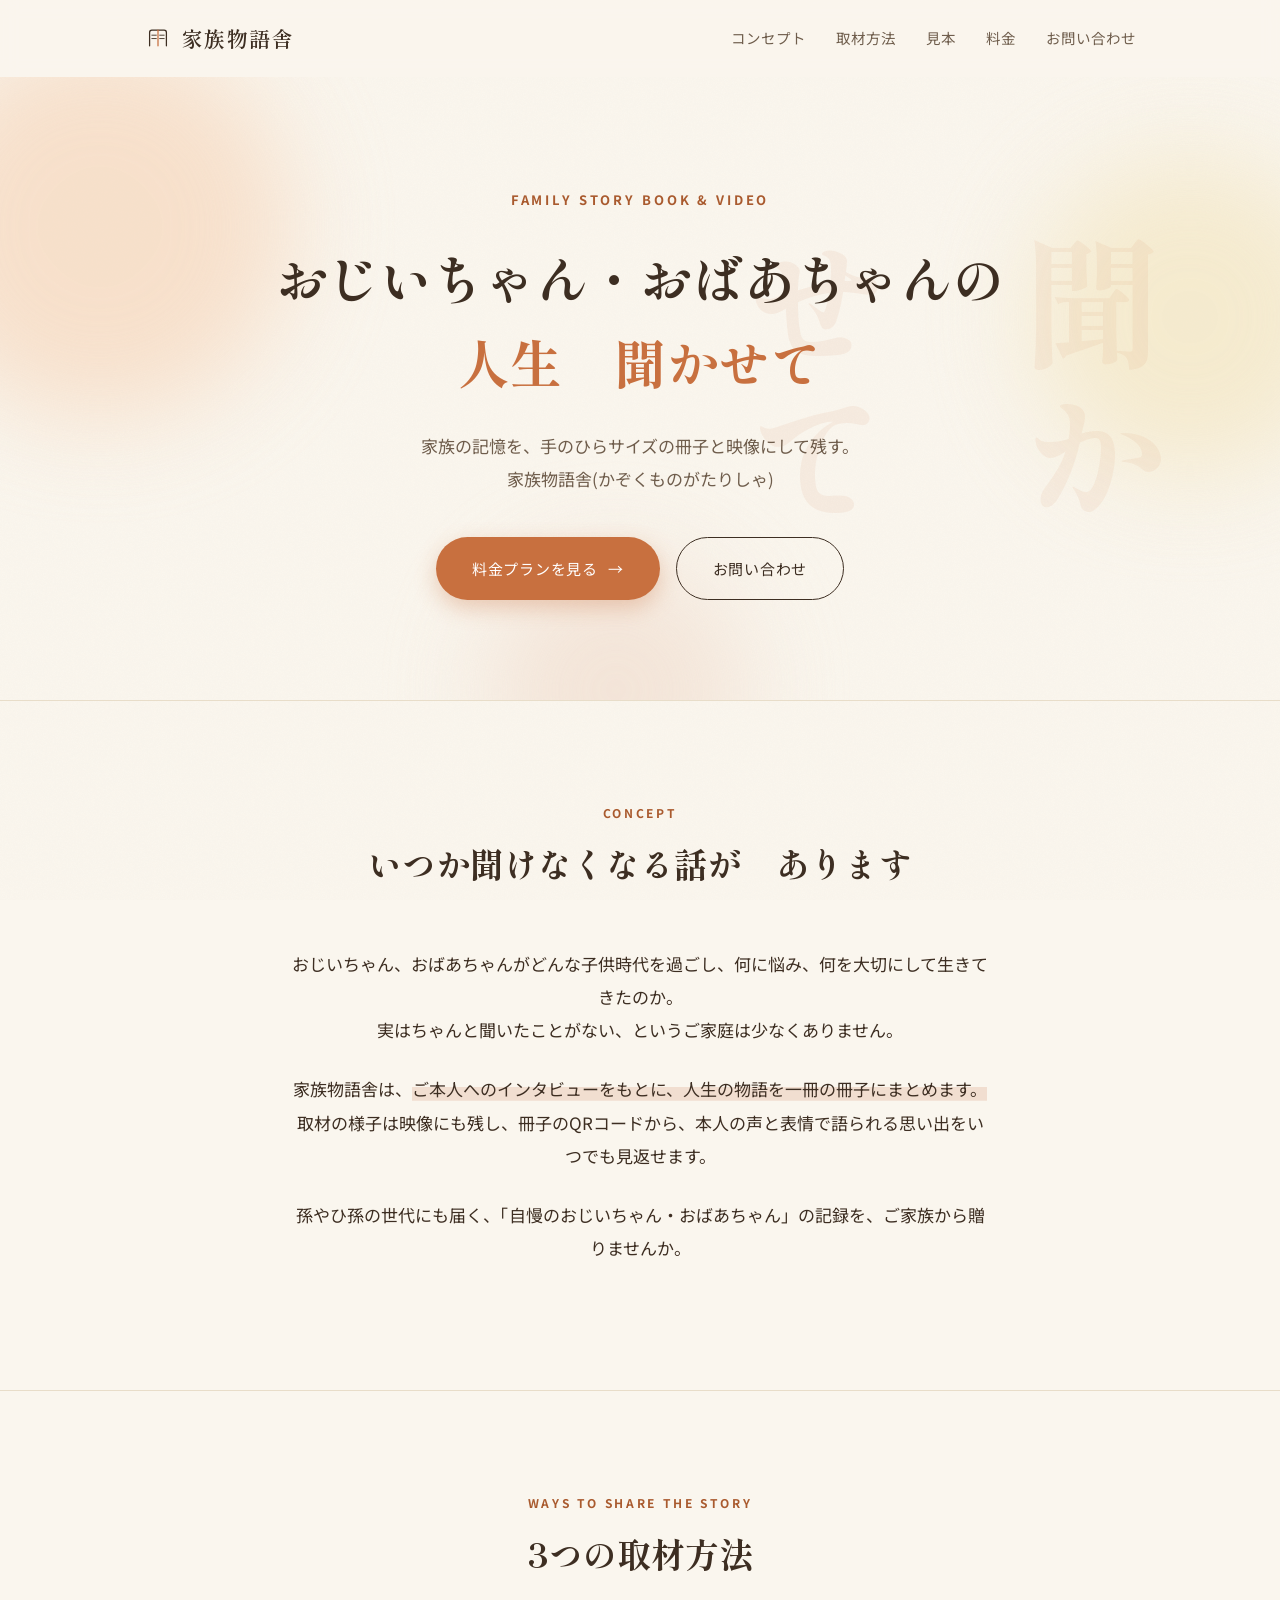
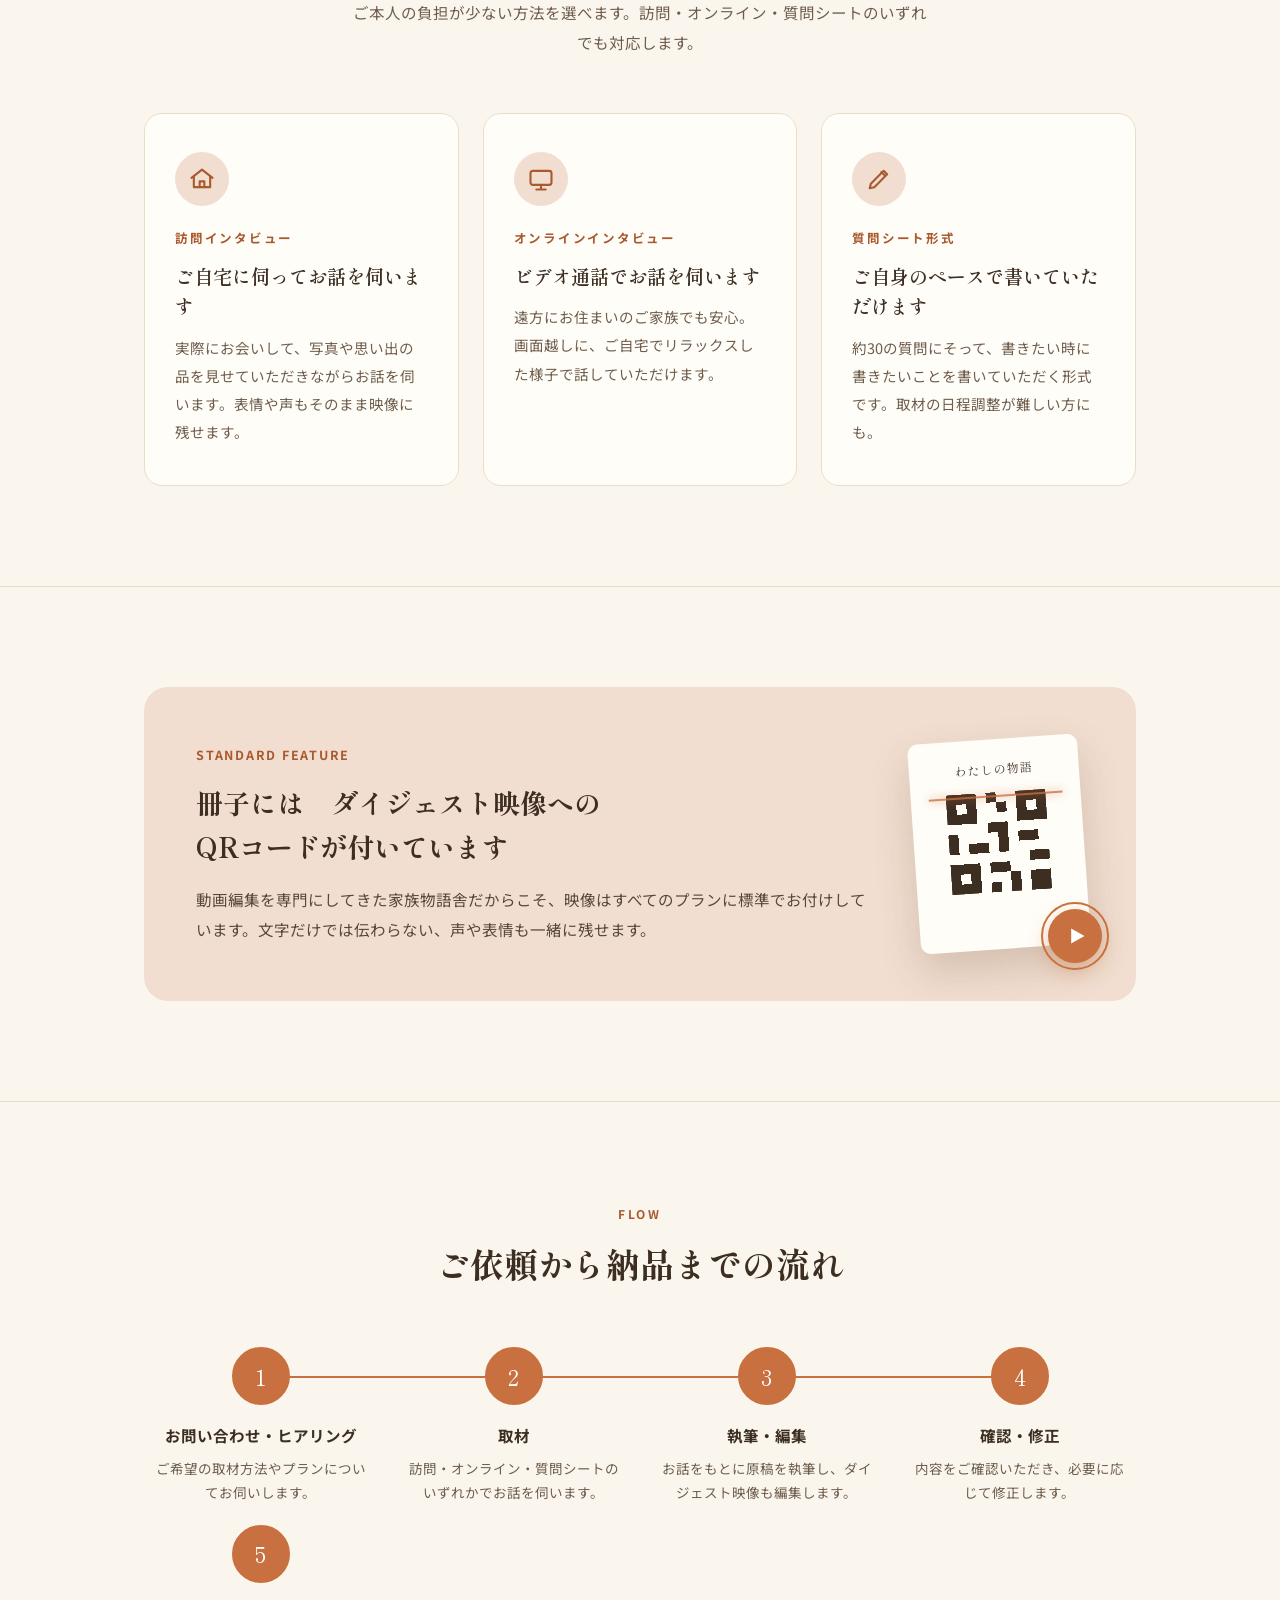
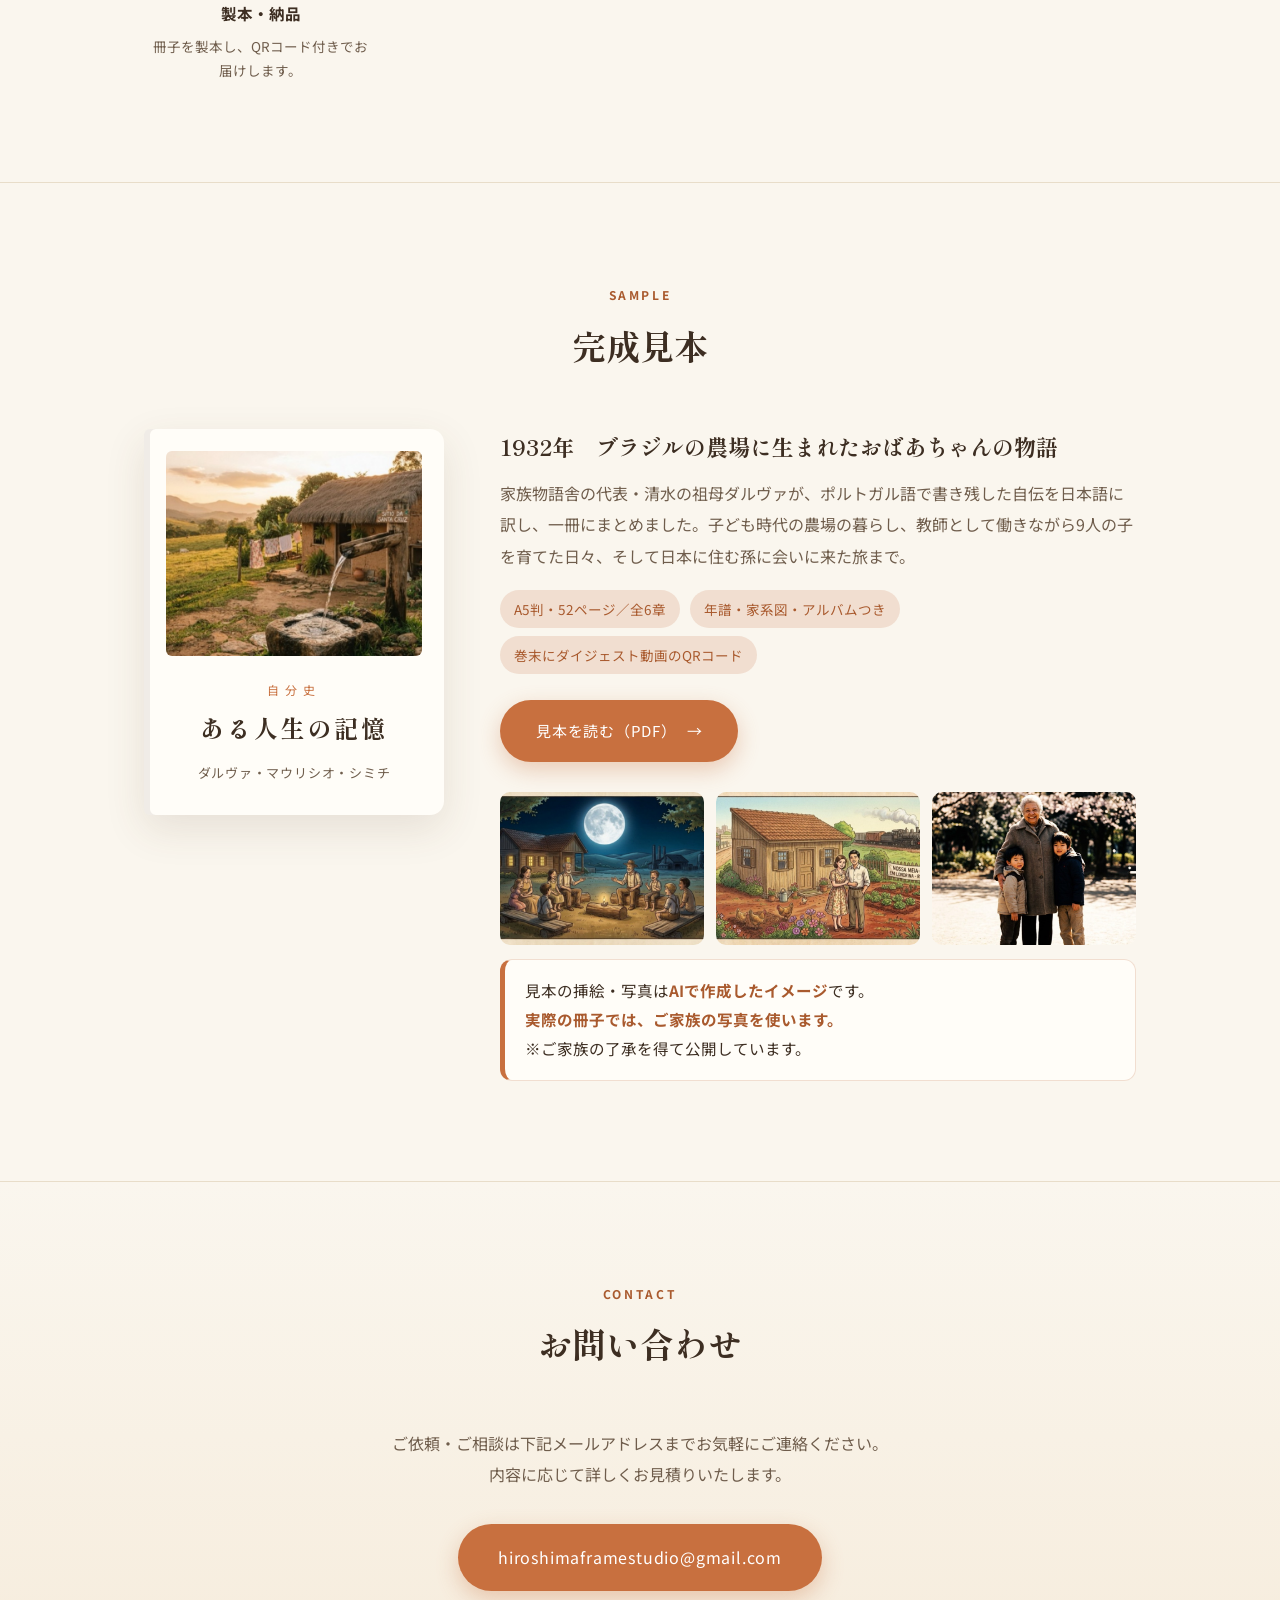
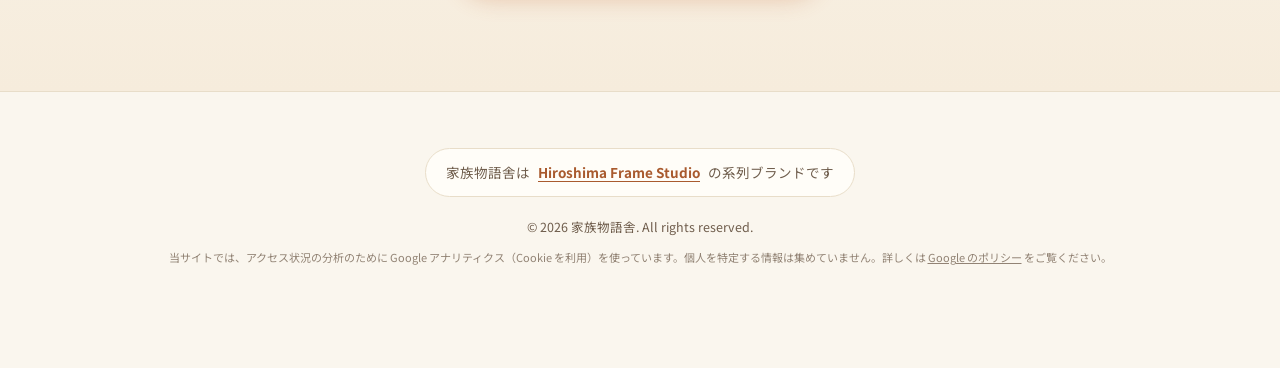
==== index.html @ a81a39fb "見本の注意書きを大きく見やすく" ====
<!DOCTYPE html>
<html lang="ja">
<head>
<!-- Google tag (gtag.js) -->
<script async src="https://www.googletagmanager.com/gtag/js?id=G-B0Q6NJRH9Q"></script>
<script>
  window.dataLayer = window.dataLayer || [];
  function gtag(){dataLayer.push(arguments);}
  gtag('js', new Date());

  gtag('config', 'G-B0Q6NJRH9Q');
</script>
<meta charset="UTF-8">
<meta name="viewport" content="width=device-width, initial-scale=1.0">
<title>家族物語舎 | おじいちゃん・おばあちゃんの人生、聞かせて</title>
<meta name="description" content="おじいちゃん・おばあちゃんへのインタビューをもとに、人生の物語を手のひらサイズの冊子と映像にして残します。冊子のQRコードから、本人の声と表情で語られる思い出をいつでも見返せます。">
<meta property="og:title" content="家族物語舎 | おじいちゃん・おばあちゃんの人生、聞かせて">
<meta property="og:description" content="家族の記憶を、手のひらサイズの冊子と映像にして残す。">
<meta property="og:type" content="website">
<link rel="preconnect" href="https://fonts.googleapis.com">
<link rel="preconnect" href="https://fonts.gstatic.com" crossorigin>
<link href="https://fonts.googleapis.com/css2?family=Shippori+Mincho:wght@500;600;800&family=Noto+Sans+JP:wght@400;500;700&display=swap" rel="stylesheet">
<link rel="stylesheet" href="kazoku.css">
</head>
<body>
<div class="progress" id="progress"></div>

<header>
  <div class="wrap">
    <a class="logo" href="index.html">
      <svg class="logo-mark" viewBox="0 0 100 100" fill="none" aria-hidden="true">
        <g class="pg">
          <path d="M20 78 L20 30 Q20 22 28 22 L72 22 Q80 22 80 30 L80 78" stroke="#3d2e22" stroke-width="4.5" stroke-linecap="round" stroke-linejoin="round" fill="none"/>
          <path d="M50 22 L50 78" stroke="#c8703f" stroke-width="4.5" stroke-linecap="round"/>
          <path d="M28 40 L44 40 M28 52 L44 52 M56 40 L72 40 M56 52 L72 52" stroke="#3d2e22" stroke-width="3.2" stroke-linecap="round"/>
        </g>
      </svg>
      家族物語舎
    </a>
    <nav>
      <a href="#concept">コンセプト</a>
      <a href="#ways">取材方法</a>
      <a href="#sample">見本</a>
      <a href="price.html">料金</a>
      <a href="#contact">お問い合わせ</a>
    </nav>
  </div>
</header>

<main>
<section class="hero" style="border-top:none;">
  <span class="blob b1"></span><span class="blob b2"></span><span class="blob b3"></span>
  <div class="ghost-text" aria-hidden="true">聞かせて</div>
  <div class="wrap">
    <div class="eyebrow rise">FAMILY STORY BOOK &amp; VIDEO</div>
    <h1 class="rise" style="--d:.15s">おじいちゃん・おばあちゃんの<br><span class="em">人生　聞かせて</span></h1>
    <p class="lead rise" style="--d:.35s">家族の記憶を、手のひらサイズの冊子と映像にして残す。<br>家族物語舎(かぞくものがたりしゃ)</p>
    <div class="hero-cta rise" style="--d:.55s">
      <a href="price.html" class="btn primary">料金プランを見る <span class="arr">→</span></a>
      <a href="#contact" class="btn ghost">お問い合わせ</a>
    </div>
  </div>
</section>

<section id="concept">
  <div class="wrap">
    <div class="section-head reveal">
      <div class="num">CONCEPT</div>
      <h2>いつか聞けなくなる話が　あります</h2>
    </div>
    <div class="concept-body reveal">
      <p>おじいちゃん、おばあちゃんがどんな子供時代を過ごし、何に悩み、何を大切にして生きてきたのか。<br>
      実はちゃんと聞いたことがない、というご家庭は少なくありません。</p>
      <p>家族物語舎は、<span class="highlight">ご本人へのインタビューをもとに、人生の物語を一冊の冊子にまとめます。</span><br>
      取材の様子は映像にも残し、冊子のQRコードから、本人の声と表情で語られる思い出をいつでも見返せます。</p>
      <p>孫やひ孫の世代にも届く、「自慢のおじいちゃん・おばあちゃん」の記録を、ご家族から贈りませんか。</p>
    </div>
  </div>
</section>

<section id="ways">
  <div class="wrap">
    <div class="section-head reveal">
      <div class="num">WAYS TO SHARE THE STORY</div>
      <h2>3つの取材方法</h2>
      <p>ご本人の負担が少ない方法を選べます。訪問・オンライン・質問シートのいずれでも対応します。</p>
    </div>
    <div class="ways">
      <div class="way-card reveal">
        <div class="way-icon"><svg viewBox="0 0 24 24"><path d="M3 11l9-7 9 7"/><path d="M5 10v9h14v-9"/><path d="M10 19v-5h4v5"/></svg></div>
        <div class="tag">訪問インタビュー</div>
        <h3>ご自宅に伺ってお話を伺います</h3>
        <p>実際にお会いして、写真や思い出の品を見せていただきながらお話を伺います。表情や声もそのまま映像に残せます。</p>
      </div>
      <div class="way-card reveal" style="--d:.12s">
        <div class="way-icon"><svg viewBox="0 0 24 24"><rect x="3" y="5" width="18" height="12" rx="2"/><path d="M8 21h8M12 17v4"/></svg></div>
        <div class="tag">オンラインインタビュー</div>
        <h3>ビデオ通話でお話を伺います</h3>
        <p>遠方にお住まいのご家族でも安心。画面越しに、ご自宅でリラックスした様子で話していただけます。</p>
      </div>
      <div class="way-card reveal" style="--d:.24s">
        <div class="way-icon"><svg viewBox="0 0 24 24"><path d="M4 20l4-1 11-11-3-3L5 16l-1 4z"/><path d="M14 6l3 3"/></svg></div>
        <div class="tag">質問シート形式</div>
        <h3>ご自身のペースで書いていただけます</h3>
        <p>約30の質問にそって、書きたい時に書きたいことを書いていただく形式です。取材の日程調整が難しい方にも。</p>
      </div>
    </div>
  </div>
</section>

<section>
  <div class="wrap">
    <div class="feature-strip reveal">
      <div>
        <div class="tag">STANDARD FEATURE</div>
        <h3>冊子には　ダイジェスト映像への<br>QRコードが付いています</h3>
        <p>動画編集を専門にしてきた家族物語舎だからこそ、映像はすべてのプランに標準でお付けしています。文字だけでは伝わらない、声や表情も一緒に残せます。</p>
      </div>
      <div class="qr-demo" aria-hidden="true">
        <div class="qr-book">
          <div class="ttl">わたしの物語</div>
          <svg viewBox="0 0 10 10" shape-rendering="crispEdges">
            <g fill="#3d2e22">
              <rect x="0" y="0" width="3" height="3"/><rect x="7" y="0" width="3" height="3"/><rect x="0" y="7" width="3" height="3"/>
              <rect x="4" y="0" width="1" height="1"/><rect x="5" y="1" width="1" height="1"/><rect x="4" y="3" width="2" height="1"/>
              <rect x="0" y="4" width="1" height="2"/><rect x="2" y="5" width="2" height="1"/><rect x="5" y="4" width="1" height="2"/>
              <rect x="7" y="4" width="2" height="1"/><rect x="8" y="6" width="2" height="1"/><rect x="4" y="7" width="2" height="1"/>
              <rect x="6" y="8" width="1" height="2"/><rect x="8" y="8" width="2" height="2"/><rect x="4" y="9" width="1" height="1"/>
            </g>
            <g fill="#fffdf8"><rect x="1" y="1" width="1" height="1"/><rect x="8" y="1" width="1" height="1"/><rect x="1" y="8" width="1" height="1"/></g>
          </svg>
          <span class="scan"></span>
        </div>
        <div class="qr-play"><svg viewBox="0 0 24 24"><polygon points="5,3 21,12 5,21"/></svg></div>
      </div>
    </div>
  </div>
</section>

<section>
  <div class="wrap">
    <div class="section-head reveal">
      <div class="num">FLOW</div>
      <h2>ご依頼から納品までの流れ</h2>
    </div>
    <div class="steps">
      <i class="line"></i>
      <div class="step"><div class="stepnum" style="--d:.2s">1</div>
        <h4>お問い合わせ・ヒアリング</h4><p>ご希望の取材方法やプランについてお伺いします。</p></div>
      <div class="step"><div class="stepnum" style="--d:.6s">2</div>
        <h4>取材</h4><p>訪問・オンライン・質問シートのいずれかでお話を伺います。</p></div>
      <div class="step"><div class="stepnum" style="--d:1s">3</div>
        <h4>執筆・編集</h4><p>お話をもとに原稿を執筆し、ダイジェスト映像も編集します。</p></div>
      <div class="step"><div class="stepnum" style="--d:1.4s">4</div>
        <h4>確認・修正</h4><p>内容をご確認いただき、必要に応じて修正します。</p></div>
      <div class="step"><div class="stepnum" style="--d:1.8s">5</div>
        <h4>製本・納品</h4><p>冊子を製本し、QRコード付きでお届けします。</p></div>
    </div>
  </div>
</section>

<section id="sample">
  <div class="wrap">
    <div class="section-head reveal">
      <div class="num">SAMPLE</div>
      <h2>完成見本</h2>
    </div>
    <div class="sample reveal">
      <a class="sample-book" href="sample-dalva-jibunshi.pdf" target="_blank" rel="noopener" aria-label="完成見本のPDFを開く">
        <img src="sample-cover.jpg" alt="ブラジル・ミナスの農場の家" width="900" height="720">
        <span class="sb-kicker">自分史</span>
        <span class="sb-title">ある人生の記憶</span>
        <span class="sb-name">ダルヴァ・マウリシオ・シミチ</span>
      </a>
      <div class="sample-body">
        <h3>1932年　ブラジルの農場に生まれたおばあちゃんの物語</h3>
        <p>家族物語舎の代表・清水の祖母ダルヴァが、ポルトガル語で書き残した自伝を日本語に訳し、一冊にまとめました。子ども時代の農場の暮らし、教師として働きながら9人の子を育てた日々、そして日本に住む孫に会いに来た旅まで。</p>
        <ul class="sample-points">
          <li>A5判・52ページ／全6章</li>
          <li>年譜・家系図・アルバムつき</li>
          <li>巻末にダイジェスト動画のQRコード</li>
        </ul>
        <a href="sample-dalva-jibunshi.pdf" class="btn primary" target="_blank" rel="noopener">見本を読む（PDF）<span class="arr">→</span></a>
        <div class="sample-thumbs">
          <img src="sample-p1.jpg" alt="月明かりの下で語らう家族のイラスト" loading="lazy">
          <img src="sample-p2.jpg" alt="新婚の家のイラスト" loading="lazy">
          <img src="sample-p3.jpg" alt="日本で孫と過ごすイメージ写真" loading="lazy">
        </div>
        <p class="sample-note">見本の挿絵・写真は<strong>AIで作成したイメージ</strong>です。<br><strong>実際の冊子では、ご家族の写真を使います。</strong><br>※ご家族の了承を得て公開しています。</p>
      </div>
    </div>
  </div>
</section>

<section id="contact" class="contact">
  <div class="wrap">
    <div class="section-head reveal">
      <div class="num">CONTACT</div>
      <h2>お問い合わせ</h2>
    </div>
    <p class="reveal">ご依頼・ご相談は下記メールアドレスまでお気軽にご連絡ください。内容に応じて詳しくお見積りいたします。</p>
    <a href="mailto:hiroshimaframestudio@gmail.com?subject=家族物語舎へのお問い合わせ" class="btn primary reveal">hiroshimaframestudio@gmail.com</a>
  </div>
</section>
</main>

<footer>
  <div class="wrap">
    <div class="sister">
      家族物語舎は <a href="https://hiroshimaframestudio.com" target="_blank" rel="noopener">Hiroshima Frame Studio</a> の系列ブランドです
    </div>
    <div class="copyright">&copy; 2026 家族物語舎. All rights reserved.</div>
    <div class="copyright" style="margin-top:8px;font-size:11px;opacity:.75;">当サイトでは、アクセス状況の分析のために Google アナリティクス（Cookie を利用）を使っています。個人を特定する情報は集めていません。詳しくは <a href="https://policies.google.com/technologies/partner-sites?hl=ja" target="_blank" rel="noopener" style="text-decoration:underline;">Google のポリシー</a> をご覧ください。</div>
  </div>
</footer>

<div class="sticky-cta" id="stickyCta"><a class="btn primary" href="#contact">お問い合わせ</a></div>
<script src="kazoku.js"></script>
</body>
</html>
---- kazoku.css ----
:root{
  --bg:#faf6ee;
  --bg-card:#fffdf8;
  --ink:#3d2e22;
  --sub:#6f5d4c;
  --accent:#c8703f;
  --accent-dark:#a95a2e;
  --accent-soft:#f1ded0;
  --line:#e8ddc9;
  --max:1040px;
  --ease:cubic-bezier(.22,1,.36,1);
  --shadow:0 14px 40px rgba(93,64,40,.12);
}
*{box-sizing:border-box;}
html{scroll-behavior:smooth;scroll-padding-top:84px;}
body{
  margin:0;font-family:"Noto Sans JP","Hiragino Kaku Gothic ProN",sans-serif;
  color:var(--ink);background:var(--bg);line-height:1.95;font-size:16px;
  -webkit-font-smoothing:antialiased;overflow-x:hidden;
}
a{color:inherit;text-decoration:none;}
::selection{background:var(--accent-soft);}
.wrap{max-width:var(--max);margin:0 auto;padding:0 24px;}
h1,h2,h3{font-family:"Shippori Mincho",serif;}
:focus-visible{outline:3px solid var(--accent);outline-offset:3px;border-radius:6px;}

/* paper grain */
body::before{
  content:"";position:fixed;inset:0;z-index:0;pointer-events:none;opacity:.5;
  background-image:url("data:image/svg+xml;utf8,<svg xmlns='http://www.w3.org/2000/svg' width='160' height='160'><filter id='n'><feTurbulence type='fractalNoise' baseFrequency='.8' numOctaves='2' stitchTiles='stitch'/><feColorMatrix values='0 0 0 0 .55  0 0 0 0 .42  0 0 0 0 .3  0 0 0 .06 0'/></filter><rect width='100%' height='100%' filter='url(%23n)'/></svg>");
}
main,header,footer,section{position:relative;z-index:1;}

.progress{position:fixed;top:0;left:0;height:3px;width:100%;background:var(--accent);transform-origin:0 50%;transform:scaleX(0);z-index:120;}

/* header */
header{position:sticky;top:0;z-index:50;background:rgba(250,246,238,.9);backdrop-filter:blur(8px);-webkit-backdrop-filter:blur(8px);border-bottom:1px solid transparent;transition:border-color .3s,box-shadow .3s;}
header.scrolled{border-color:var(--line);box-shadow:0 6px 24px rgba(93,64,40,.06);}
header .wrap{display:flex;align-items:center;justify-content:space-between;height:76px;}
.logo{font-family:"Shippori Mincho",serif;font-size:21px;font-weight:600;letter-spacing:.06em;display:flex;align-items:center;gap:10px;}
.logo-mark{width:28px;height:28px;flex-shrink:0;}
.logo-mark .pg{transition:transform .8s var(--ease);transform-origin:50% 50%;}
.logo:hover .logo-mark .pg{transform:scaleX(.9);}
nav{display:flex;gap:30px;font-size:14.5px;}
nav a{position:relative;color:var(--sub);padding:6px 0;transition:color .2s;}
nav a::after{content:"";position:absolute;left:0;right:0;bottom:0;height:2px;border-radius:2px;background:var(--accent);transform:scaleX(0);transition:transform .35s var(--ease);}
nav a:hover,nav a.active{color:var(--ink);}
nav a:hover::after,nav a.active::after{transform:scaleX(1);}
@media (max-width:640px){nav{gap:14px;}nav a{font-size:12.5px;}.logo{font-size:18px;}}

/* buttons */
.btn{display:inline-flex;align-items:center;gap:10px;padding:16px 36px;font-size:15px;letter-spacing:.05em;border-radius:100px;transition:transform .35s var(--ease),background .25s,box-shadow .35s,color .25s;}
.btn.primary{background:var(--accent);color:#fff;box-shadow:0 8px 22px rgba(200,112,63,.32);}
.btn.primary:hover{background:var(--accent-dark);transform:translateY(-3px);box-shadow:0 14px 30px rgba(200,112,63,.4);}
.btn.ghost{border:1.5px solid var(--ink);color:var(--ink);}
.btn.ghost:hover{background:var(--ink);color:#fff;transform:translateY(-3px);}
.btn .arr{transition:transform .35s var(--ease);}
.btn:hover .arr{transform:translateX(5px);}

/* hero */
.hero{position:relative;padding:110px 0 100px;text-align:center;overflow:hidden;}
.blob{position:absolute;border-radius:50%;filter:blur(50px);pointer-events:none;opacity:.7;animation:float 14s ease-in-out infinite;}
.blob.b1{width:380px;height:380px;background:#f6d7bd;left:-90px;top:-40px;}
.blob.b2{width:320px;height:320px;background:#f3e6c2;right:-70px;top:80px;animation-delay:-5s;}
.blob.b3{width:260px;height:260px;background:#f1ded0;left:38%;bottom:-120px;animation-delay:-9s;}
@keyframes float{50%{transform:translate(28px,-22px) scale(1.08);}}
.ghost-text{position:absolute;right:4%;top:50%;transform:translateY(-50%);writing-mode:vertical-rl;font-family:"Shippori Mincho",serif;font-size:clamp(70px,11vw,150px);font-weight:800;color:rgba(200,112,63,.08);letter-spacing:.1em;pointer-events:none;user-select:none;}
@media (max-width:760px){.ghost-text{display:none;}}
.hero .wrap{position:relative;}
.eyebrow{font-size:13px;letter-spacing:.22em;color:var(--accent-dark);font-weight:700;margin-bottom:24px;}
.hero h1{font-size:clamp(30px,5.4vw,52px);font-weight:700;margin:0 0 26px;line-height:1.6;}
.hero h1 .em{color:var(--accent);}
.hero p.lead{color:var(--sub);font-size:17px;max-width:540px;margin:0 auto;}
.hero-cta{margin-top:42px;display:inline-flex;gap:16px;flex-wrap:wrap;justify-content:center;}
.rise{opacity:0;transform:translateY(22px);filter:blur(6px);}
.loaded .rise{opacity:1;transform:none;filter:none;transition:opacity 1.2s var(--ease),transform 1.2s var(--ease),filter 1.2s var(--ease);transition-delay:var(--d,0s);}

/* sections */
section{padding:100px 0;border-top:1px solid var(--line);}
.section-head{text-align:center;margin-bottom:56px;}
.section-head .num{font-size:12px;color:var(--accent-dark);letter-spacing:.22em;font-weight:700;margin-bottom:12px;}
.section-head h2{font-size:clamp(25px,4vw,34px);margin:0;line-height:1.6;}
.section-head p{color:var(--sub);max-width:580px;margin:16px auto 0;font-size:15.5px;}
.reveal{opacity:0;transform:translateY(34px);transition:opacity 1s var(--ease),transform 1s var(--ease);transition-delay:var(--d,0s);}
.reveal.in{opacity:1;transform:none;}

/* concept */
.concept-body{max-width:700px;margin:0 auto;text-align:center;font-size:17px;}
.concept-body p{margin:0 0 26px;}
.highlight{background:linear-gradient(var(--accent-soft),var(--accent-soft)) no-repeat 0 90%/0% 55%;transition:background-size 1.4s var(--ease) .5s;}
.in .highlight,.highlight.in{background-size:100% 55%;}

/* ways */
.ways{display:grid;grid-template-columns:repeat(auto-fit,minmax(250px,1fr));gap:24px;}
.way-card{background:var(--bg-card);border:1px solid var(--line);border-radius:18px;padding:38px 30px;transition:transform .5s var(--ease),box-shadow .5s var(--ease),border-color .3s;}
.way-card:hover{transform:translateY(-8px);box-shadow:var(--shadow);border-color:#dcc8ac;}
.way-icon{width:54px;height:54px;border-radius:50%;background:var(--accent-soft);display:flex;align-items:center;justify-content:center;margin-bottom:20px;transition:transform .5s var(--ease),background .3s;}
.way-icon svg{width:28px;height:28px;stroke:var(--accent-dark);fill:none;stroke-width:1.8;stroke-linecap:round;stroke-linejoin:round;}
.way-card:hover .way-icon{transform:rotate(-8deg) scale(1.08);background:#ecd0ba;}
.way-card .tag{font-size:12.5px;letter-spacing:.14em;color:var(--accent-dark);font-weight:700;margin-bottom:10px;}
.way-card h3{font-size:19px;margin:0 0 12px;font-weight:600;line-height:1.6;}
.way-card p{color:var(--sub);font-size:14.5px;margin:0;}

/* feature strip */
.feature-strip{display:grid;grid-template-columns:1fr auto;gap:48px;align-items:center;background:var(--accent-soft);border-radius:24px;padding:52px 52px;overflow:hidden;position:relative;}
.feature-strip .tag{font-size:12.5px;letter-spacing:.14em;color:var(--accent-dark);font-weight:700;margin-bottom:14px;}
.feature-strip h3{font-size:clamp(20px,3vw,27px);margin:0 0 16px;line-height:1.6;}
.feature-strip p{margin:0;font-size:15.5px;opacity:.85;}
.qr-demo{position:relative;width:170px;height:210px;flex-shrink:0;}
.qr-book{position:absolute;inset:0;background:#fffdf8;border-radius:10px;box-shadow:0 18px 40px rgba(93,64,40,.2);transform:rotate(-4deg);transition:transform .6s var(--ease);padding:18px;display:flex;flex-direction:column;align-items:center;gap:12px;}
.feature-strip:hover .qr-book{transform:rotate(0) translateY(-6px);}
.qr-book .ttl{font-family:"Shippori Mincho",serif;font-size:12px;color:var(--ink);letter-spacing:.1em;}
.qr-book svg{width:100px;height:100px;}
.qr-book .scan{position:absolute;left:18px;right:18px;height:2px;background:var(--accent);box-shadow:0 0 10px var(--accent);top:56px;animation:scan 2.8s ease-in-out infinite;opacity:.8;}
@keyframes scan{0%,100%{transform:translateY(0)}50%{transform:translateY(100px)}}
.qr-play{position:absolute;right:-18px;bottom:-14px;width:54px;height:54px;border-radius:50%;background:var(--accent);display:flex;align-items:center;justify-content:center;box-shadow:0 8px 20px rgba(200,112,63,.4);}
.qr-play::after{content:"";position:absolute;inset:-7px;border-radius:50%;border:2px solid var(--accent);animation:ping 2s ease-out infinite;}
@keyframes ping{from{transform:scale(.85);opacity:.8}to{transform:scale(1.4);opacity:0}}
.qr-play svg{width:20px;height:20px;fill:#fff;margin-left:3px;}
@media (max-width:760px){.feature-strip{grid-template-columns:1fr;text-align:center;padding:40px 26px;}.qr-demo{margin:8px auto 0;}}

/* flow */
.steps{position:relative;display:grid;grid-template-columns:repeat(auto-fit,minmax(190px,1fr));gap:20px;}
.steps::before{content:"";position:absolute;left:10%;right:10%;top:29px;height:2px;background:var(--line);}
.steps .line{position:absolute;left:10%;top:29px;height:2px;width:0;background:var(--accent);transition:width 2.2s var(--ease);}
.steps.in .line{width:80%;}
.step{position:relative;text-align:center;padding:0 8px;}
.stepnum{width:58px;height:58px;margin:0 auto 18px;border-radius:50%;background:var(--bg);border:2px solid var(--line);display:flex;align-items:center;justify-content:center;font-family:"Shippori Mincho",serif;font-size:22px;color:var(--accent-dark);transition:all .6s var(--ease);transition-delay:var(--d,0s);position:relative;}
.steps.in .stepnum{border-color:var(--accent);background:var(--accent);color:#fff;}
.step h4{font-size:15.5px;margin:0 0 8px;font-weight:700;line-height:1.6;}
.step p{font-size:13.5px;color:var(--sub);margin:0;line-height:1.8;}
@media (max-width:760px){
  .steps{grid-template-columns:1fr;gap:26px;}
  .steps::before,.steps .line{display:none;}
  .step{display:grid;grid-template-columns:58px 1fr;gap:0 18px;text-align:left;align-items:start;}
  .stepnum{margin:0;grid-row:span 2;}
}

.sample-notice{background:var(--bg-card);border:1.5px dashed #d6c3a6;border-radius:18px;padding:38px;text-align:center;color:var(--sub);font-size:15px;}

/* contact */
.contact{text-align:center;background:linear-gradient(var(--bg),#f6ecdc);}
.contact p{color:var(--sub);max-width:500px;margin:0 auto 34px;}
.contact .btn{font-size:16px;padding:18px 40px;word-break:break-all;}

footer{padding:56px 0 100px;border-top:1px solid var(--line);text-align:center;}
footer .sister{font-size:13.5px;color:var(--sub);margin-bottom:18px;display:inline-flex;align-items:center;gap:8px;background:var(--bg-card);border:1px solid var(--line);padding:10px 20px;border-radius:100px;flex-wrap:wrap;justify-content:center;}
footer .sister a{color:var(--accent-dark);font-weight:700;text-decoration:underline;text-underline-offset:3px;}
footer .copyright{font-size:12.5px;color:var(--sub);}

/* mobile sticky CTA */
.sticky-cta{position:fixed;left:16px;right:16px;bottom:14px;z-index:80;display:none;justify-content:center;transform:translateY(140%);transition:transform .6s var(--ease);}
.sticky-cta.show{transform:none;}
.sticky-cta a{width:100%;justify-content:center;box-shadow:0 12px 30px rgba(93,64,40,.3);}
@media (max-width:760px){.sticky-cta{display:flex;}}

/* price page */
.page-hero{position:relative;padding:90px 0 60px;text-align:center;overflow:hidden;}
.page-hero .wrap{position:relative;}
.page-hero h1{font-size:clamp(30px,5vw,46px);margin:0 0 20px;font-weight:700;}
.page-hero p{color:var(--sub);max-width:560px;margin:0 auto;font-size:16px;}
.plans{display:grid;grid-template-columns:repeat(auto-fit,minmax(270px,1fr));gap:26px;align-items:stretch;}
.plan-card{position:relative;background:var(--bg-card);border:1px solid var(--line);border-radius:22px;padding:40px 32px;display:flex;flex-direction:column;transition:transform .5s var(--ease),box-shadow .5s var(--ease);}
.plan-card:hover{transform:translateY(-8px);box-shadow:var(--shadow);}
.plan-card.recommend{border:2px solid var(--accent);box-shadow:0 18px 44px rgba(200,112,63,.16);}
.badge{position:absolute;top:-14px;left:50%;transform:translateX(-50%);background:var(--accent);color:#fff;font-size:12.5px;font-weight:700;letter-spacing:.14em;padding:5px 18px;border-radius:100px;overflow:hidden;}
.badge::after{content:"";position:absolute;inset:0;background:linear-gradient(100deg,transparent 30%,rgba(255,255,255,.45) 50%,transparent 70%);transform:translateX(-120%);animation:shine 3.6s ease-in-out infinite;}
@keyframes shine{50%,100%{transform:translateX(120%);}}
.plan-name{font-family:"Shippori Mincho",serif;font-size:21px;font-weight:700;margin-bottom:6px;}
.plan-sub{font-size:13.5px;color:var(--sub);margin-bottom:22px;}
.plan-price{font-family:"Shippori Mincho",serif;font-size:40px;font-weight:800;color:var(--accent-dark);line-height:1.2;}
.plan-price span{font-size:16px;font-weight:600;margin-left:4px;}
.plan-note{font-size:13px;color:var(--sub);margin:6px 0 24px;padding-bottom:22px;border-bottom:1px dashed var(--line);}
.plan-card ul{list-style:none;margin:0;padding:0;font-size:14.5px;}
.plan-card li{position:relative;padding:5px 0 5px 28px;}
.plan-card li::before{content:"";position:absolute;left:2px;top:13px;width:14px;height:8px;border-left:2.5px solid var(--accent);border-bottom:2.5px solid var(--accent);transform:rotate(-45deg) scale(.9);}
.addons{display:grid;grid-template-columns:repeat(auto-fit,minmax(260px,1fr));gap:24px;}
.addon{background:var(--bg-card);border:1px solid var(--line);border-radius:18px;padding:30px 30px;transition:transform .4s var(--ease),box-shadow .4s var(--ease);}
.addon:hover{transform:translateY(-5px);box-shadow:var(--shadow);}
.addon-label{font-size:13px;letter-spacing:.14em;color:var(--accent-dark);font-weight:700;margin-bottom:6px;}
.addon-price{font-family:"Shippori Mincho",serif;font-size:26px;font-weight:700;margin-bottom:8px;}
.addon-desc{font-size:14px;color:var(--sub);}
.standard-note{margin-top:24px;background:var(--accent-soft);border-radius:14px;padding:20px 26px;text-align:center;font-size:15px;}
.note-block{color:var(--sub);font-size:13.5px;margin:20px 0 0;text-align:center;}

@media (prefers-reduced-motion:reduce){
  *,*::before,*::after{animation:none!important;transition:none!important;}
  .rise,.reveal{opacity:1!important;transform:none!important;filter:none!important;}
  .highlight{background-size:100% 55%!important;}
  .steps .line{width:80%!important;}
  .stepnum{border-color:var(--accent)!important;background:var(--accent)!important;color:#fff!important;}
  html{scroll-behavior:auto;}
}

/* sample */
.sample{display:grid;grid-template-columns:300px 1fr;gap:56px;align-items:start;}
.sample-book{display:flex;flex-direction:column;align-items:center;text-align:center;background:var(--bg-card);border-radius:6px 14px 14px 6px;padding:22px 22px 30px;box-shadow:var(--shadow),inset 6px 0 0 rgba(61,46,34,.08);transition:transform .45s var(--ease),box-shadow .45s;}
.sample-book:hover{transform:translateY(-6px) rotate(-1deg);box-shadow:0 22px 50px rgba(93,64,40,.2),inset 6px 0 0 rgba(61,46,34,.08);}
.sample-book img{width:100%;height:auto;aspect-ratio:5/4;object-fit:cover;border-radius:6px;margin-bottom:22px;}
.sb-kicker{color:var(--accent);font-size:12px;letter-spacing:.5em;}
.sb-title{font-family:"Shippori Mincho",serif;font-weight:800;font-size:24px;letter-spacing:.12em;margin:4px 0 8px;}
.sb-name{font-size:13px;color:var(--sub);letter-spacing:.06em;}
.sample-body h3{font-size:22px;line-height:1.6;margin:0 0 14px;}
.sample-body p{color:var(--sub);margin:0 0 18px;}
.sample-points{list-style:none;padding:0;margin:0 0 26px;display:flex;flex-wrap:wrap;gap:8px 10px;}
.sample-points li{background:var(--accent-soft);color:var(--accent-dark);font-size:13.5px;padding:6px 14px;border-radius:100px;}
.sample-thumbs{display:grid;grid-template-columns:repeat(3,1fr);gap:12px;margin:30px 0 14px;}
.sample-thumbs img{width:100%;aspect-ratio:4/3;object-fit:cover;border-radius:10px;}
.sample-note{font-size:15.5px !important;line-height:1.9;color:var(--ink) !important;margin:6px 0 0 !important;background:var(--bg-card);border:1.5px solid var(--accent-soft);border-left:5px solid var(--accent);border-radius:12px;padding:16px 20px;}
.sample-note strong{color:var(--accent-dark);}
@media (max-width:760px){.sample{grid-template-columns:1fr;gap:36px;}.sample-book{max-width:300px;margin:0 auto;}.sample-body h3{font-size:19px;}}
nav a,.logo{white-space:nowrap;}
@media (max-width:640px){nav a[href="#concept"],nav a[href="#ways"]{display:none;}}
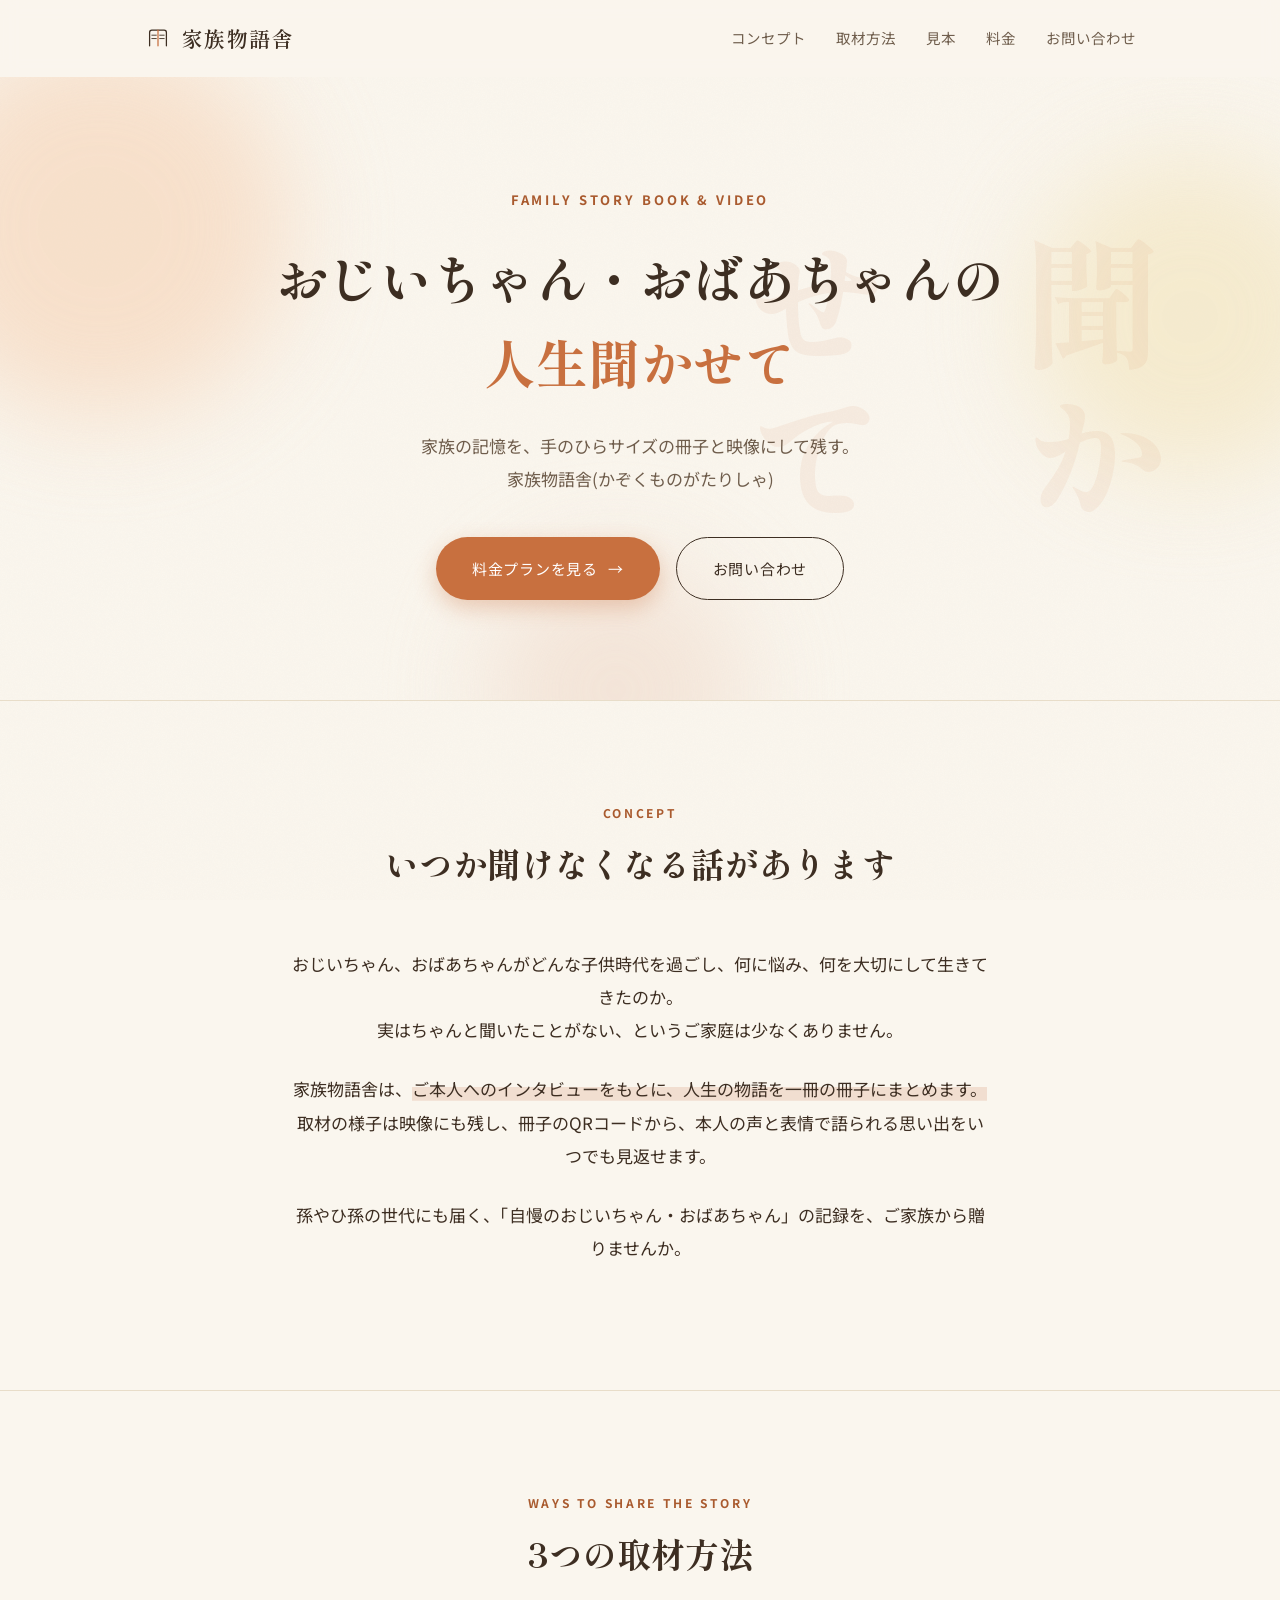
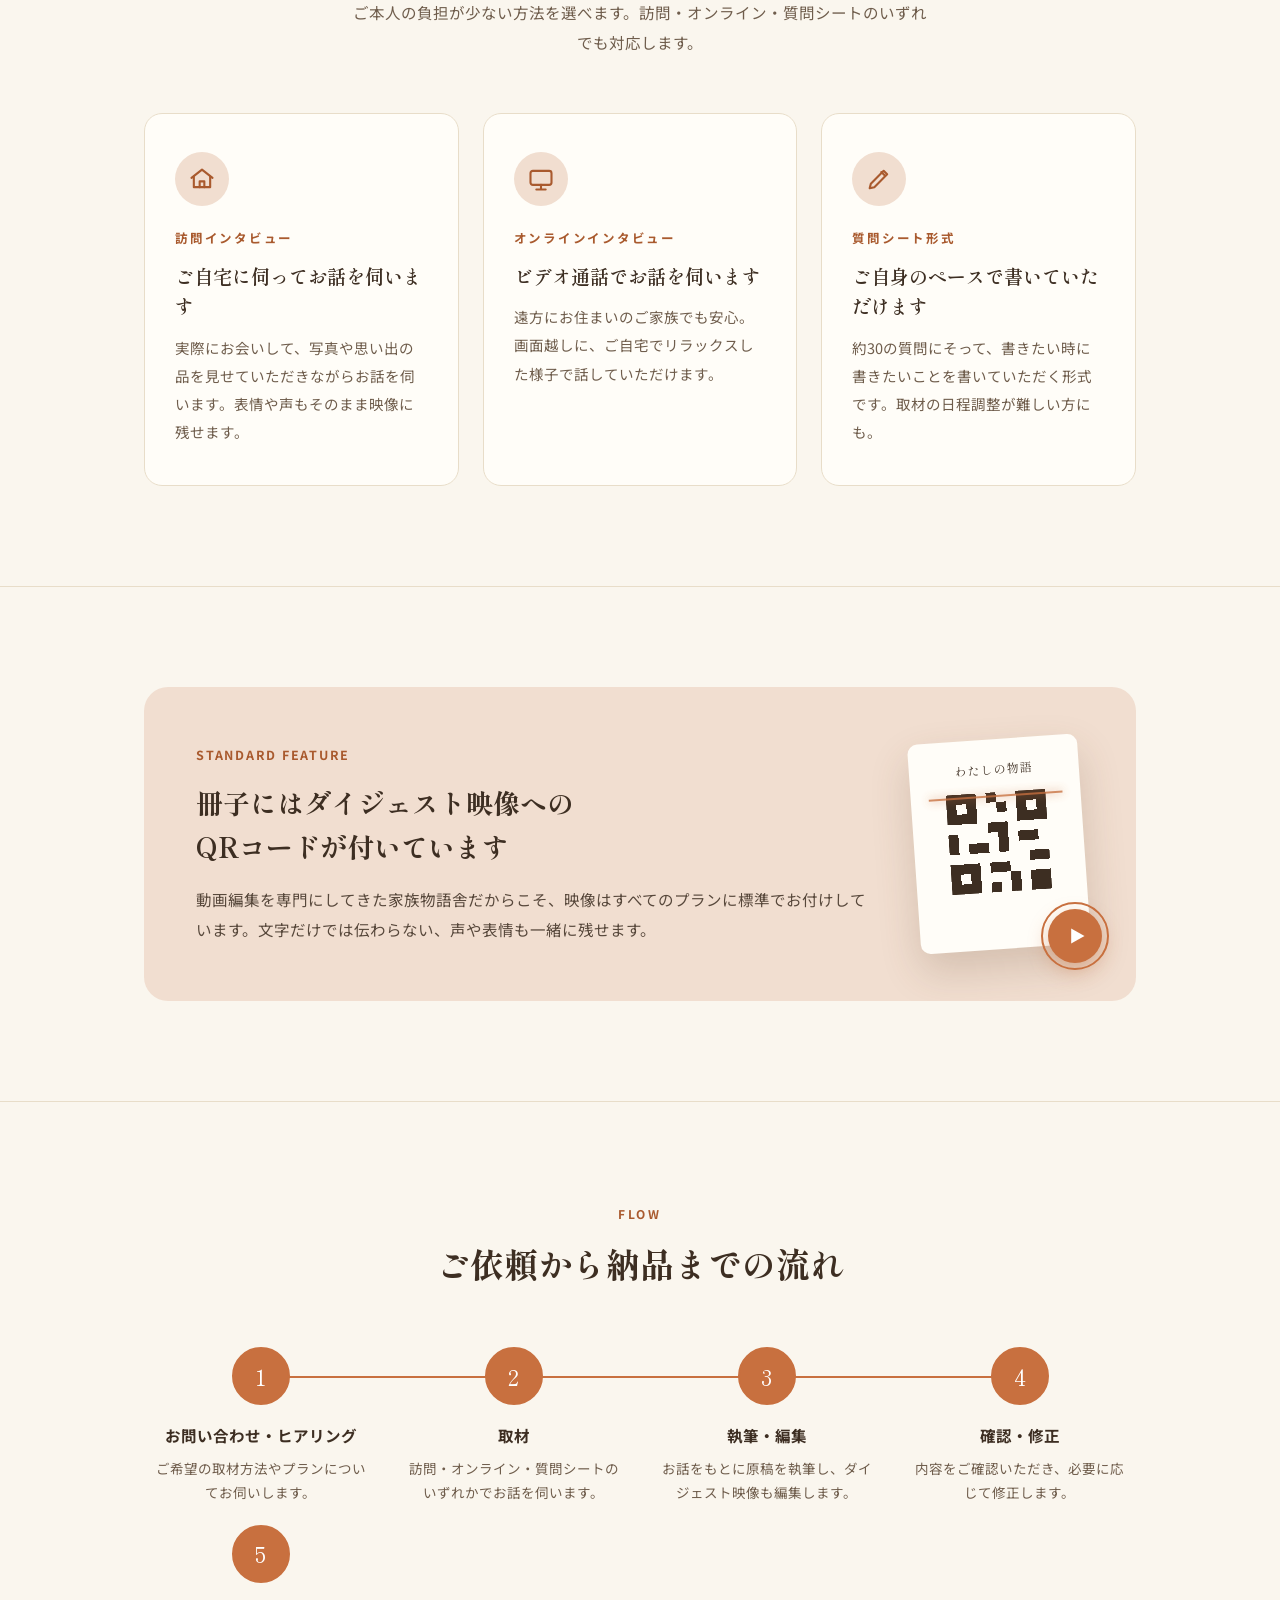
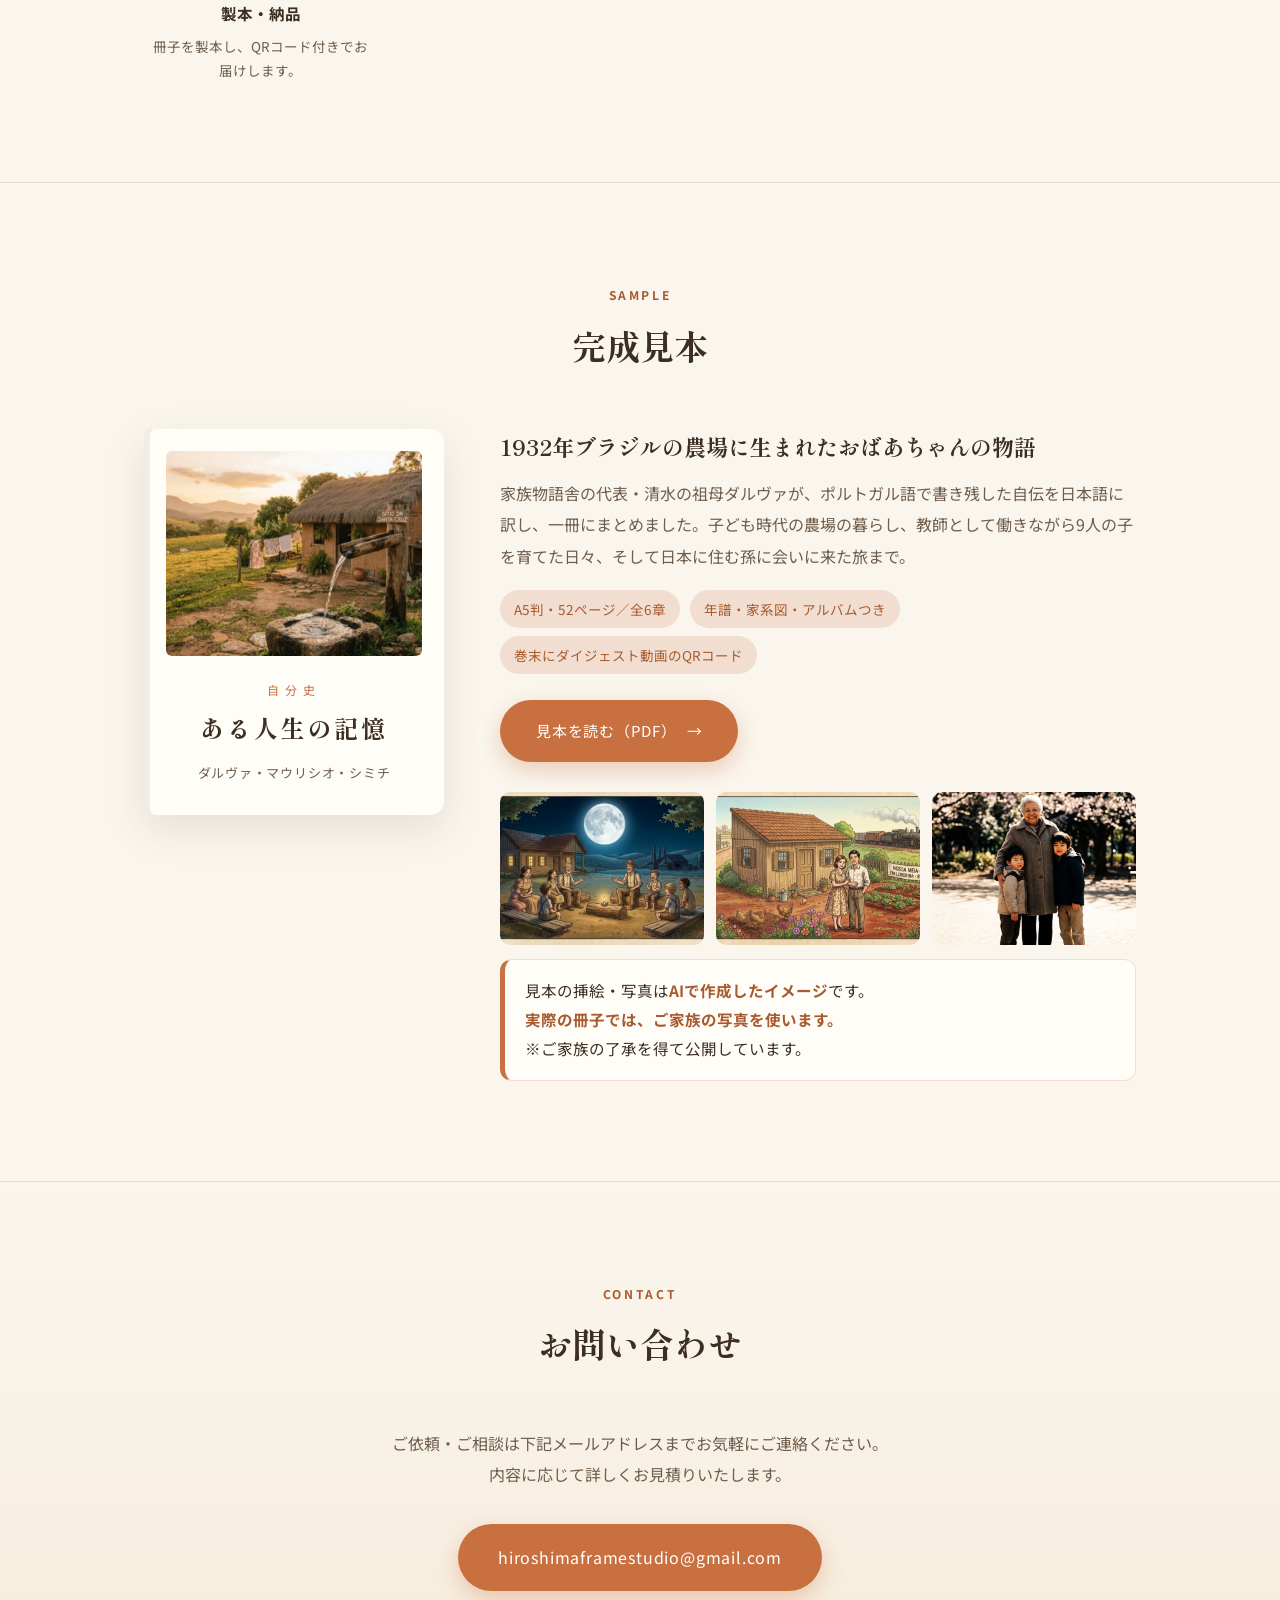
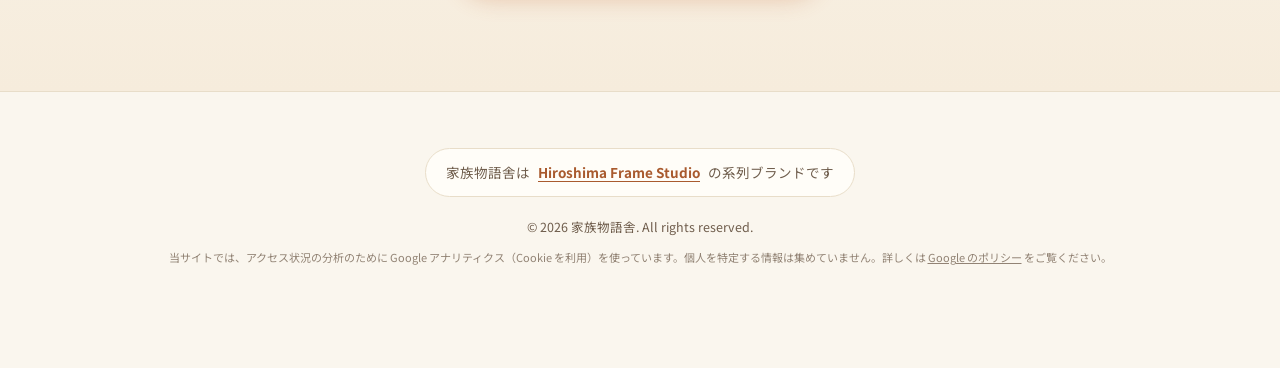
==== commit 567414a6: "見出しの空白を詰める（サイト・見本PDF）" ====
--- a/index.html
+++ b/index.html
@@ -53,7 +53,7 @@
   <div class="ghost-text" aria-hidden="true">聞かせて</div>
   <div class="wrap">
     <div class="eyebrow rise">FAMILY STORY BOOK &amp; VIDEO</div>
-    <h1 class="rise" style="--d:.15s">おじいちゃん・おばあちゃんの<br><span class="em">人生　聞かせて</span></h1>
+    <h1 class="rise" style="--d:.15s">おじいちゃん・おばあちゃんの<br><span class="em">人生聞かせて</span></h1>
     <p class="lead rise" style="--d:.35s">家族の記憶を、手のひらサイズの冊子と映像にして残す。<br>家族物語舎(かぞくものがたりしゃ)</p>
     <div class="hero-cta rise" style="--d:.55s">
       <a href="price.html" class="btn primary">料金プランを見る <span class="arr">→</span></a>
@@ -66,7 +66,7 @@
   <div class="wrap">
     <div class="section-head reveal">
       <div class="num">CONCEPT</div>
-      <h2>いつか聞けなくなる話が　あります</h2>
+      <h2>いつか聞けなくなる話があります</h2>
     </div>
     <div class="concept-body reveal">
       <p>おじいちゃん、おばあちゃんがどんな子供時代を過ごし、何に悩み、何を大切にして生きてきたのか。<br>
@@ -113,7 +113,7 @@
     <div class="feature-strip reveal">
       <div>
         <div class="tag">STANDARD FEATURE</div>
-        <h3>冊子には　ダイジェスト映像への<br>QRコードが付いています</h3>
+        <h3>冊子にはダイジェスト映像への<br>QRコードが付いています</h3>
         <p>動画編集を専門にしてきた家族物語舎だからこそ、映像はすべてのプランに標準でお付けしています。文字だけでは伝わらない、声や表情も一緒に残せます。</p>
       </div>
       <div class="qr-demo" aria-hidden="true">
@@ -173,7 +173,7 @@
         <span class="sb-name">ダルヴァ・マウリシオ・シミチ</span>
       </a>
       <div class="sample-body">
-        <h3>1932年　ブラジルの農場に生まれたおばあちゃんの物語</h3>
+        <h3>1932年ブラジルの農場に生まれたおばあちゃんの物語</h3>
         <p>家族物語舎の代表・清水の祖母ダルヴァが、ポルトガル語で書き残した自伝を日本語に訳し、一冊にまとめました。子ども時代の農場の暮らし、教師として働きながら9人の子を育てた日々、そして日本に住む孫に会いに来た旅まで。</p>
         <ul class="sample-points">
           <li>A5判・52ページ／全6章</li>
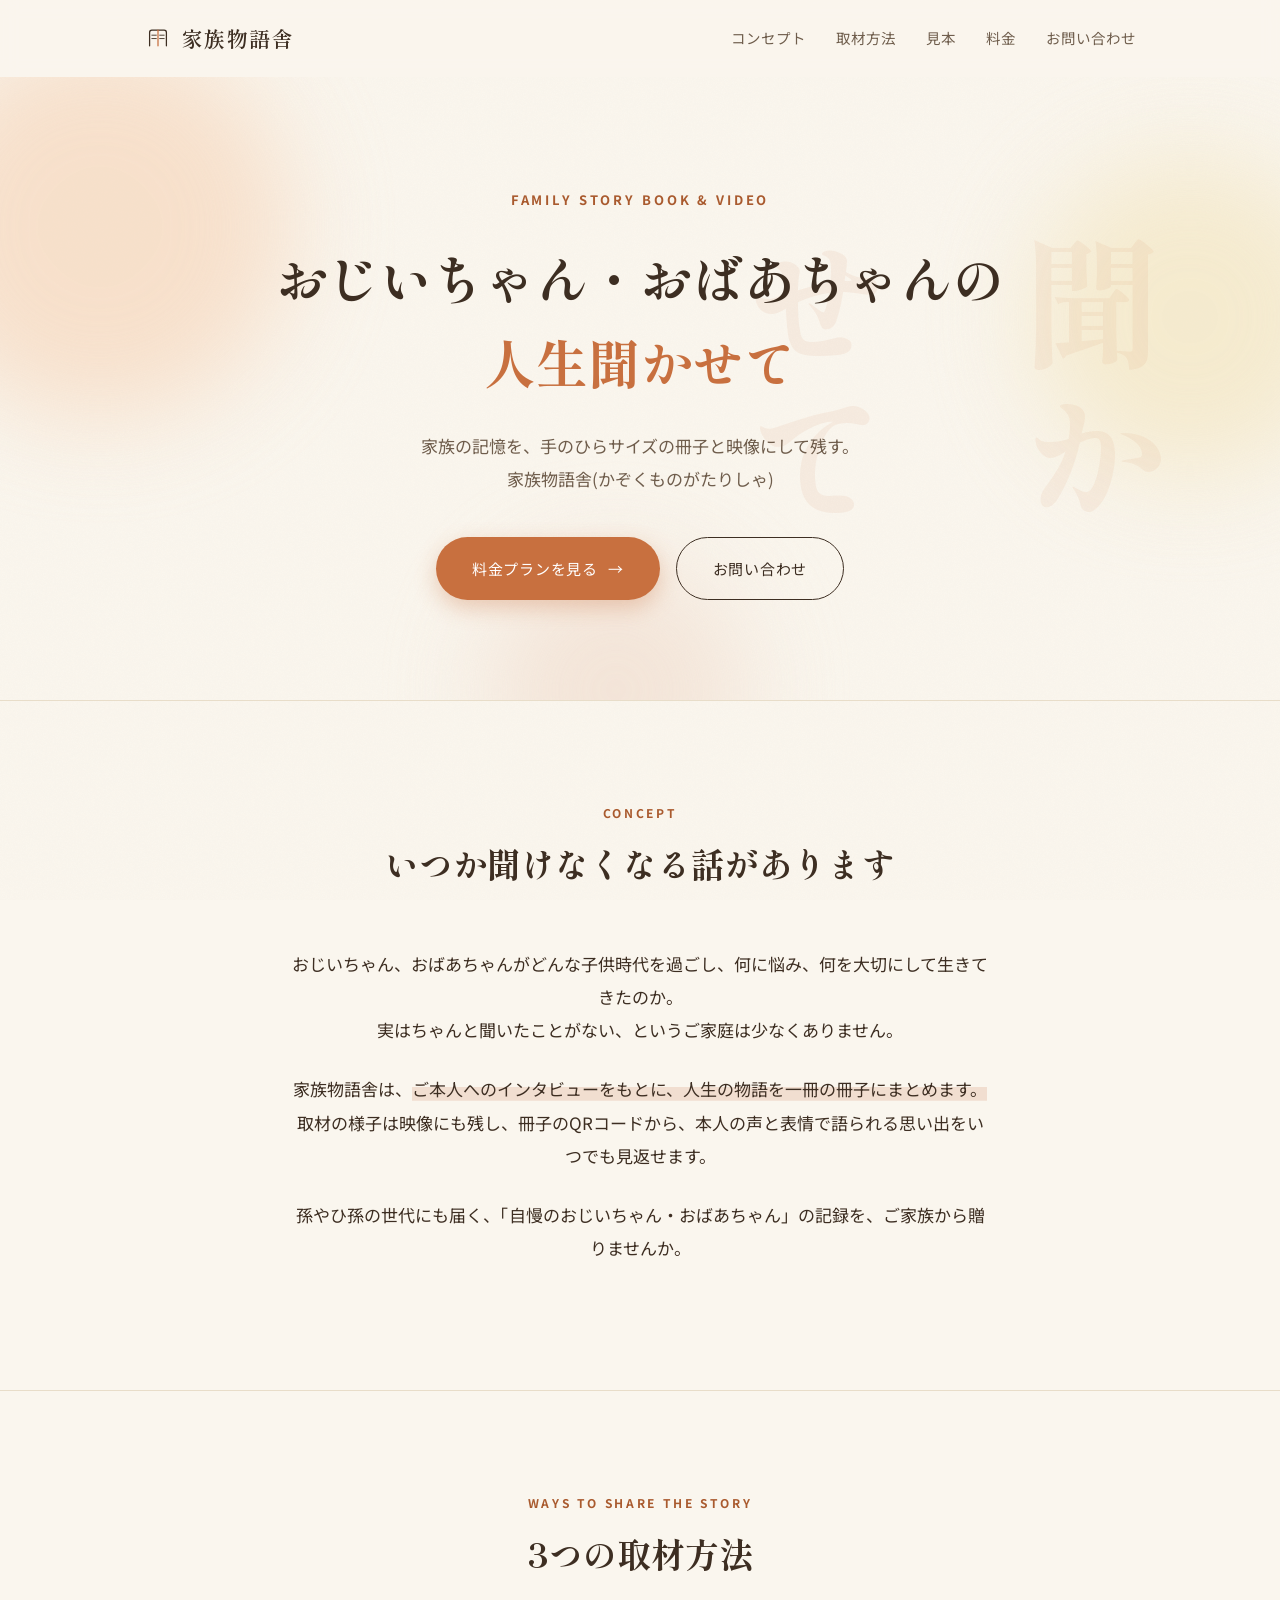
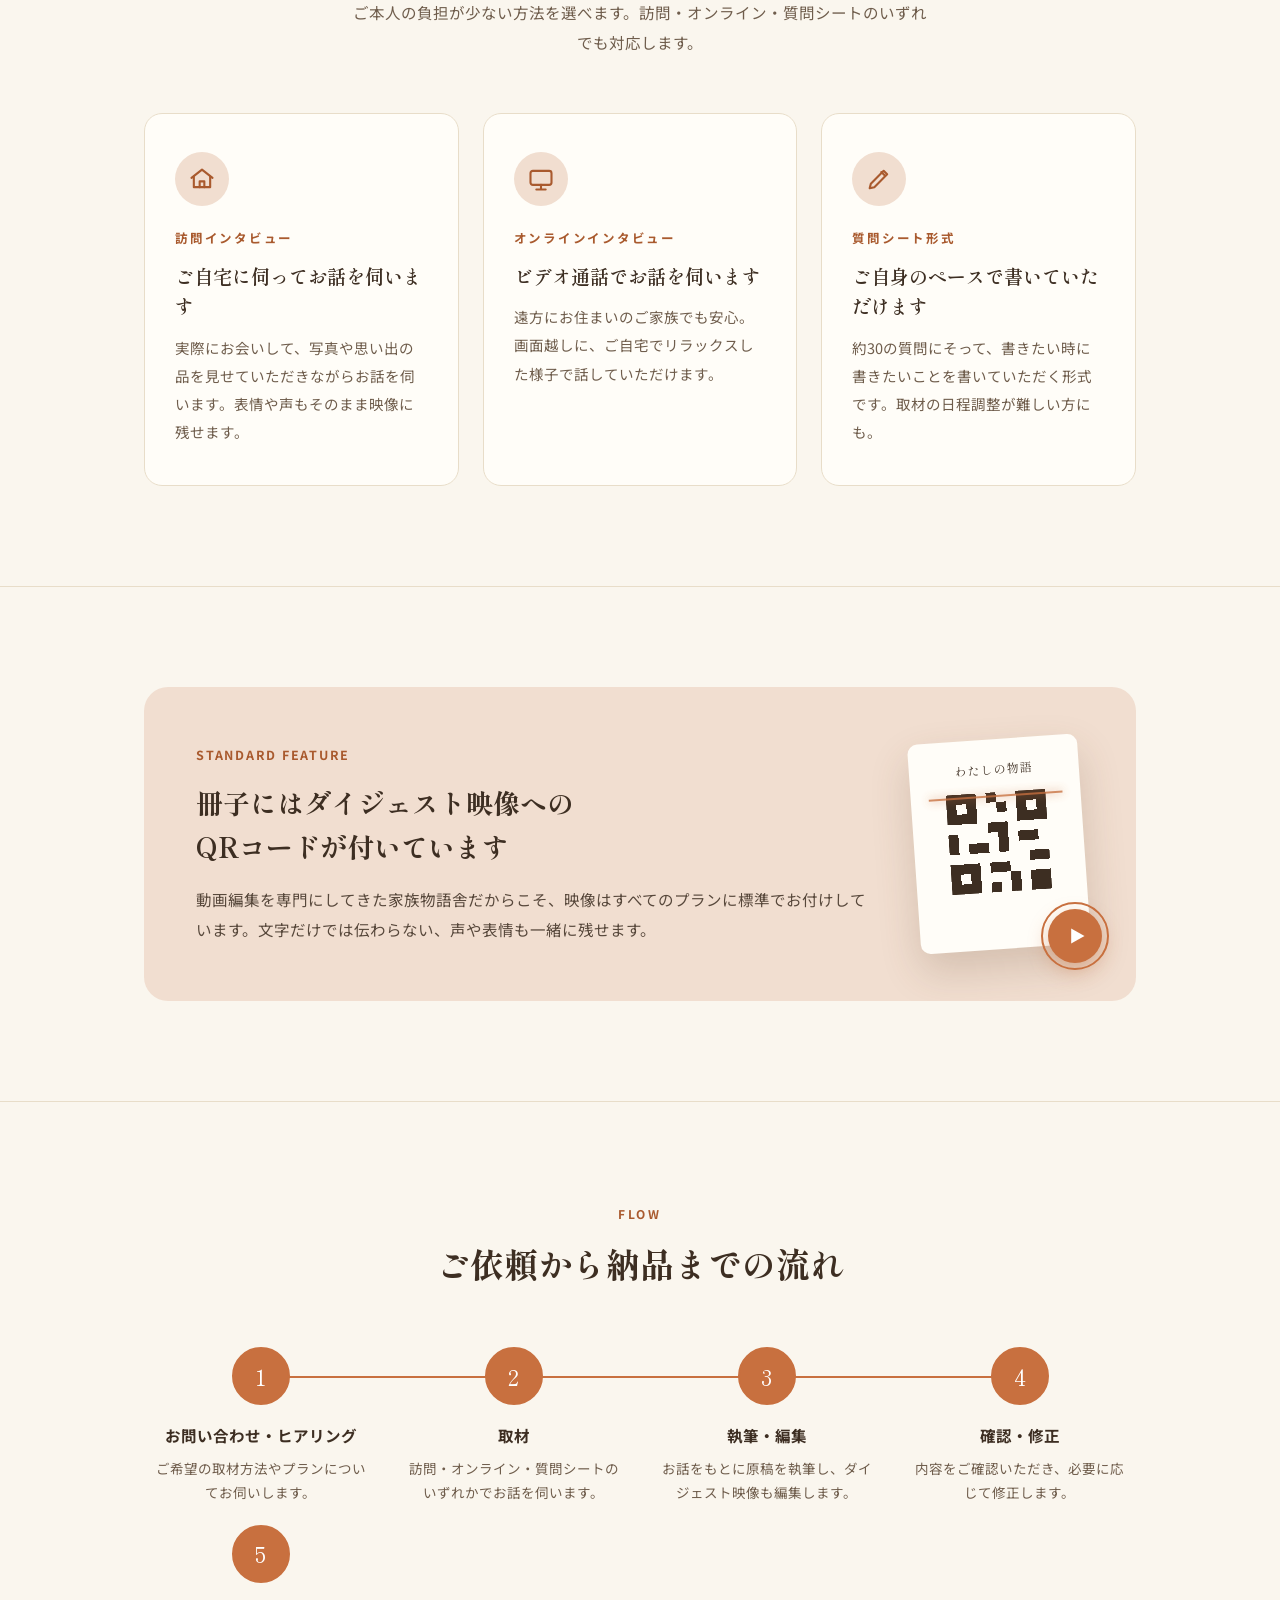
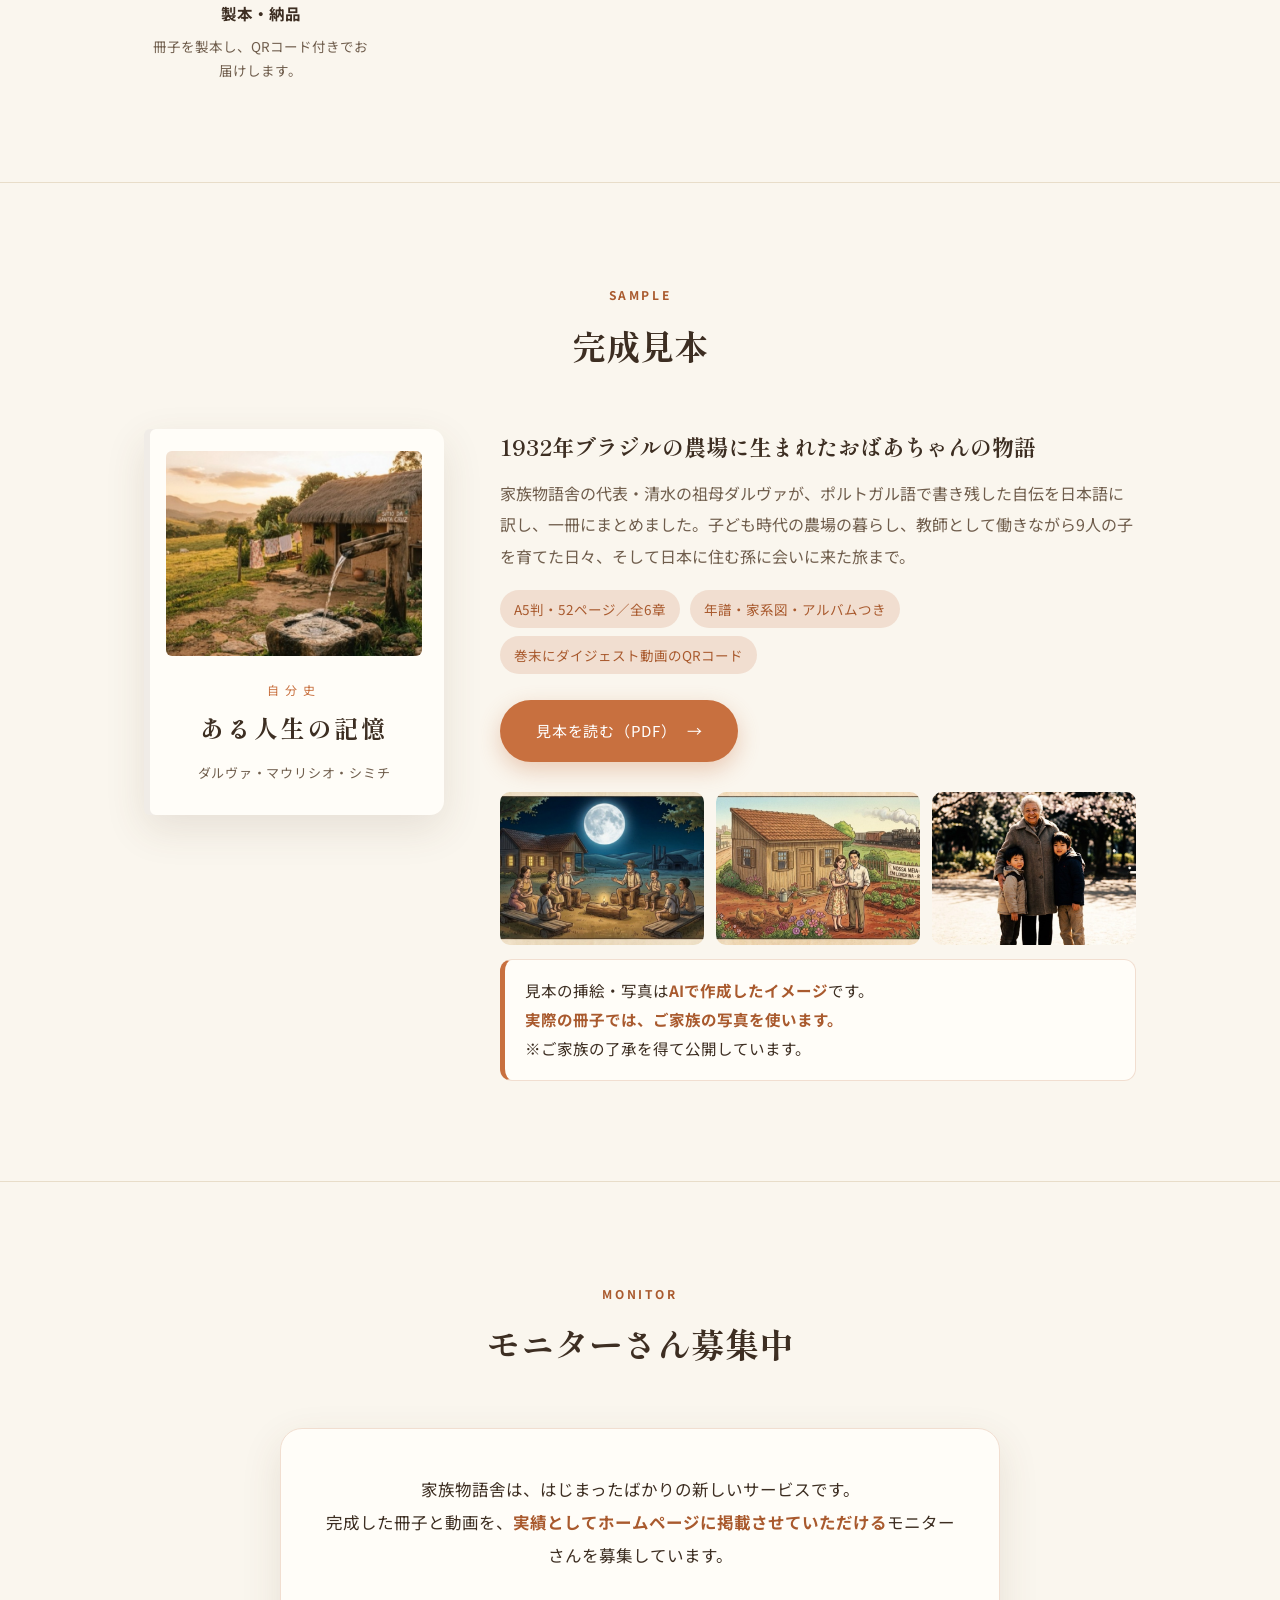
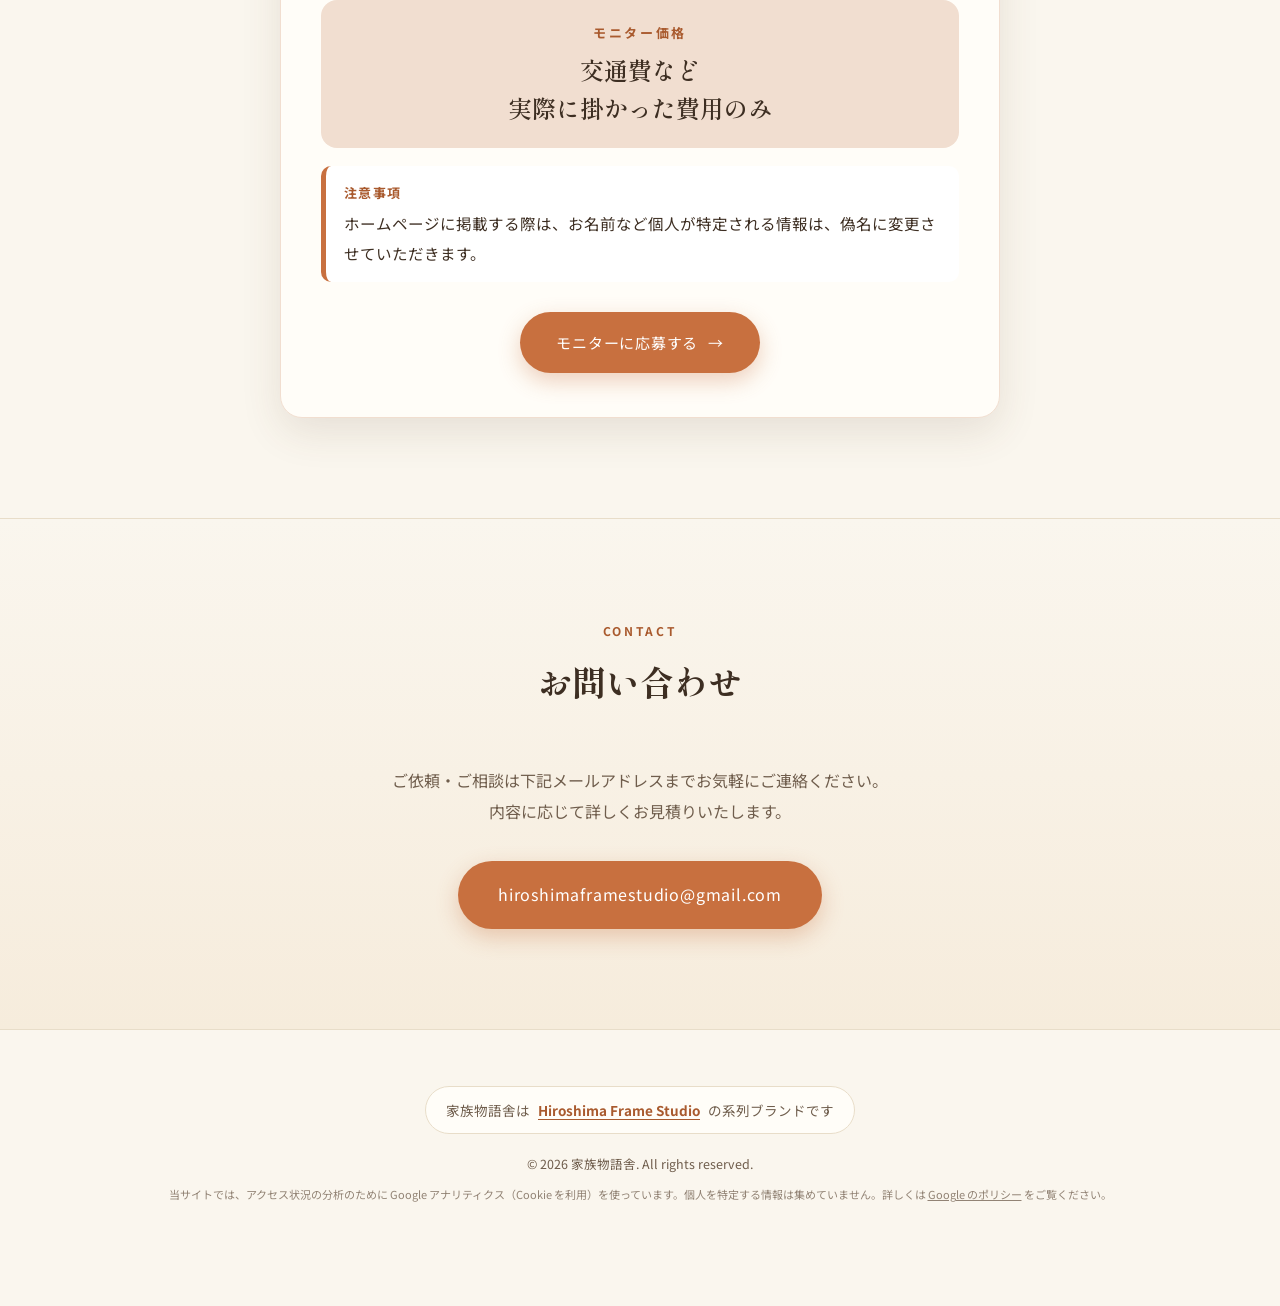
==== commit 3cb57453: "モニターさん募集の欄を追加" ====
--- a/index.html
+++ b/index.html
@@ -192,6 +192,27 @@
   </div>
 </section>
 
+<section id="monitor">
+  <div class="wrap">
+    <div class="section-head reveal">
+      <div class="num">MONITOR</div>
+      <h2>モニターさん募集中</h2>
+    </div>
+    <div class="monitor reveal">
+      <p class="monitor-lead">家族物語舎は、はじまったばかりの新しいサービスです。<br>完成した冊子と動画を、<strong>実績としてホームページに掲載させていただける</strong>モニターさんを募集しています。</p>
+      <div class="monitor-price">
+        <span class="mp-label">モニター価格</span>
+        <span class="mp-main">交通費など<br>実際に掛かった費用のみ</span>
+      </div>
+      <div class="monitor-note">
+        <span class="mn-label">注意事項</span>
+        <p>ホームページに掲載する際は、お名前など個人が特定される情報は、偽名に変更させていただきます。</p>
+      </div>
+      <a href="mailto:hiroshimaframestudio@gmail.com?subject=家族物語舎モニター応募" class="btn primary">モニターに応募する<span class="arr">→</span></a>
+    </div>
+  </div>
+</section>
+
 <section id="contact" class="contact">
   <div class="wrap">
     <div class="section-head reveal">
--- a/kazoku.css
+++ b/kazoku.css
@@ -211,3 +211,15 @@
 @media (max-width:760px){.sample{grid-template-columns:1fr;gap:36px;}.sample-book{max-width:300px;margin:0 auto;}.sample-body h3{font-size:19px;}}
 nav a,.logo{white-space:nowrap;}
 @media (max-width:640px){nav a[href="#concept"],nav a[href="#ways"]{display:none;}}
+
+/* monitor */
+.monitor{max-width:720px;margin:0 auto;text-align:center;background:var(--bg-card);border:1.5px solid var(--accent-soft);border-radius:22px;padding:44px 40px;box-shadow:var(--shadow);}
+.monitor-lead{font-size:16.5px;line-height:2;margin:0 0 28px;}
+.monitor-lead strong{color:var(--accent-dark);}
+.monitor-price{display:flex;flex-direction:column;align-items:center;gap:6px;background:var(--accent-soft);border-radius:16px;padding:20px 18px;margin-bottom:18px;}
+.mp-label{font-size:13px;letter-spacing:.2em;color:var(--accent-dark);font-weight:700;}
+.mp-main{font-family:"Shippori Mincho",serif;font-size:clamp(19px,3.2vw,24px);font-weight:600;color:var(--ink);line-height:1.6;}
+.monitor-note{text-align:left;border-left:5px solid var(--accent);background:#fff;border-radius:10px;padding:14px 18px;margin-bottom:30px;}
+.mn-label{display:block;font-size:13px;font-weight:700;color:var(--accent-dark);letter-spacing:.1em;margin-bottom:4px;}
+.monitor-note p{margin:0;font-size:15.5px;line-height:1.9;color:var(--ink);}
+@media (max-width:760px){.monitor{padding:32px 20px;}.monitor-lead{font-size:15.5px;}.monitor-lead br{display:none;}.monitor-lead{text-align:left;}}
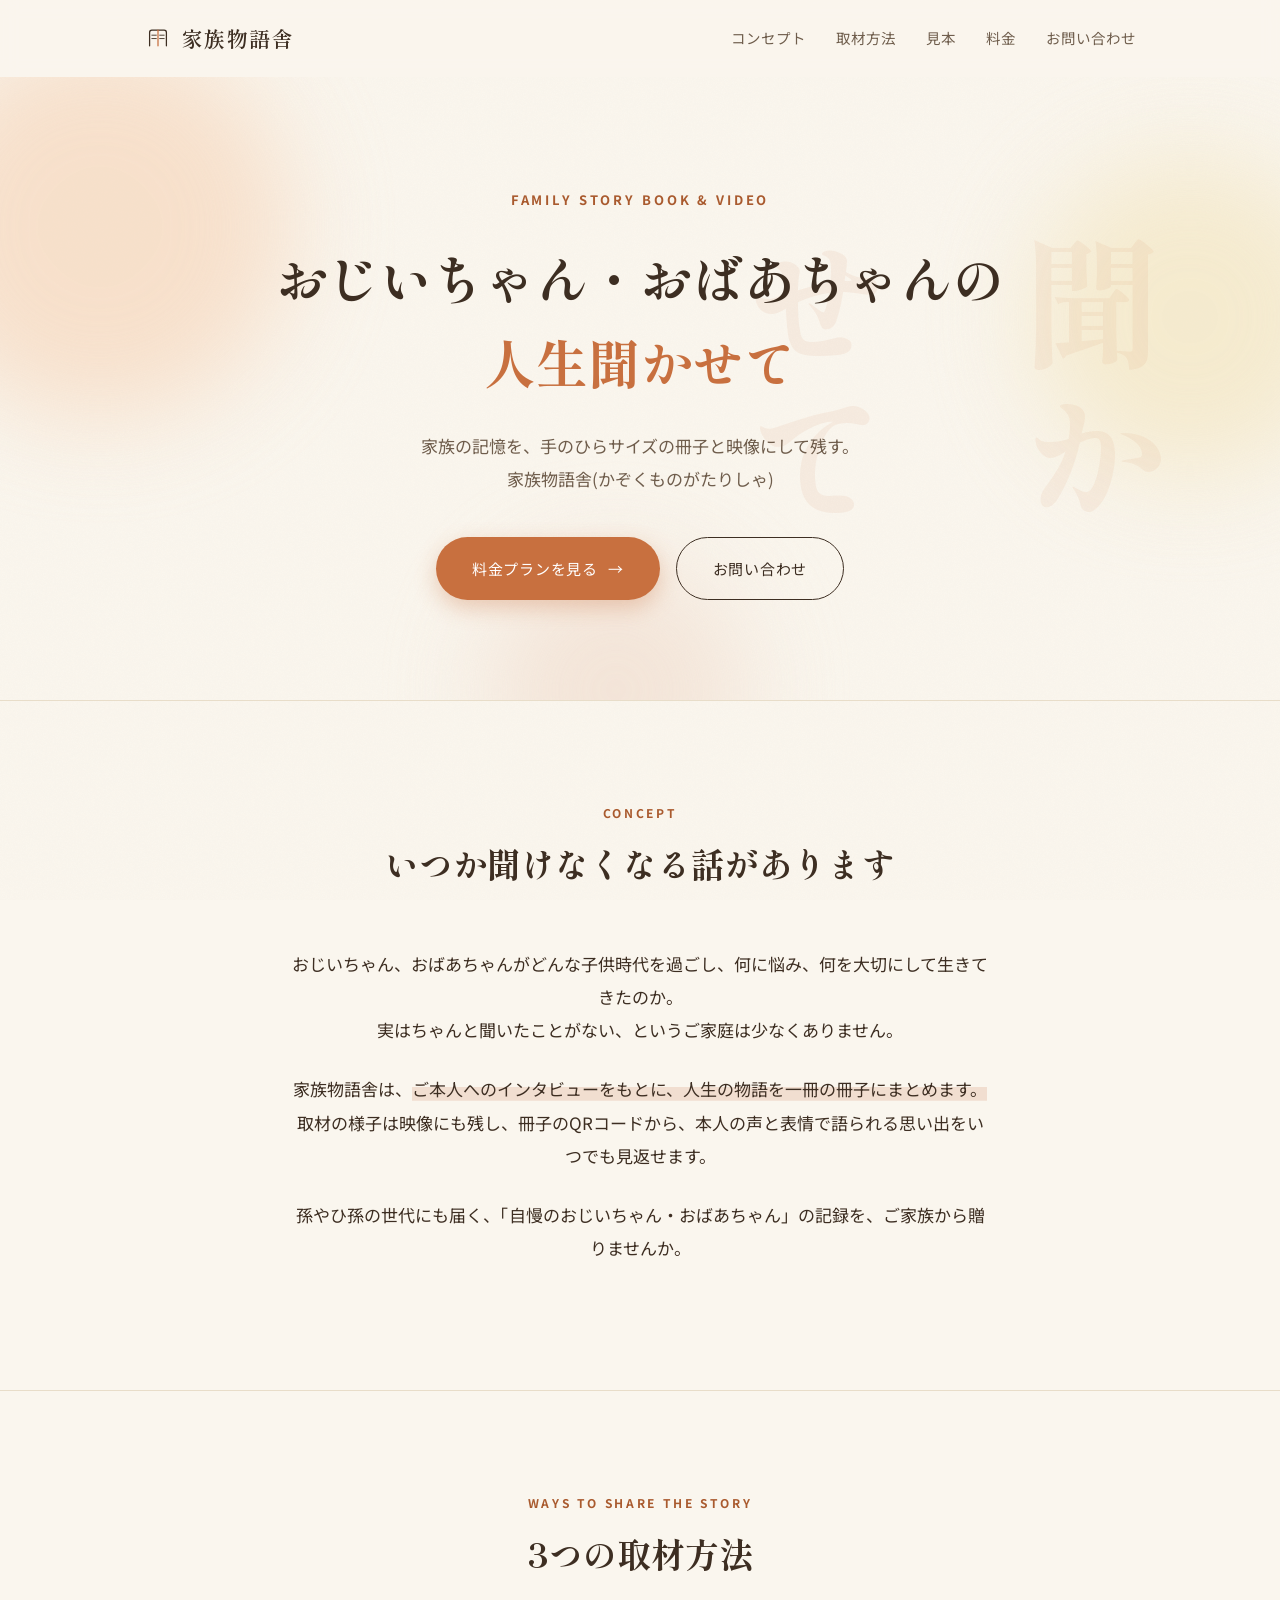
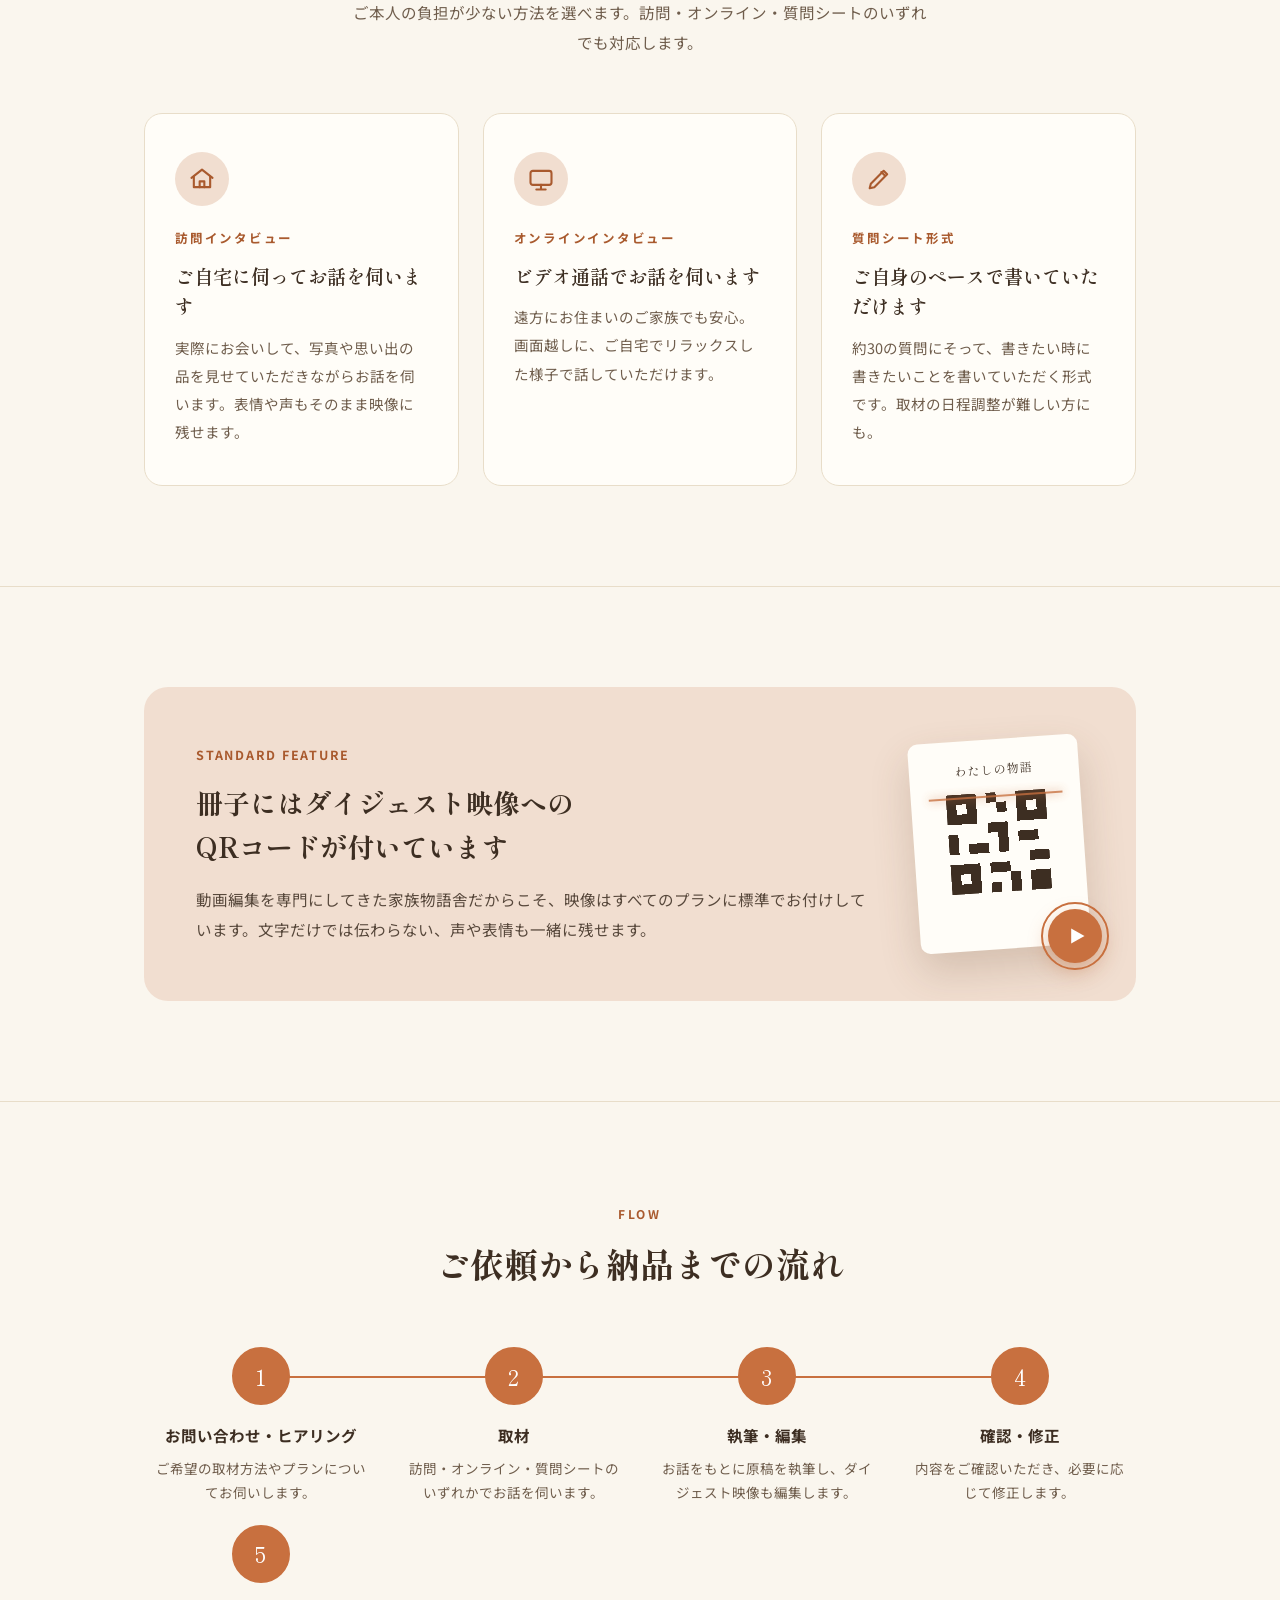
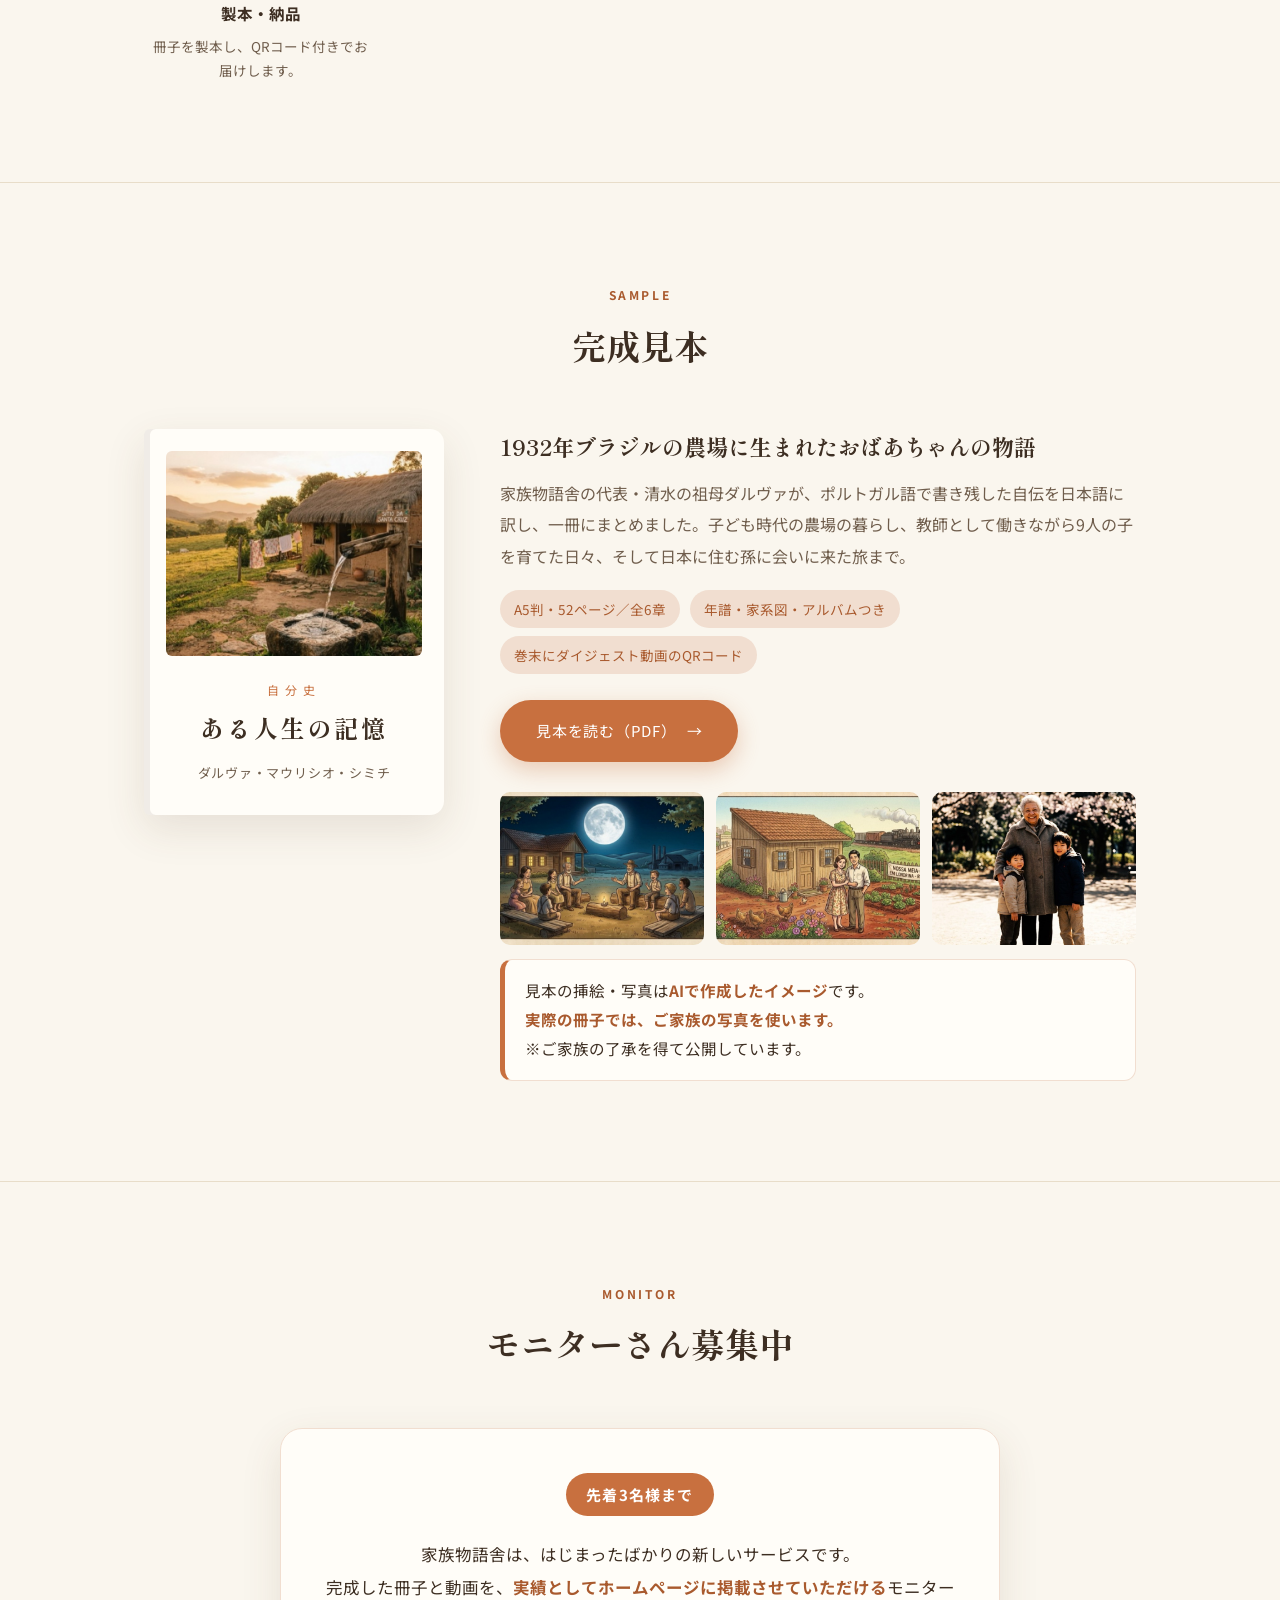
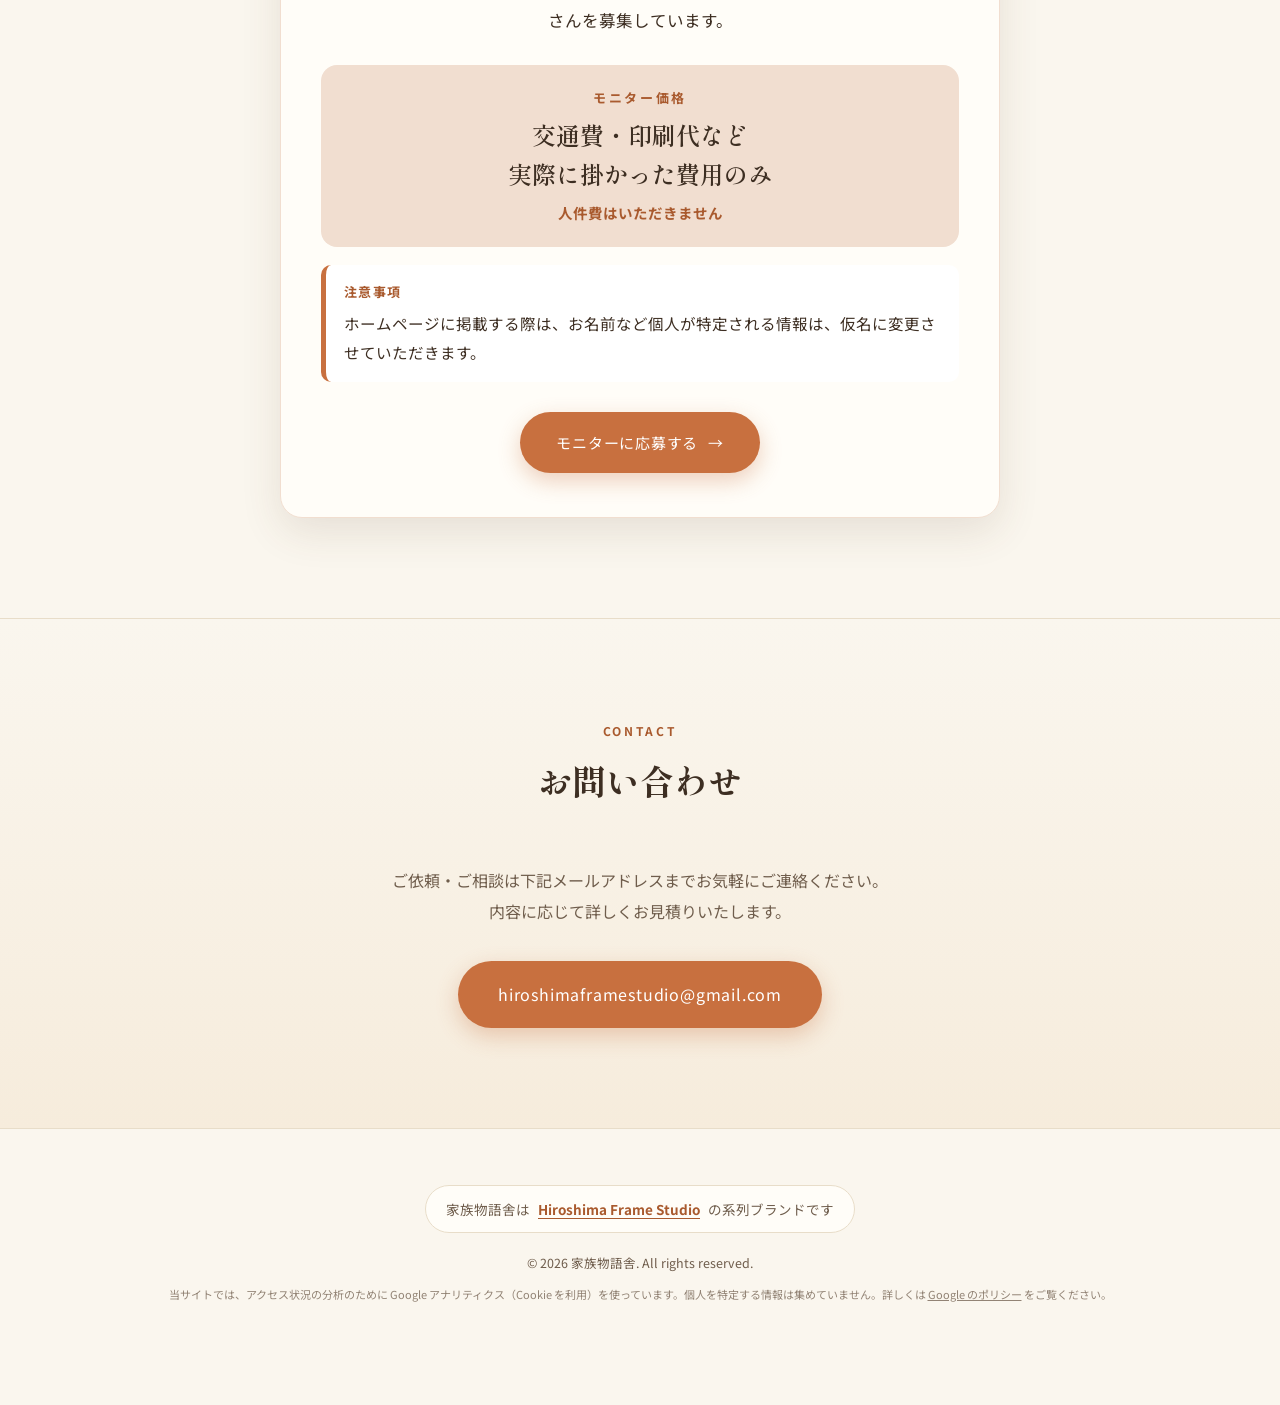
==== commit 82d64d41: "モニター募集：仮名・先着3名・印刷代込み・人件費なし" ====
--- a/index.html
+++ b/index.html
@@ -199,14 +199,16 @@
       <h2>モニターさん募集中</h2>
     </div>
     <div class="monitor reveal">
+      <span class="monitor-limit">先着3名様まで</span>
       <p class="monitor-lead">家族物語舎は、はじまったばかりの新しいサービスです。<br>完成した冊子と動画を、<strong>実績としてホームページに掲載させていただける</strong>モニターさんを募集しています。</p>
       <div class="monitor-price">
         <span class="mp-label">モニター価格</span>
-        <span class="mp-main">交通費など<br>実際に掛かった費用のみ</span>
+        <span class="mp-main">交通費・印刷代など<br>実際に掛かった費用のみ</span>
+        <span class="mp-sub">人件費はいただきません</span>
       </div>
       <div class="monitor-note">
         <span class="mn-label">注意事項</span>
-        <p>ホームページに掲載する際は、お名前など個人が特定される情報は、偽名に変更させていただきます。</p>
+        <p>ホームページに掲載する際は、お名前など個人が特定される情報は、仮名に変更させていただきます。</p>
       </div>
       <a href="mailto:hiroshimaframestudio@gmail.com?subject=家族物語舎モニター応募" class="btn primary">モニターに応募する<span class="arr">→</span></a>
     </div>
--- a/kazoku.css
+++ b/kazoku.css
@@ -223,3 +223,5 @@
 .mn-label{display:block;font-size:13px;font-weight:700;color:var(--accent-dark);letter-spacing:.1em;margin-bottom:4px;}
 .monitor-note p{margin:0;font-size:15.5px;line-height:1.9;color:var(--ink);}
 @media (max-width:760px){.monitor{padding:32px 20px;}.monitor-lead{font-size:15.5px;}.monitor-lead br{display:none;}.monitor-lead{text-align:left;}}
+.monitor-limit{display:inline-block;background:var(--accent);color:#fff;font-weight:700;font-size:15px;letter-spacing:.08em;padding:7px 20px;border-radius:100px;margin-bottom:22px;}
+.mp-sub{font-size:14.5px;color:var(--accent-dark);font-weight:700;}
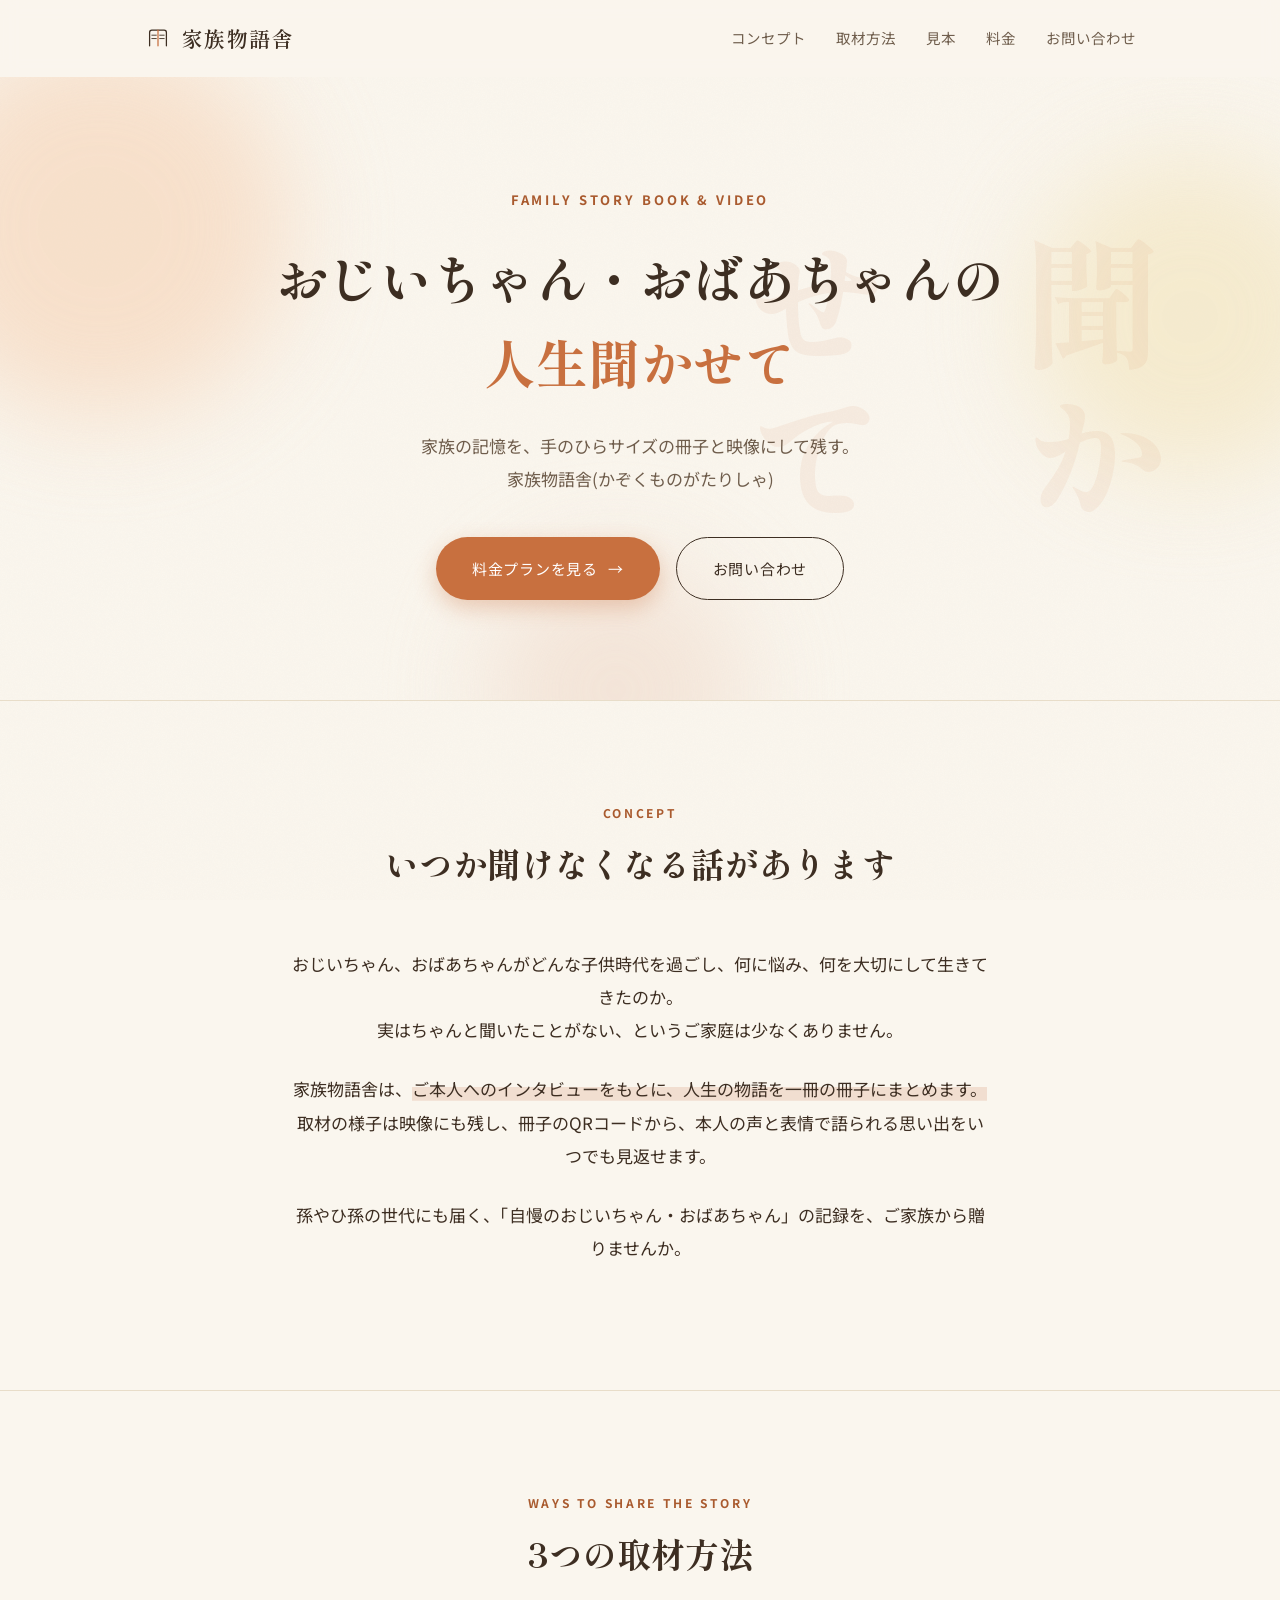
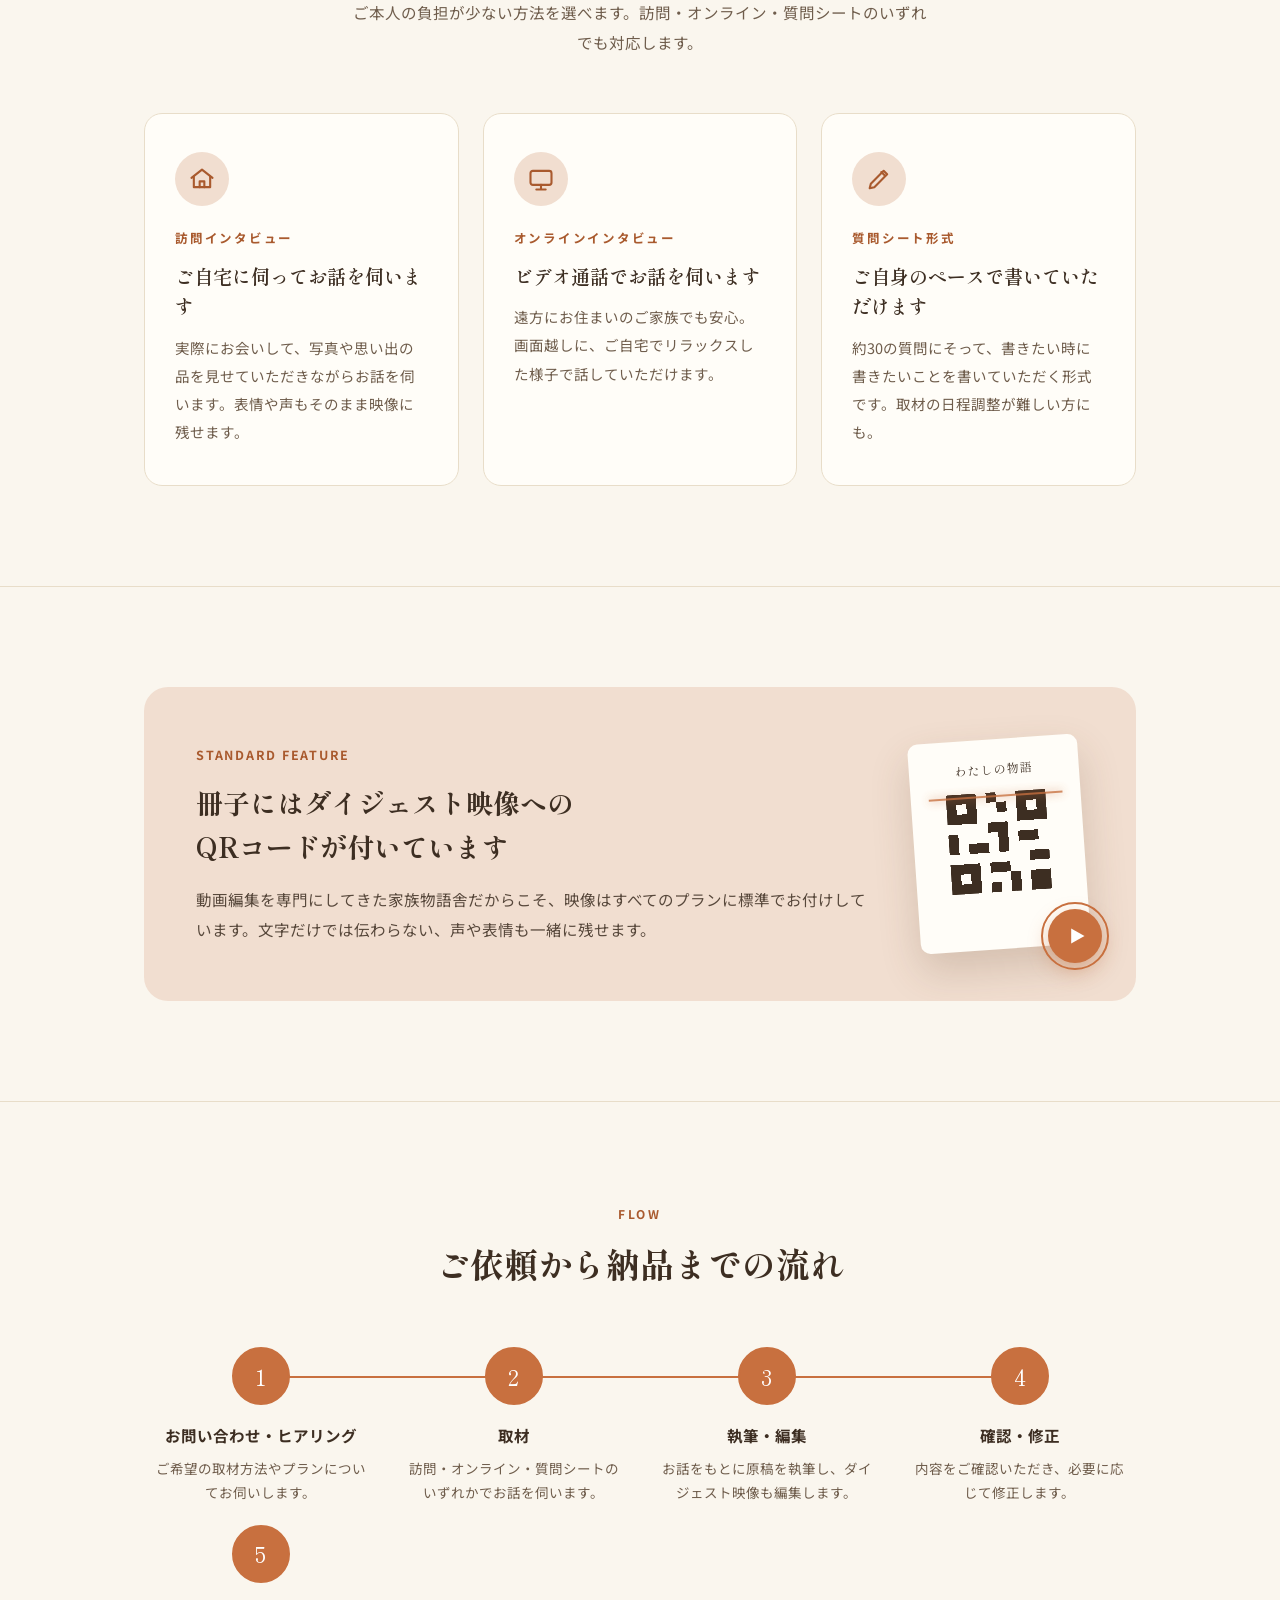
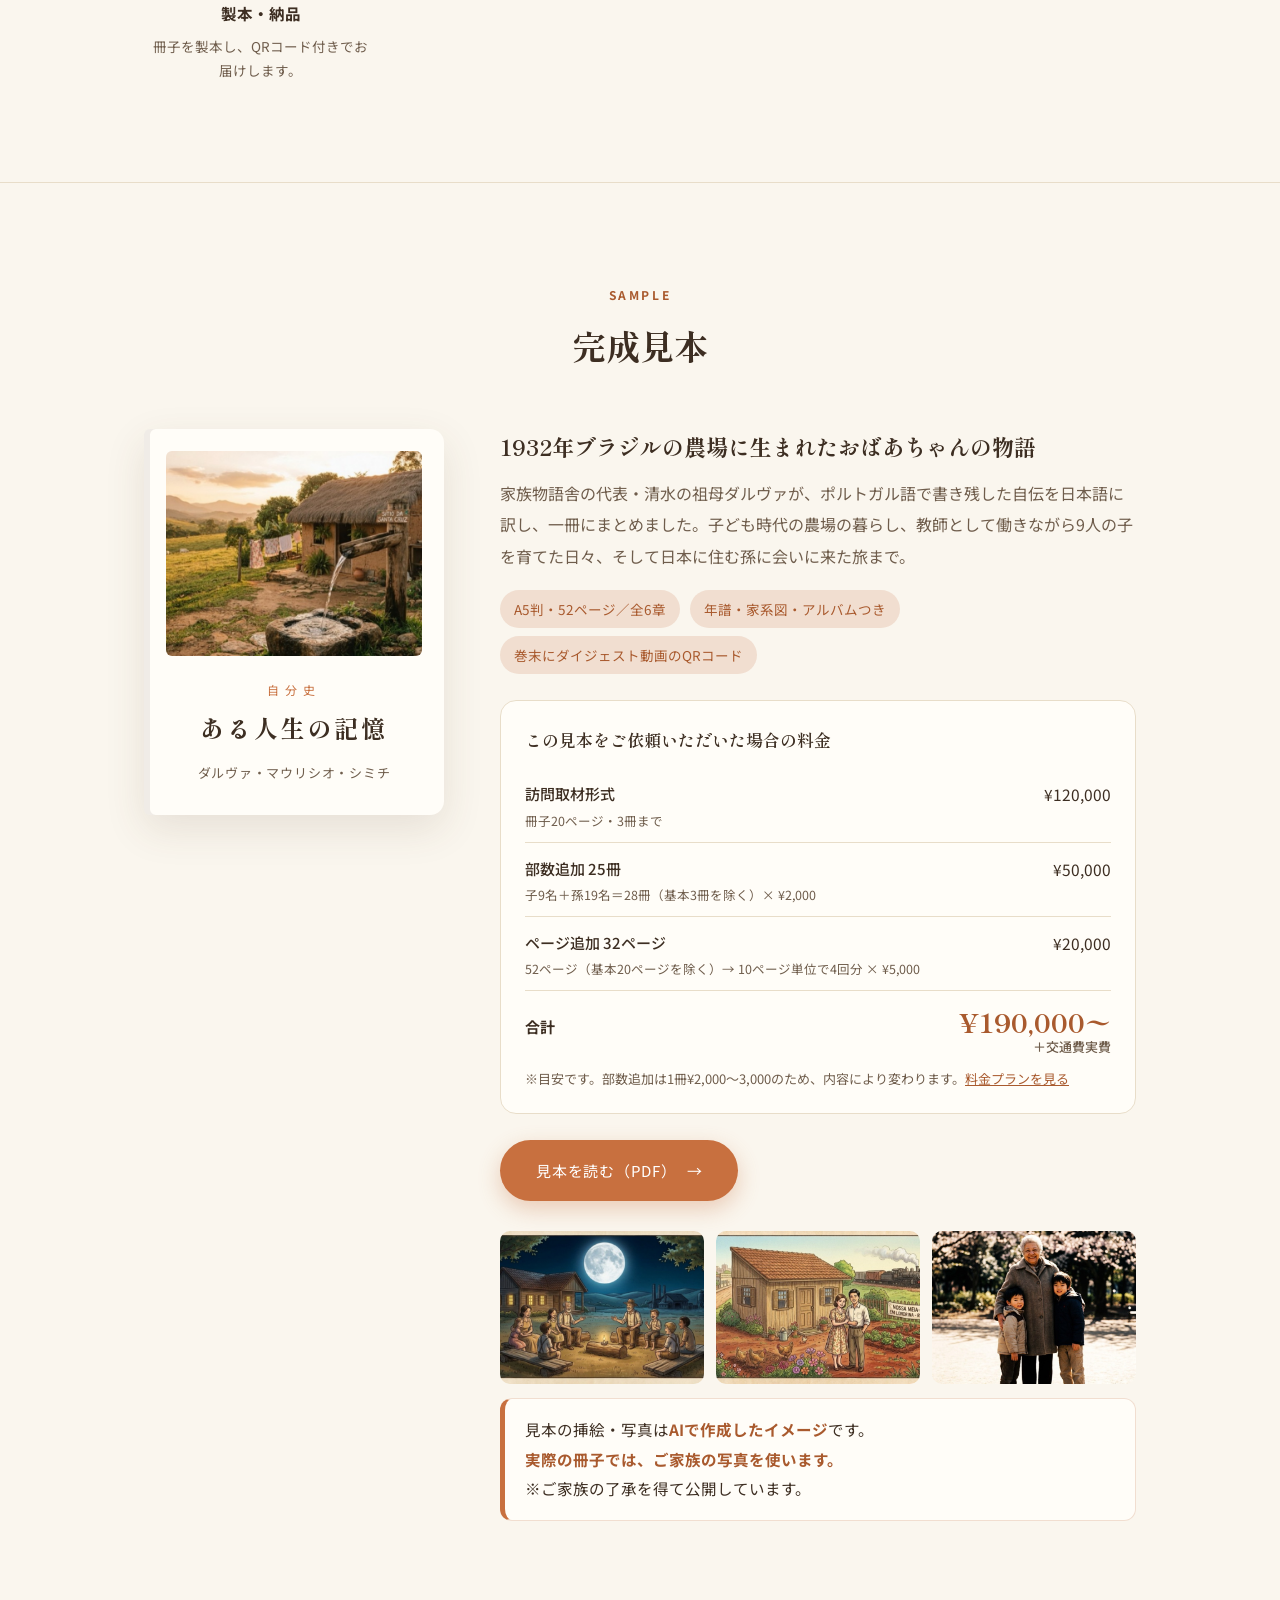
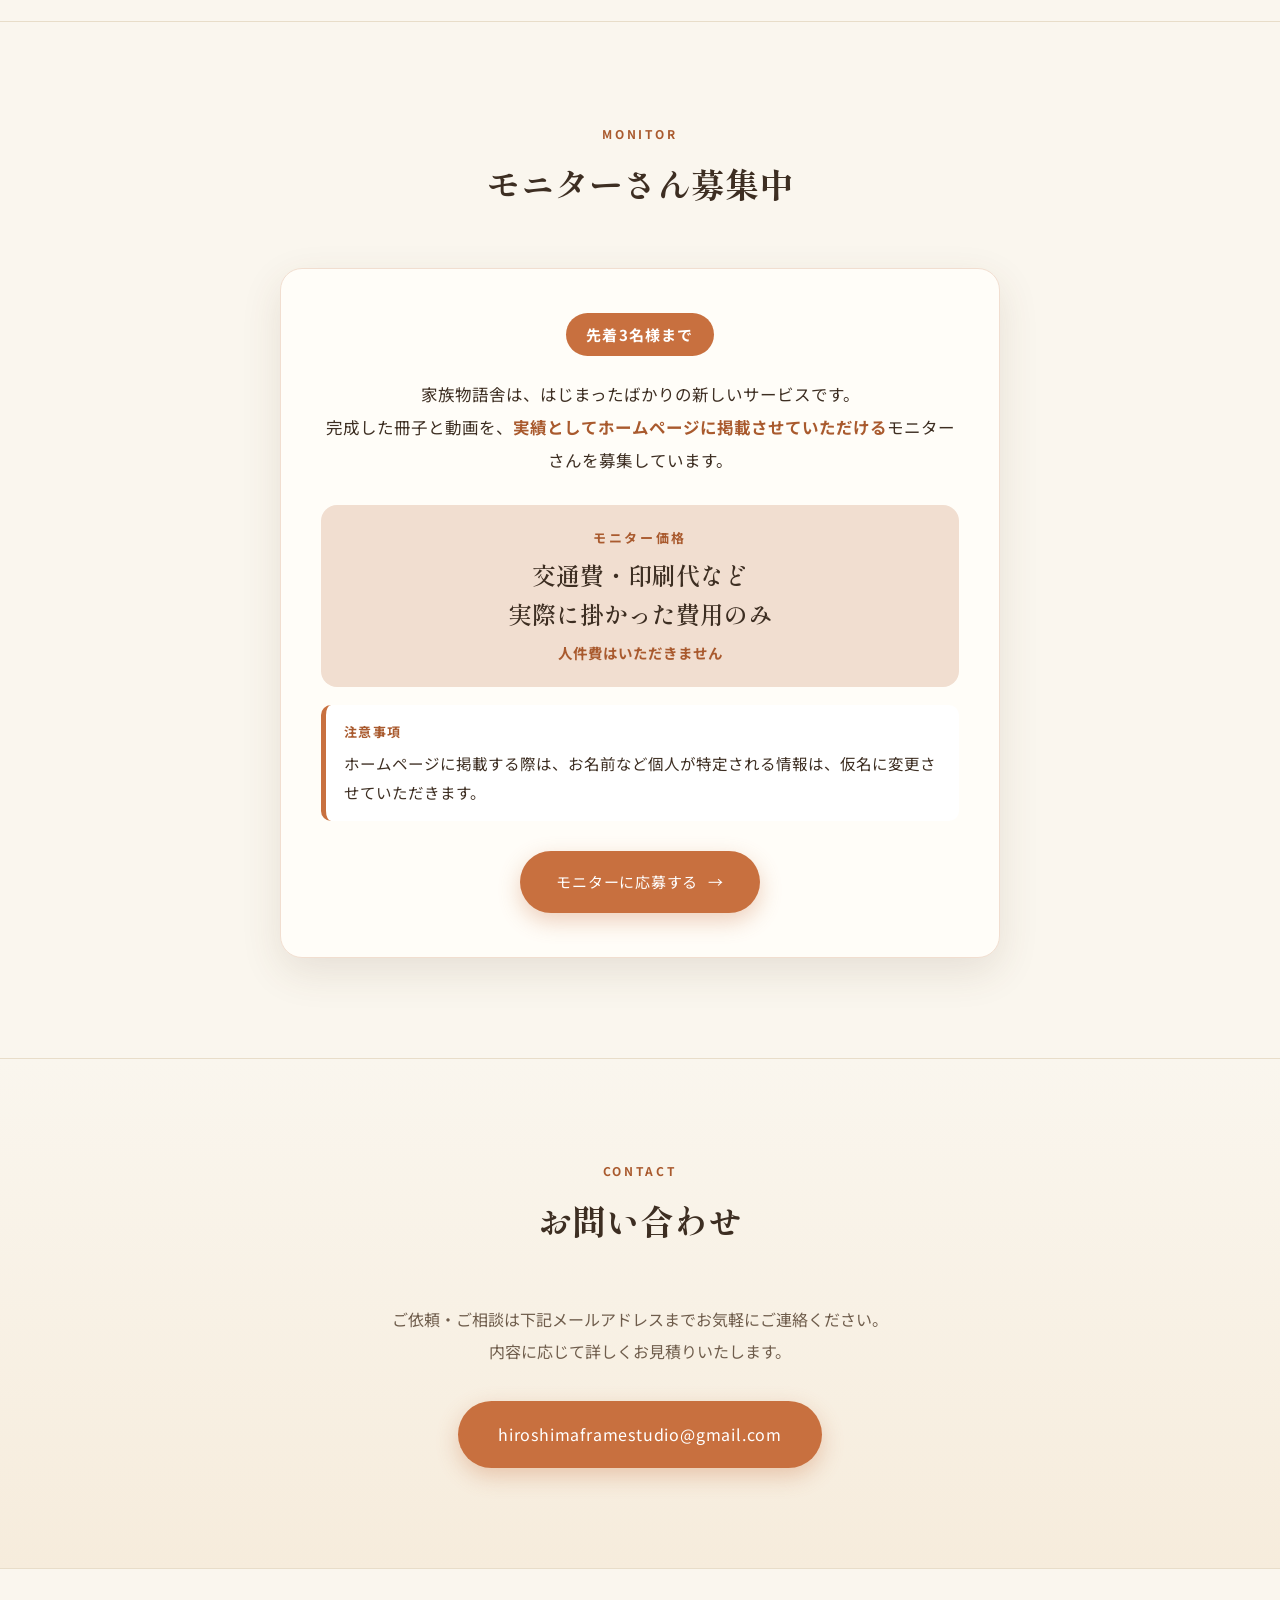
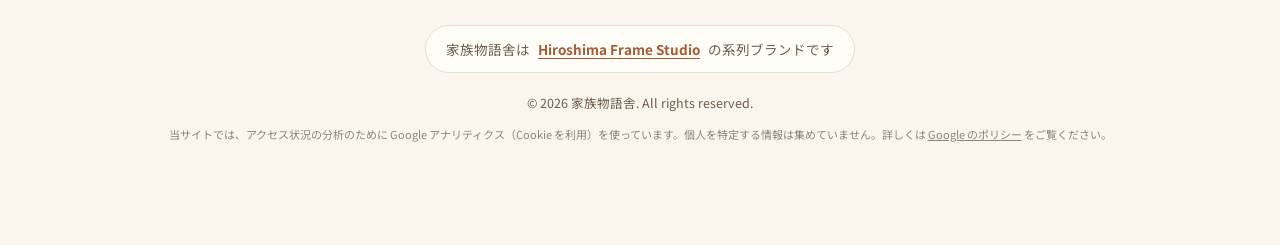
==== commit bced5474: "完成見本の料金内訳を掲載＋基本料金に20ページ・3冊まで含むと明記" ====
--- a/index.html
+++ b/index.html
@@ -180,6 +180,16 @@
           <li>年譜・家系図・アルバムつき</li>
           <li>巻末にダイジェスト動画のQRコード</li>
         </ul>
+        <div class="sample-price">
+          <p class="spr-title">この見本をご依頼いただいた場合の料金</p>
+          <table>
+            <tr><th>訪問取材形式<small>冊子20ページ・3冊まで</small></th><td>¥120,000</td></tr>
+            <tr><th>部数追加 25冊<small>子9名＋孫19名＝28冊（基本3冊を除く）× ¥2,000</small></th><td>¥50,000</td></tr>
+            <tr><th>ページ追加 32ページ<small>52ページ（基本20ページを除く）→ 10ページ単位で4回分 × ¥5,000</small></th><td>¥20,000</td></tr>
+          </table>
+          <div class="spr-total"><span>合計</span><strong>¥190,000〜<small>＋交通費実費</small></strong></div>
+          <p class="spr-note">※目安です。部数追加は1冊¥2,000〜3,000のため、内容により変わります。<a href="price.html">料金プランを見る</a></p>
+        </div>
         <a href="sample-dalva-jibunshi.pdf" class="btn primary" target="_blank" rel="noopener">見本を読む（PDF）<span class="arr">→</span></a>
         <div class="sample-thumbs">
           <img src="sample-p1.jpg" alt="月明かりの下で語らう家族のイラスト" loading="lazy">
--- a/kazoku.css
+++ b/kazoku.css
@@ -225,3 +225,18 @@
 @media (max-width:760px){.monitor{padding:32px 20px;}.monitor-lead{font-size:15.5px;}.monitor-lead br{display:none;}.monitor-lead{text-align:left;}}
 .monitor-limit{display:inline-block;background:var(--accent);color:#fff;font-weight:700;font-size:15px;letter-spacing:.08em;padding:7px 20px;border-radius:100px;margin-bottom:22px;}
 .mp-sub{font-size:14.5px;color:var(--accent-dark);font-weight:700;}
+.sample-price{background:var(--bg-card);border:1.5px solid var(--line);border-radius:16px;padding:22px 24px;margin:0 0 26px;}
+.spr-title{font-family:"Shippori Mincho",serif;font-weight:600;font-size:17px;color:var(--ink) !important;margin:0 0 12px !important;}
+.sample-price table{width:100%;border-collapse:collapse;}
+.sample-price th,.sample-price td{padding:11px 0;border-bottom:1px solid var(--line);vertical-align:top;}
+.sample-price th{text-align:left;font-weight:500;font-size:15px;}
+.sample-price th small{display:block;font-size:12.5px;color:var(--sub);font-weight:400;margin-top:2px;line-height:1.6;}
+.sample-price td{text-align:right;white-space:nowrap;font-size:15.5px;padding-left:12px;}
+.spr-note{font-size:13px !important;margin:10px 0 0 !important;}
+.spr-note a{color:var(--accent-dark);text-decoration:underline;}
+.sample-price td{width:1%;}
+.spr-total{display:flex;justify-content:space-between;align-items:baseline;gap:12px;padding-top:14px;}
+.spr-total span{font-weight:700;font-size:15px;}
+.spr-total strong{text-align:right;font-family:"Shippori Mincho",serif;font-weight:800;font-size:26px;color:var(--accent-dark);line-height:1.3;}
+.spr-total small{display:block;font-family:"Noto Sans JP",sans-serif;font-size:13px;font-weight:500;color:var(--sub);}
+@media (max-width:760px){.sample-price{padding:20px 18px;}}
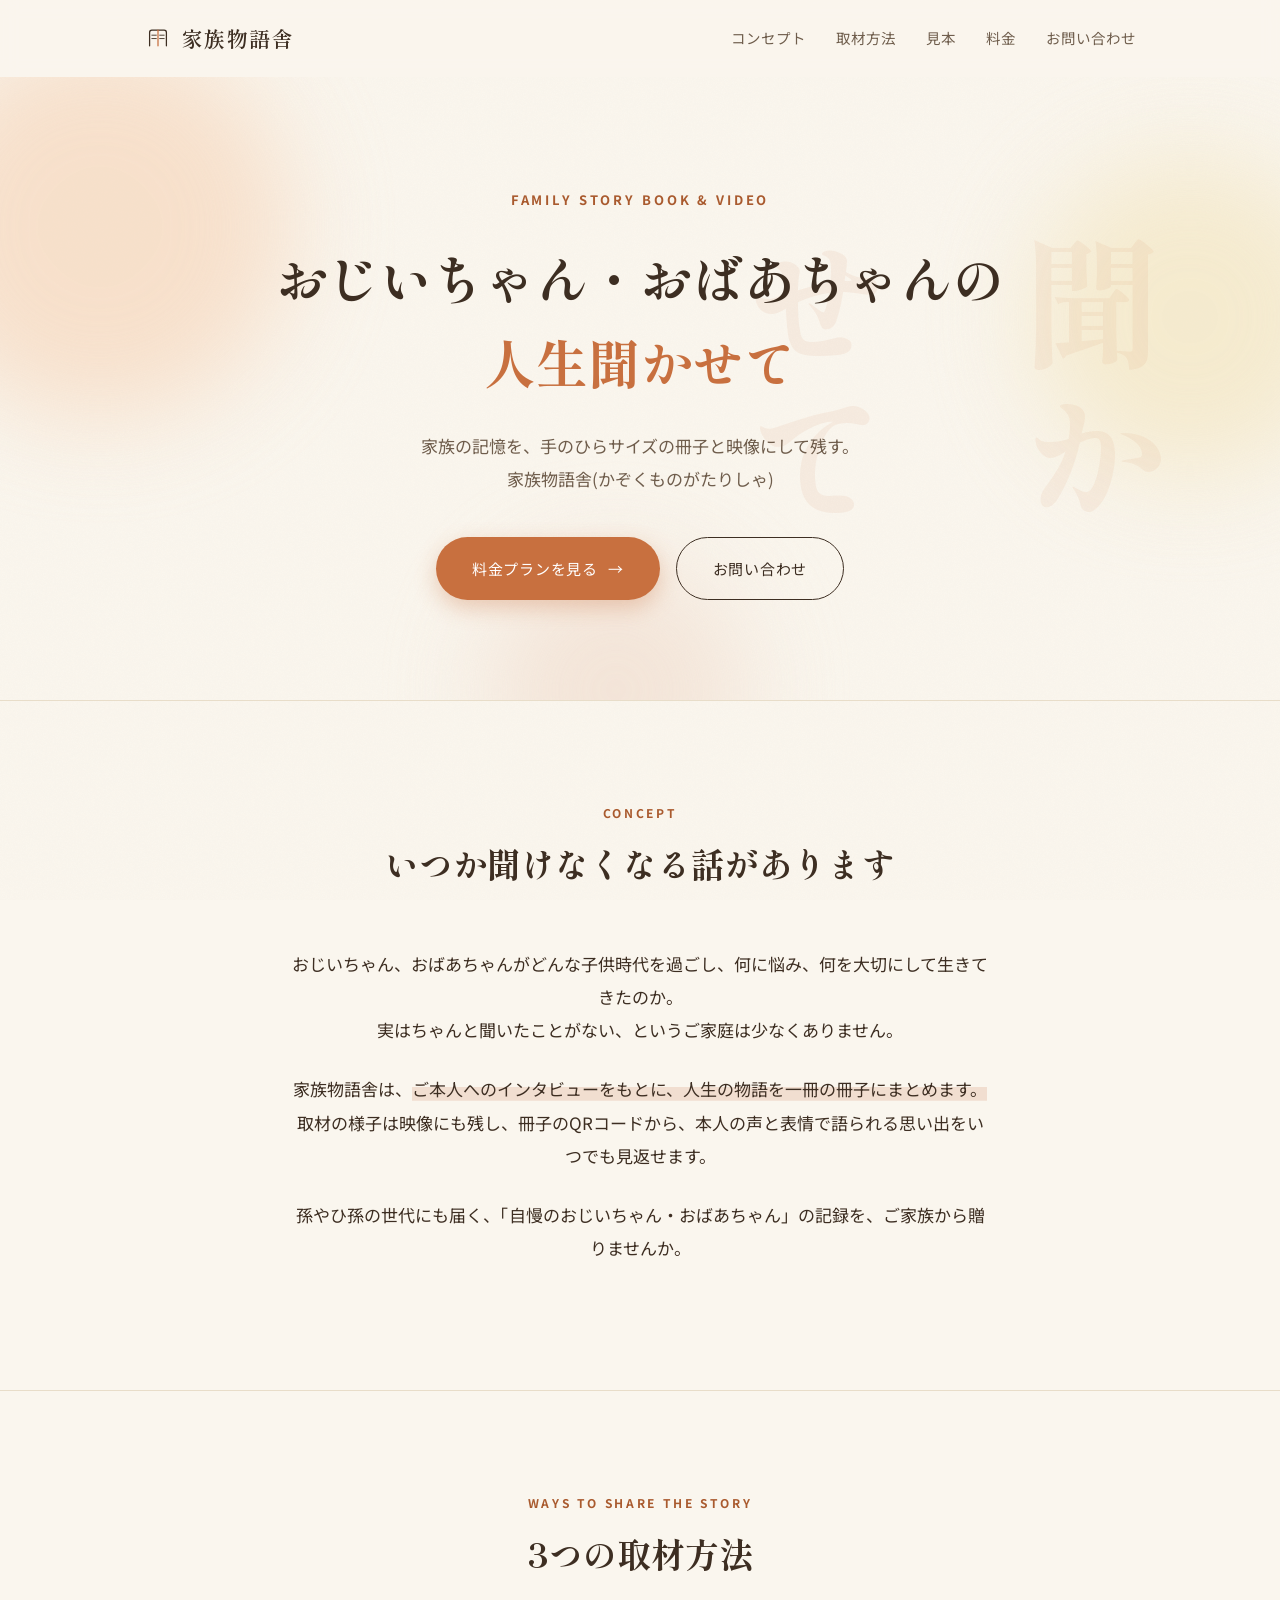
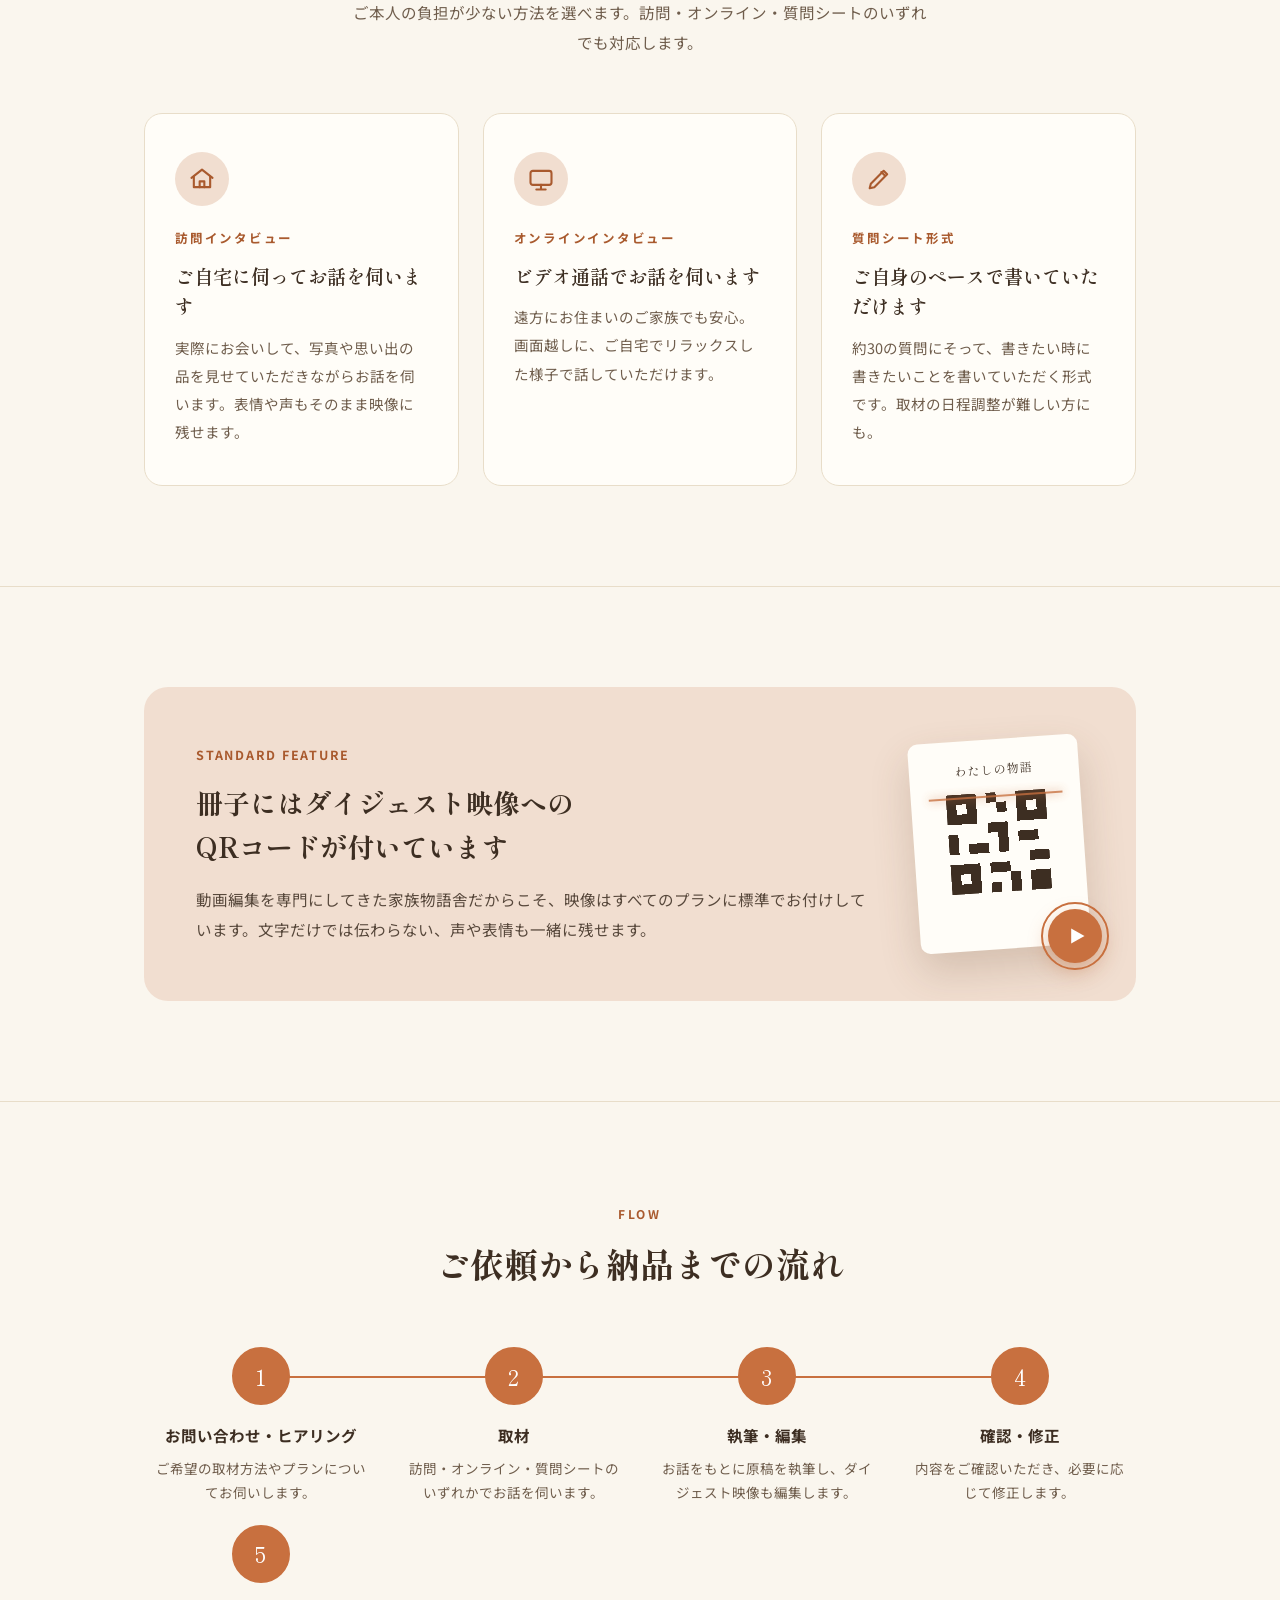
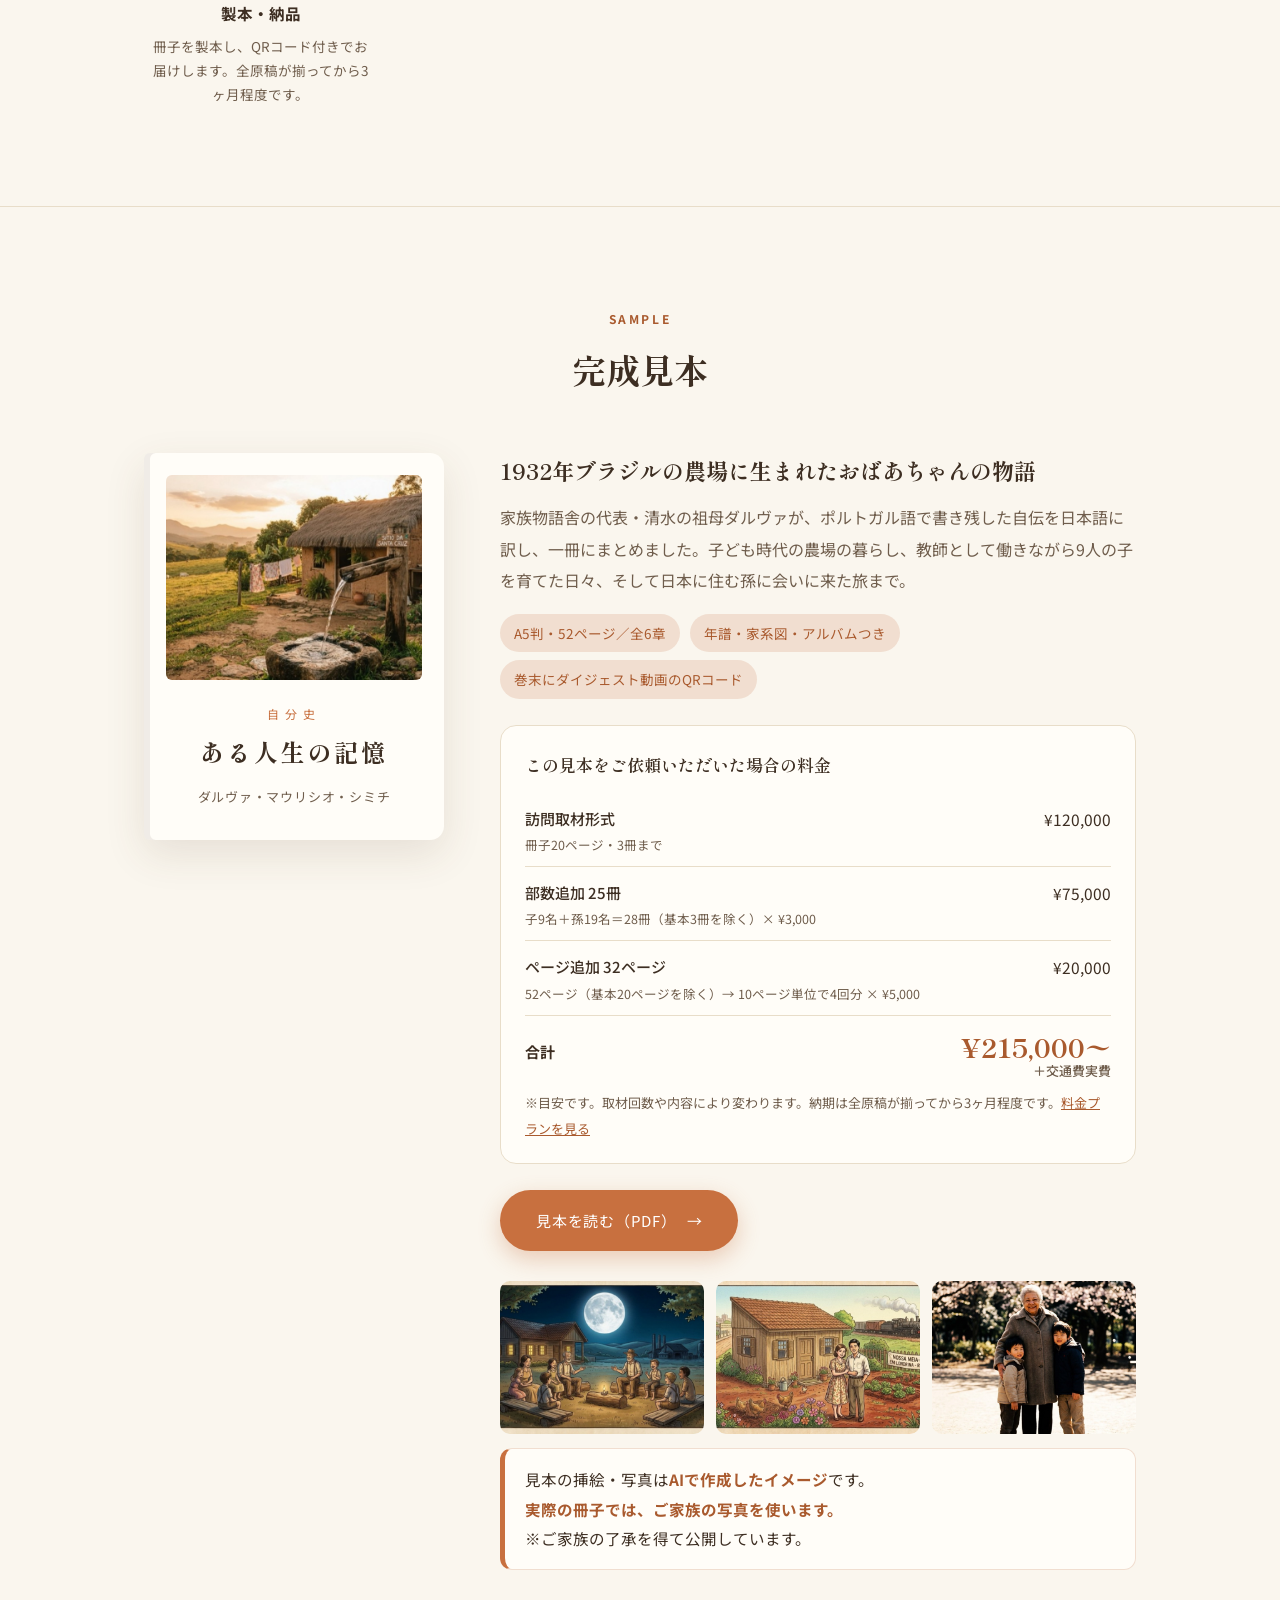
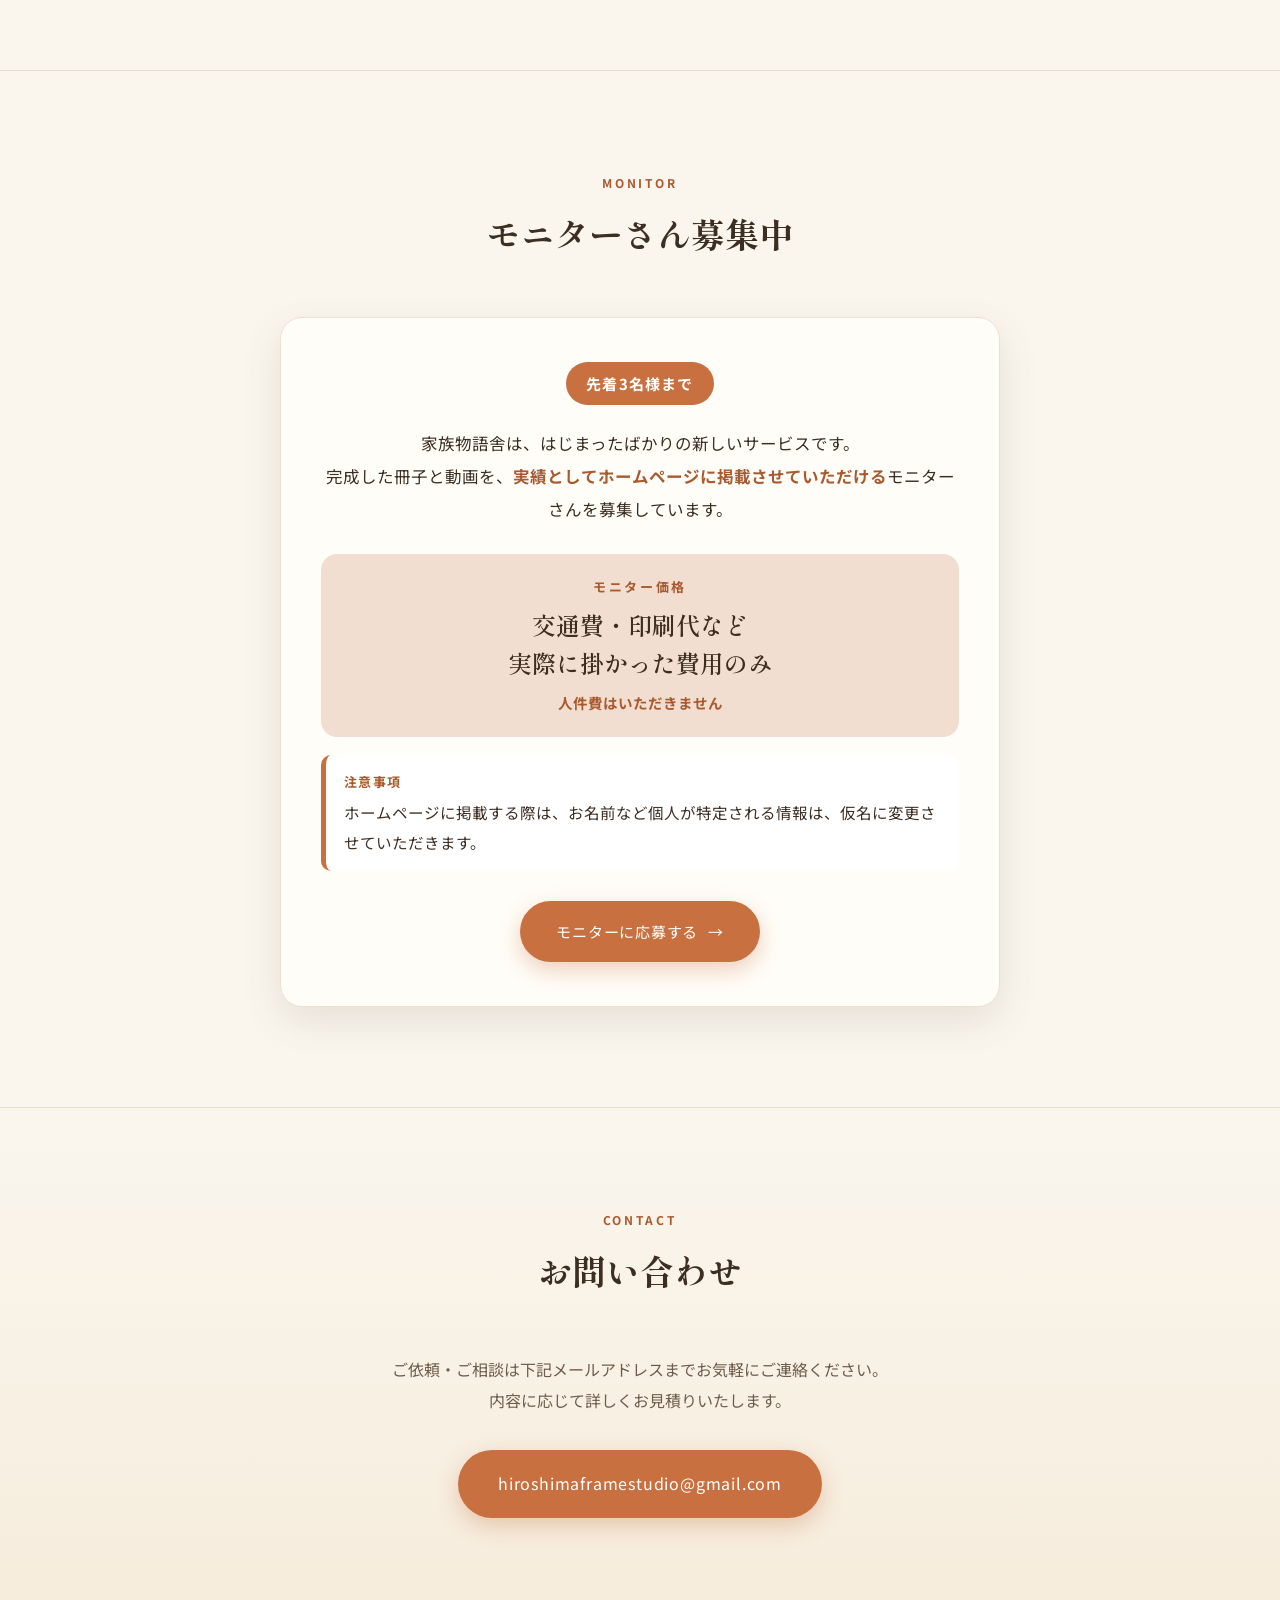
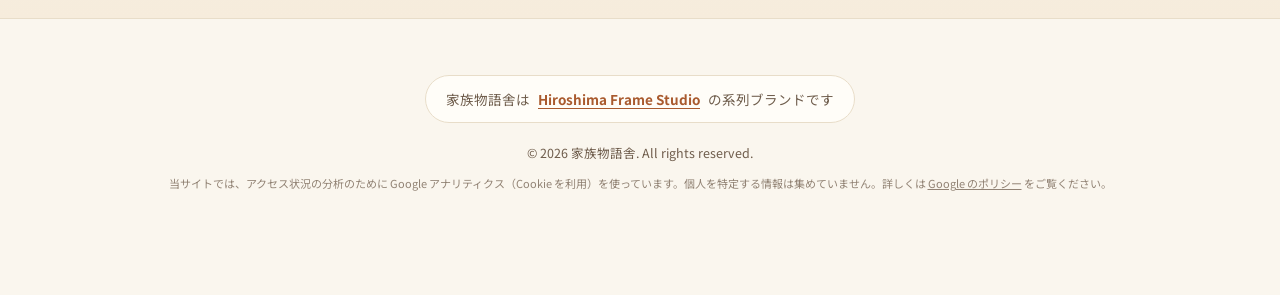
==== commit 6109d3d8: "部数追加を¥3,000に・見本料金を再計算・納期と値上げの注記を追加・料金ページのスマホメニュー修正" ====
--- a/index.html
+++ b/index.html
@@ -154,7 +154,7 @@
       <div class="step"><div class="stepnum" style="--d:1.4s">4</div>
         <h4>確認・修正</h4><p>内容をご確認いただき、必要に応じて修正します。</p></div>
       <div class="step"><div class="stepnum" style="--d:1.8s">5</div>
-        <h4>製本・納品</h4><p>冊子を製本し、QRコード付きでお届けします。</p></div>
+        <h4>製本・納品</h4><p>冊子を製本し、QRコード付きでお届けします。全原稿が揃ってから3ヶ月程度です。</p></div>
     </div>
   </div>
 </section>
@@ -184,11 +184,11 @@
           <p class="spr-title">この見本をご依頼いただいた場合の料金</p>
           <table>
             <tr><th>訪問取材形式<small>冊子20ページ・3冊まで</small></th><td>¥120,000</td></tr>
-            <tr><th>部数追加 25冊<small>子9名＋孫19名＝28冊（基本3冊を除く）× ¥2,000</small></th><td>¥50,000</td></tr>
+            <tr><th>部数追加 25冊<small>子9名＋孫19名＝28冊（基本3冊を除く）× ¥3,000</small></th><td>¥75,000</td></tr>
             <tr><th>ページ追加 32ページ<small>52ページ（基本20ページを除く）→ 10ページ単位で4回分 × ¥5,000</small></th><td>¥20,000</td></tr>
           </table>
-          <div class="spr-total"><span>合計</span><strong>¥190,000〜<small>＋交通費実費</small></strong></div>
-          <p class="spr-note">※目安です。部数追加は1冊¥2,000〜3,000のため、内容により変わります。<a href="price.html">料金プランを見る</a></p>
+          <div class="spr-total"><span>合計</span><strong>¥215,000〜<small>＋交通費実費</small></strong></div>
+          <p class="spr-note">※目安です。取材回数や内容により変わります。納期は全原稿が揃ってから3ヶ月程度です。<a href="price.html">料金プランを見る</a></p>
         </div>
         <a href="sample-dalva-jibunshi.pdf" class="btn primary" target="_blank" rel="noopener">見本を読む（PDF）<span class="arr">→</span></a>
         <div class="sample-thumbs">
--- a/kazoku.css
+++ b/kazoku.css
@@ -210,7 +210,7 @@
 .sample-note strong{color:var(--accent-dark);}
 @media (max-width:760px){.sample{grid-template-columns:1fr;gap:36px;}.sample-book{max-width:300px;margin:0 auto;}.sample-body h3{font-size:19px;}}
 nav a,.logo{white-space:nowrap;}
-@media (max-width:640px){nav a[href="#concept"],nav a[href="#ways"]{display:none;}}
+@media (max-width:640px){nav a[href$="#concept"],nav a[href$="#ways"]{display:none;}}
 
 /* monitor */
 .monitor{max-width:720px;margin:0 auto;text-align:center;background:var(--bg-card);border:1.5px solid var(--accent-soft);border-radius:22px;padding:44px 40px;box-shadow:var(--shadow);}
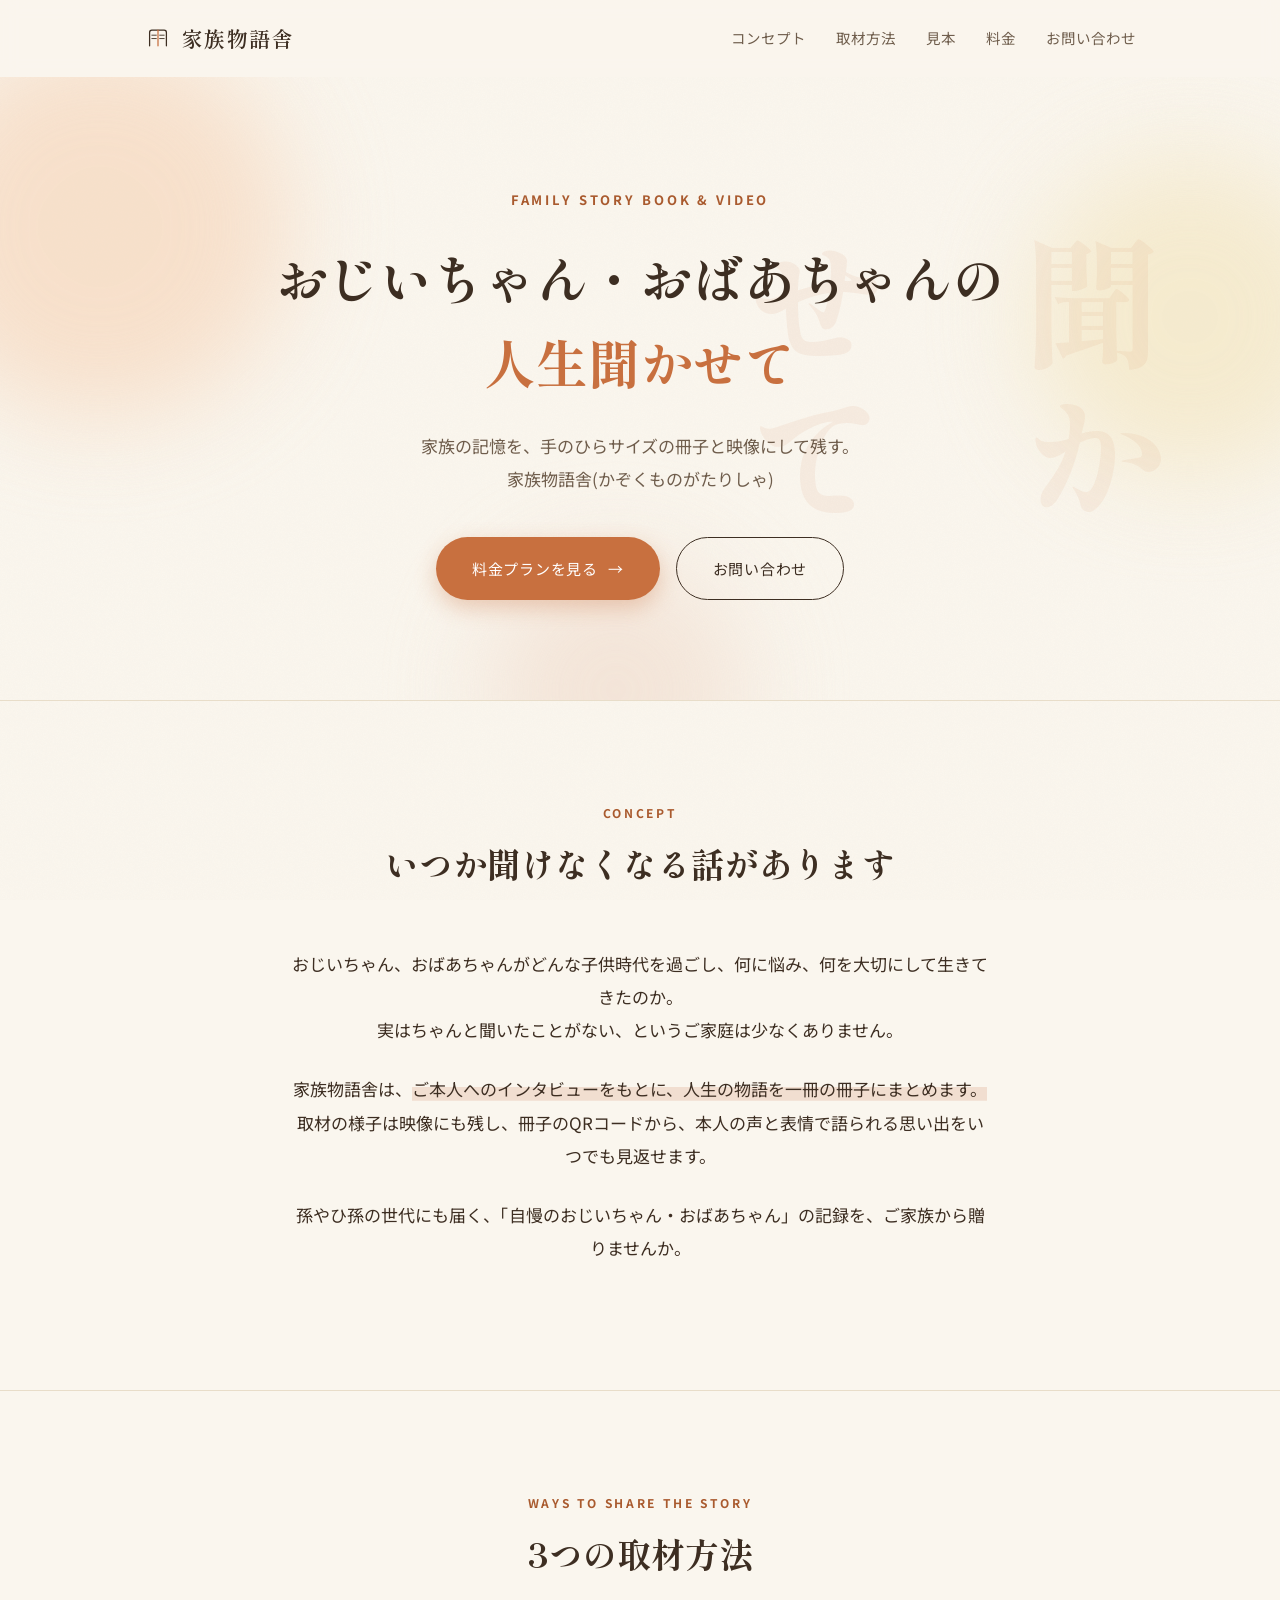
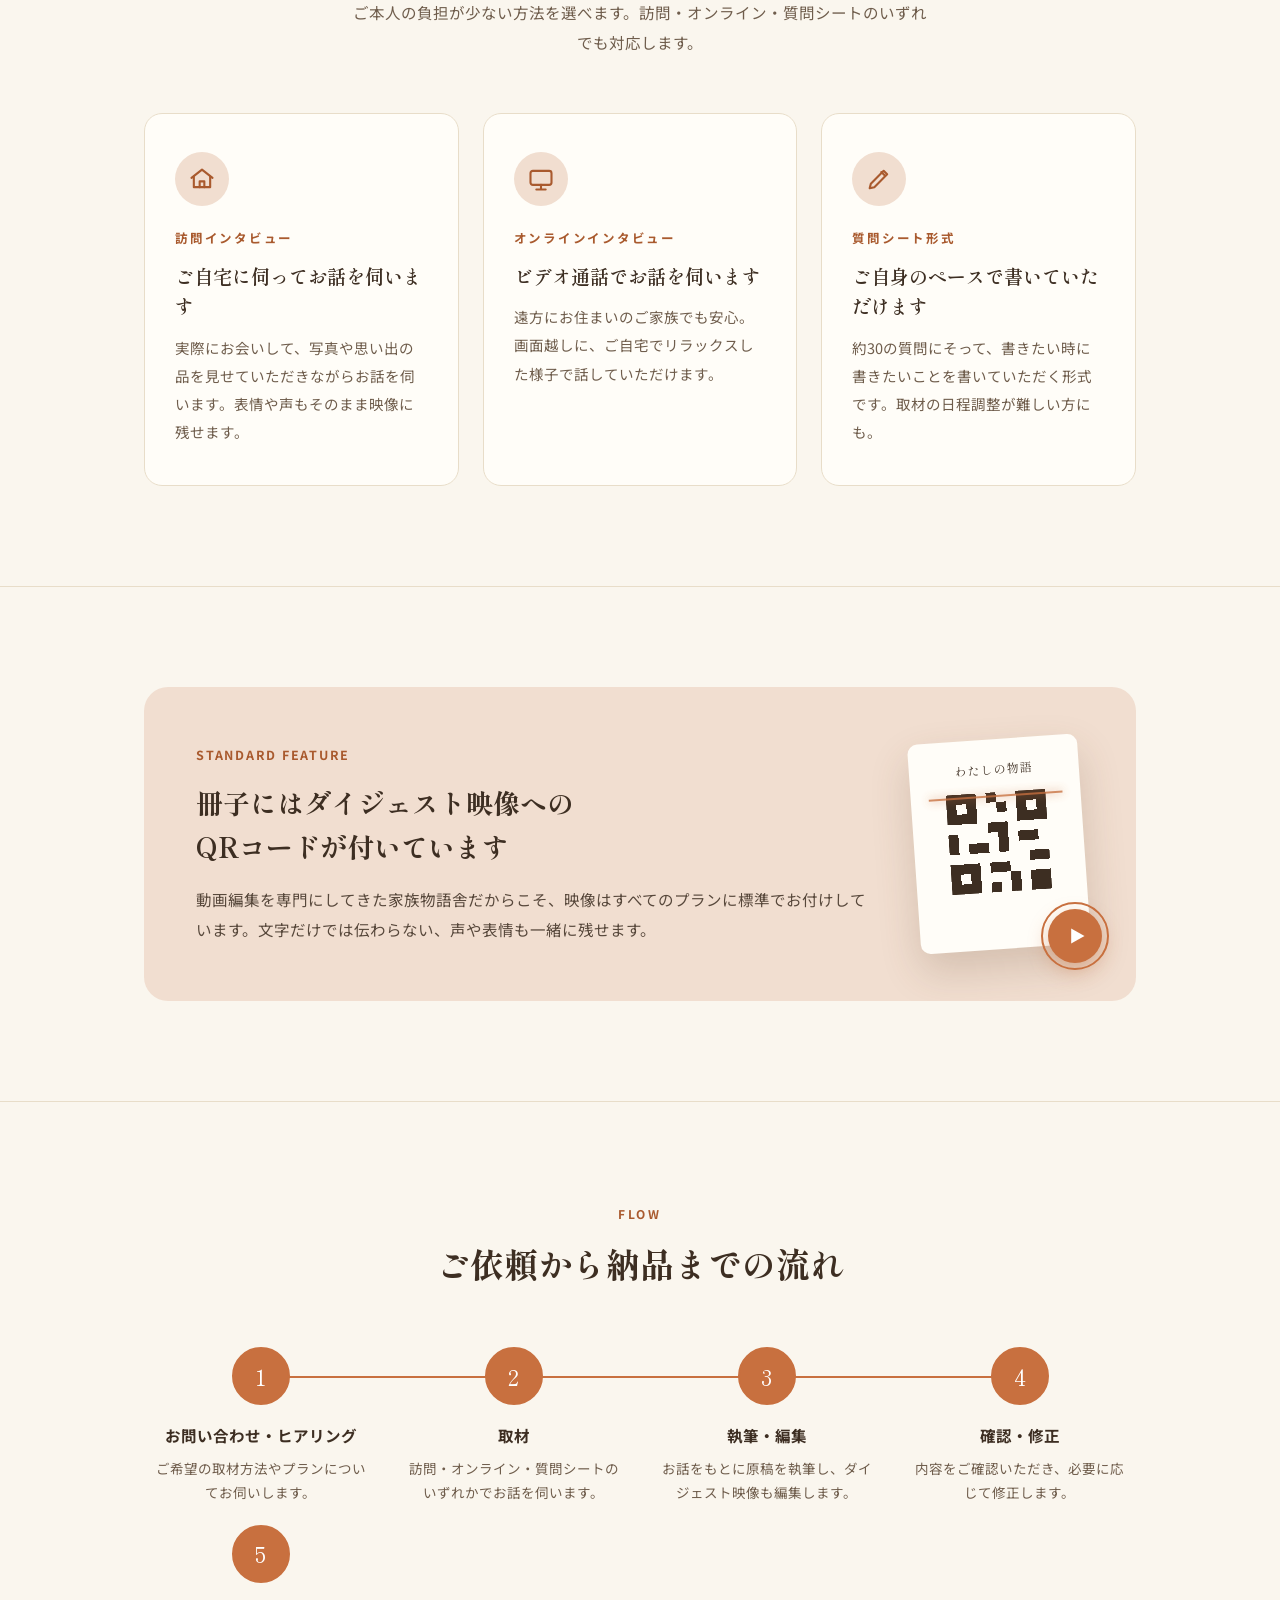
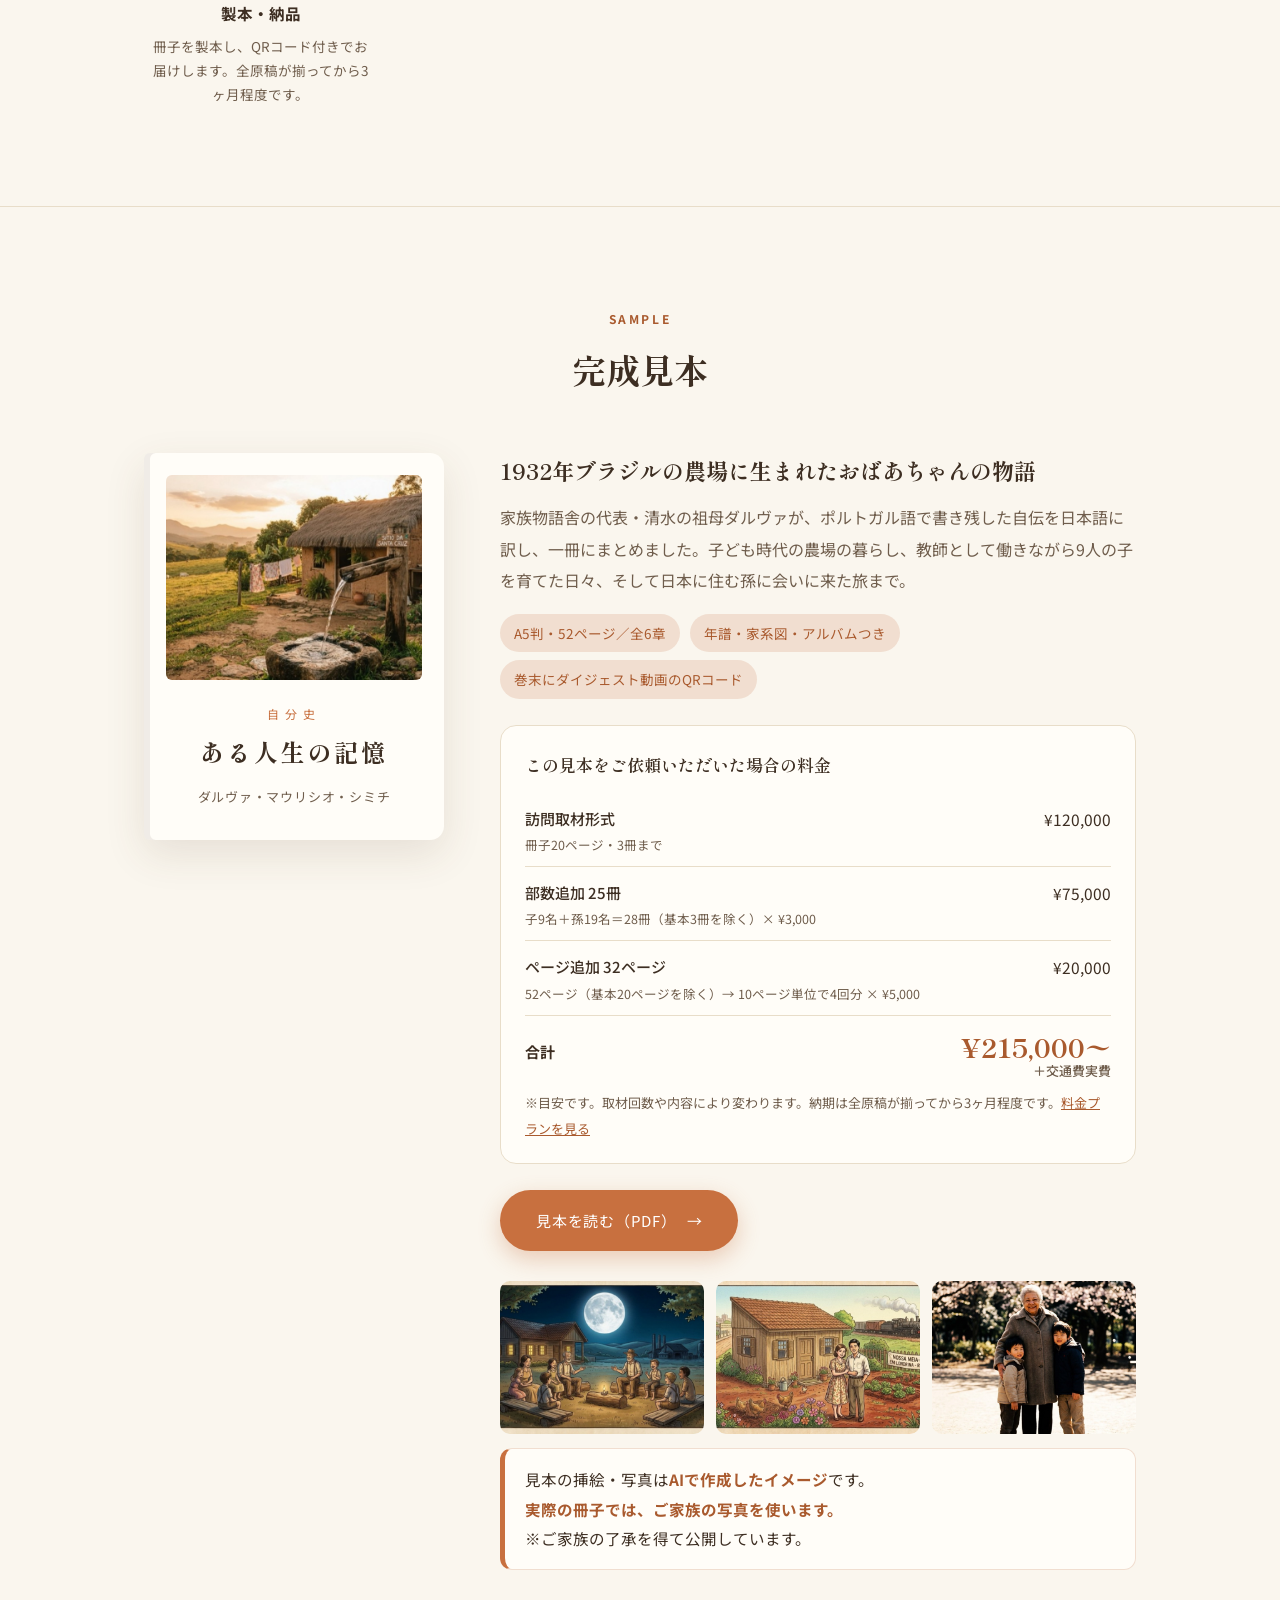
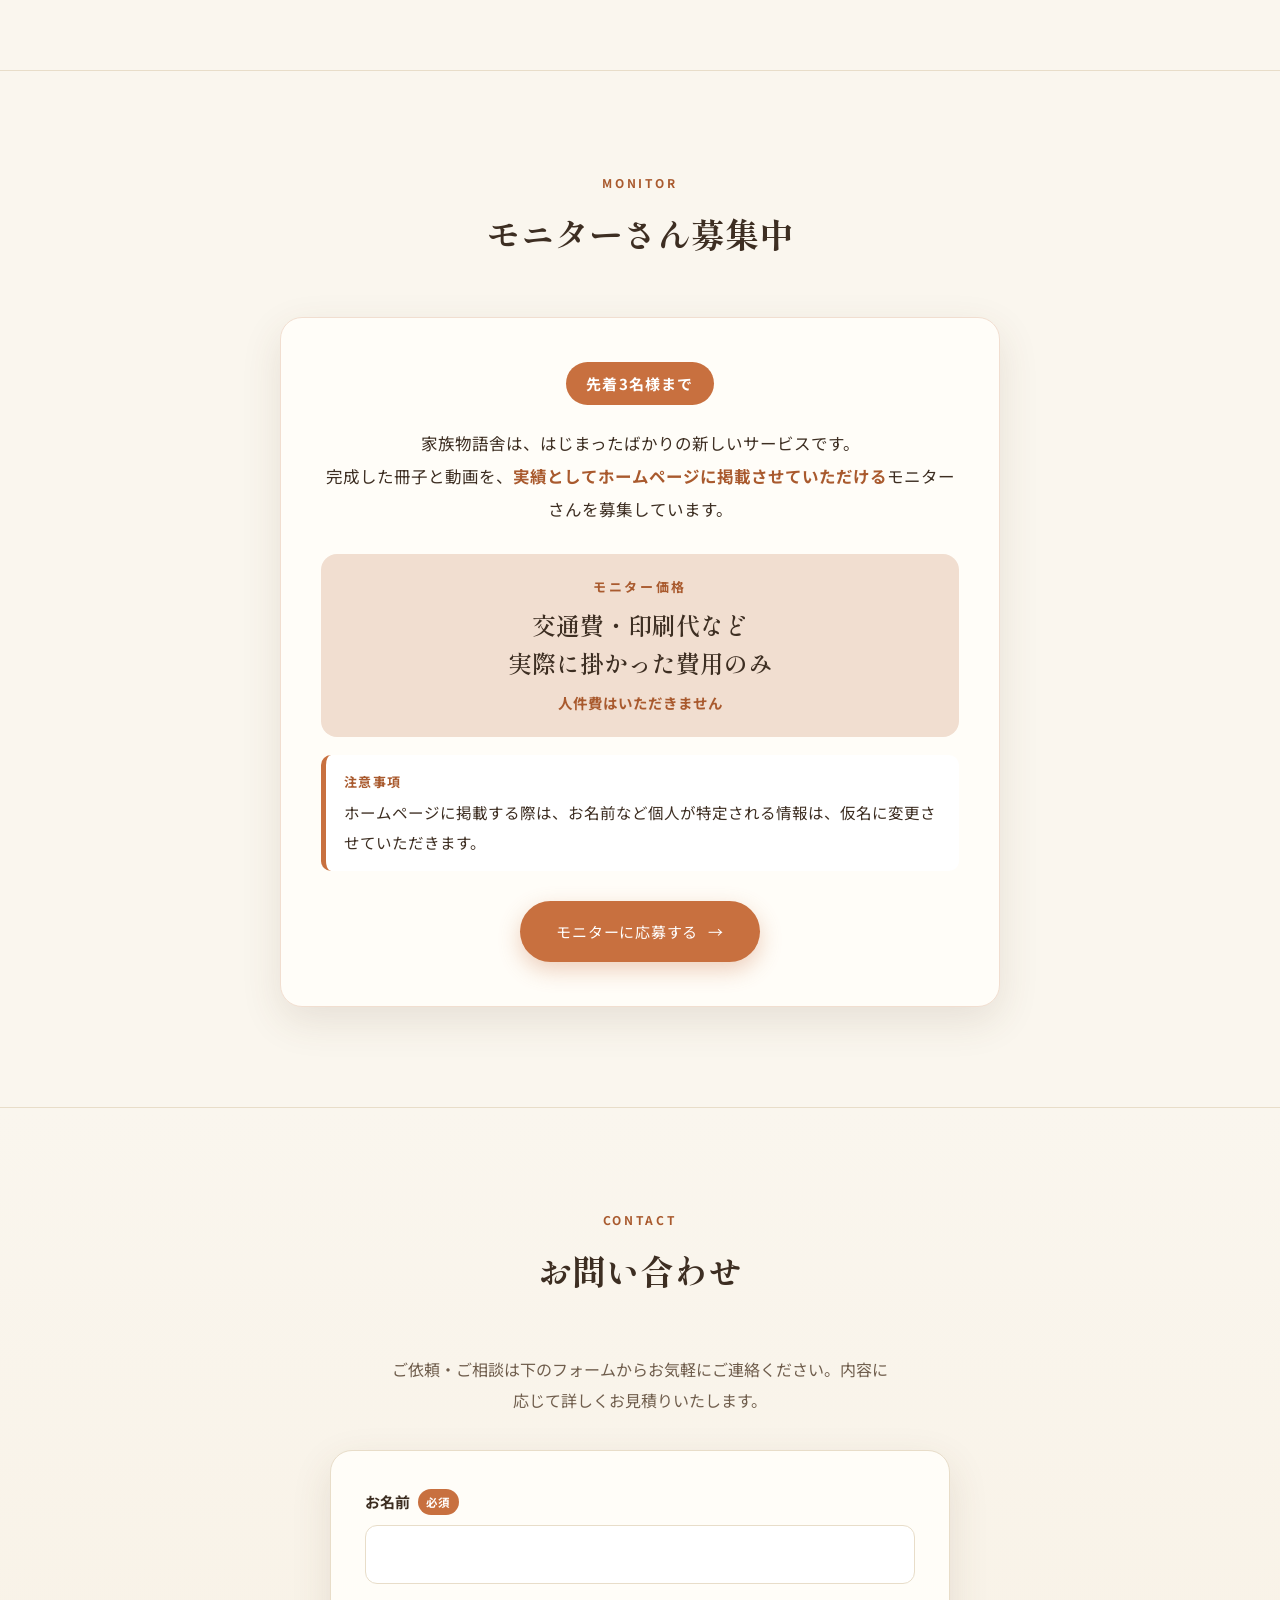
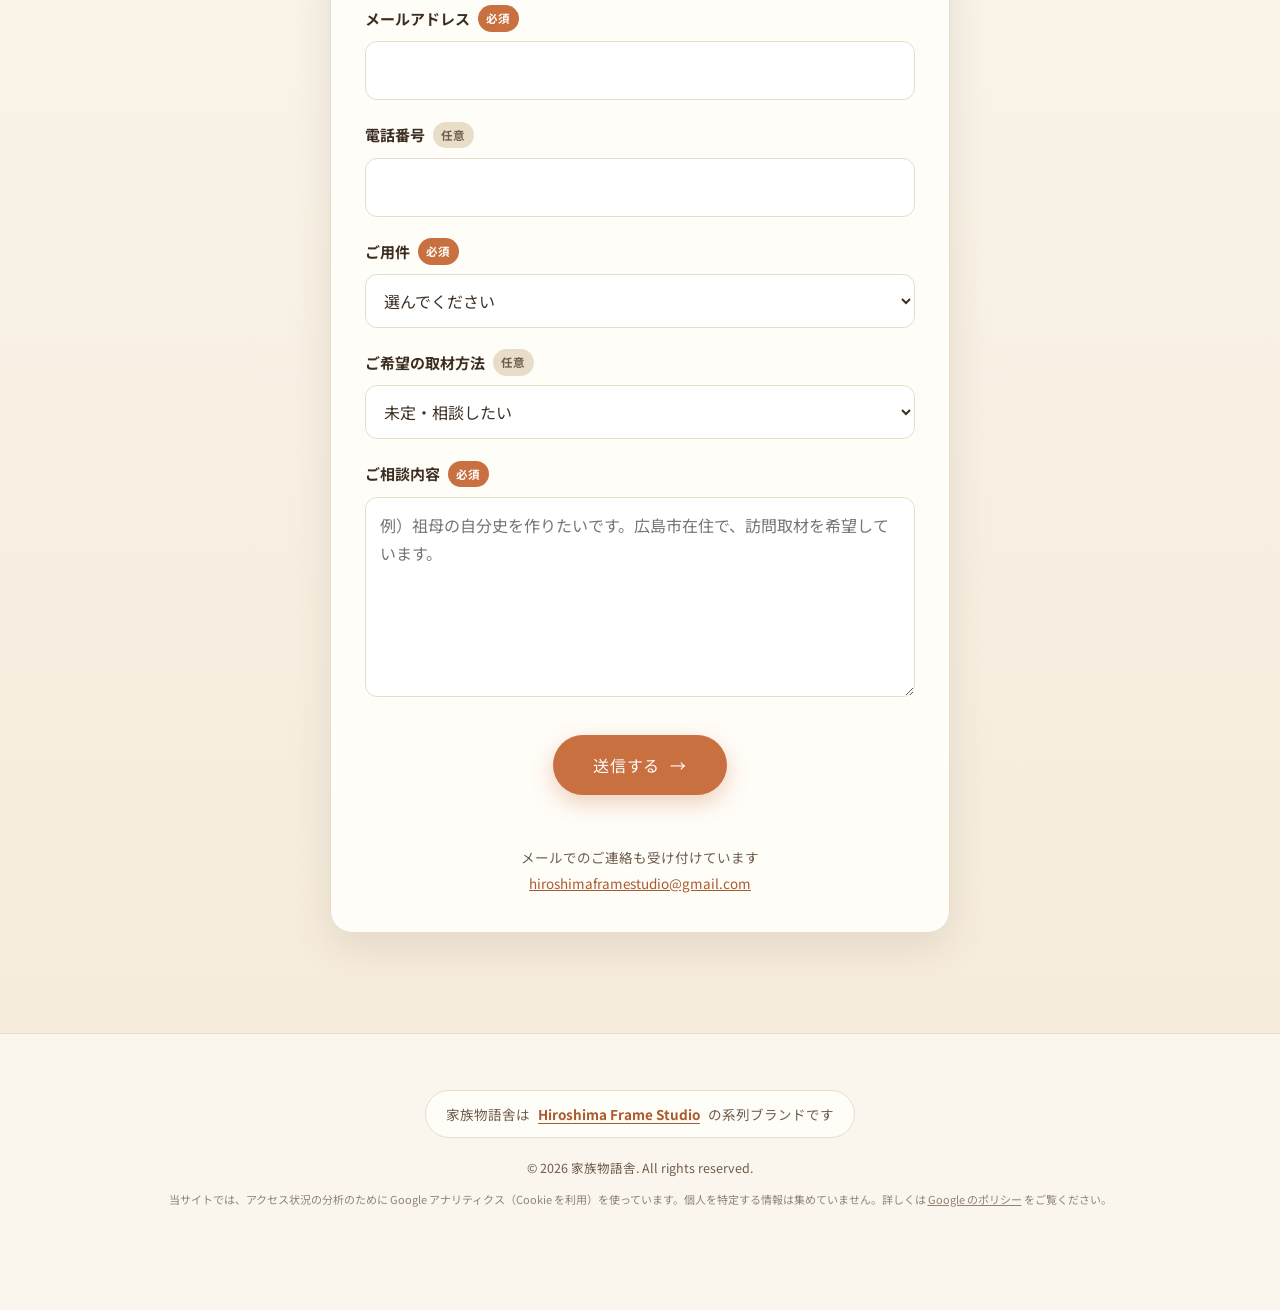
==== commit 694ac58e: "お問い合わせフォームを追加（Formspree）" ====
--- a/index.html
+++ b/index.html
@@ -220,7 +220,7 @@
         <span class="mn-label">注意事項</span>
         <p>ホームページに掲載する際は、お名前など個人が特定される情報は、仮名に変更させていただきます。</p>
       </div>
-      <a href="mailto:hiroshimaframestudio@gmail.com?subject=家族物語舎モニター応募" class="btn primary">モニターに応募する<span class="arr">→</span></a>
+      <a href="#contact" class="btn primary" data-purpose="モニター応募">モニターに応募する<span class="arr">→</span></a>
     </div>
   </div>
 </section>
@@ -231,8 +231,48 @@
       <div class="num">CONTACT</div>
       <h2>お問い合わせ</h2>
     </div>
-    <p class="reveal">ご依頼・ご相談は下記メールアドレスまでお気軽にご連絡ください。内容に応じて詳しくお見積りいたします。</p>
-    <a href="mailto:hiroshimaframestudio@gmail.com?subject=家族物語舎へのお問い合わせ" class="btn primary reveal">hiroshimaframestudio@gmail.com</a>
+    <p class="reveal">ご依頼・ご相談は下のフォームからお気軽にご連絡ください。内容に応じて詳しくお見積りいたします。</p>
+    <form class="cform reveal" action="https://formspree.io/f/maenrzra" method="POST" novalidate>
+      <input type="hidden" name="_subject" value="【家族物語舎】ホームページからのお問い合わせ">
+      <input type="text" name="_gotcha" class="cf-hp" tabindex="-1" autocomplete="off" aria-hidden="true">
+      <div class="cf-row">
+        <label for="cf-name">お名前<span class="req">必須</span></label>
+        <input id="cf-name" name="お名前" type="text" autocomplete="name" required>
+      </div>
+      <div class="cf-row">
+        <label for="cf-email">メールアドレス<span class="req">必須</span></label>
+        <input id="cf-email" name="email" type="email" autocomplete="email" required>
+      </div>
+      <div class="cf-row">
+        <label for="cf-tel">電話番号<span class="opt">任意</span></label>
+        <input id="cf-tel" name="電話番号" type="tel" autocomplete="tel">
+      </div>
+      <div class="cf-row">
+        <label for="cf-purpose">ご用件<span class="req">必須</span></label>
+        <select id="cf-purpose" name="ご用件" required>
+          <option value="">選んでください</option>
+          <option>ご依頼・お見積りの相談</option>
+          <option>モニター応募</option>
+          <option>その他のお問い合わせ</option>
+        </select>
+      </div>
+      <div class="cf-row">
+        <label for="cf-plan">ご希望の取材方法<span class="opt">任意</span></label>
+        <select id="cf-plan" name="ご希望の取材方法">
+          <option value="">未定・相談したい</option>
+          <option>訪問取材</option>
+          <option>オンライン取材</option>
+          <option>質問シート</option>
+        </select>
+      </div>
+      <div class="cf-row">
+        <label for="cf-msg">ご相談内容<span class="req">必須</span></label>
+        <textarea id="cf-msg" name="ご相談内容" rows="6" required placeholder="例）祖母の自分史を作りたいです。広島市在住で、訪問取材を希望しています。"></textarea>
+      </div>
+      <button type="submit" class="btn primary cf-submit">送信する<span class="arr">→</span></button>
+      <p class="cf-status" role="status" aria-live="polite"></p>
+      <p class="cf-mail">メールでのご連絡も受け付けています<br><a href="mailto:hiroshimaframestudio@gmail.com?subject=家族物語舎へのお問い合わせ">hiroshimaframestudio@gmail.com</a></p>
+    </form>
   </div>
 </section>
 </main>
--- a/kazoku.css
+++ b/kazoku.css
@@ -240,3 +240,24 @@
 .spr-total strong{text-align:right;font-family:"Shippori Mincho",serif;font-weight:800;font-size:26px;color:var(--accent-dark);line-height:1.3;}
 .spr-total small{display:block;font-family:"Noto Sans JP",sans-serif;font-size:13px;font-weight:500;color:var(--sub);}
 @media (max-width:760px){.sample-price{padding:20px 18px;}}
+
+/* contact form */
+.cform{max-width:620px;margin:0 auto;text-align:left;background:var(--bg-card);border:1.5px solid var(--line);border-radius:22px;padding:36px 34px;box-shadow:var(--shadow);}
+.cf-row{margin-bottom:20px;}
+.cf-row label{display:flex;align-items:center;gap:8px;font-weight:700;font-size:15px;margin-bottom:8px;color:var(--ink);}
+.cf-row .req,.cf-row .opt{font-size:11.5px;font-weight:700;padding:2px 8px;border-radius:100px;letter-spacing:.04em;}
+.cf-row .req{background:var(--accent);color:#fff;}
+.cf-row .opt{background:var(--line);color:var(--sub);}
+.cform input,.cform select,.cform textarea{width:100%;font:inherit;font-size:16px;color:var(--ink);background:#fff;border:1.5px solid var(--line);border-radius:12px;padding:13px 14px;transition:border-color .2s,box-shadow .2s;}
+.cform textarea{resize:vertical;line-height:1.8;}
+.cform input:focus,.cform select:focus,.cform textarea:focus{outline:none;border-color:var(--accent);box-shadow:0 0 0 3px var(--accent-soft);}
+.cform .cf-submit{display:flex;margin:28px auto 0;border:none;cursor:pointer;font-family:inherit;}
+.cform .cf-submit:disabled{opacity:.6;cursor:wait;}
+.cf-hp{position:absolute;left:-9999px;width:1px;height:1px;opacity:0;}
+.contact .cform p{max-width:none;}
+.cf-status{text-align:center;margin:16px 0 0 !important;font-size:15px;font-weight:700;min-height:1em;}
+.cf-status.ok{color:#3c7a4a;}
+.cf-status.err{color:#b3412a;}
+.cf-mail{text-align:center;font-size:13.5px;margin:18px 0 0 !important;}
+.cf-mail a{color:var(--accent-dark);text-decoration:underline;word-break:break-all;}
+@media (max-width:760px){.cform{padding:26px 18px;border-radius:18px;}}
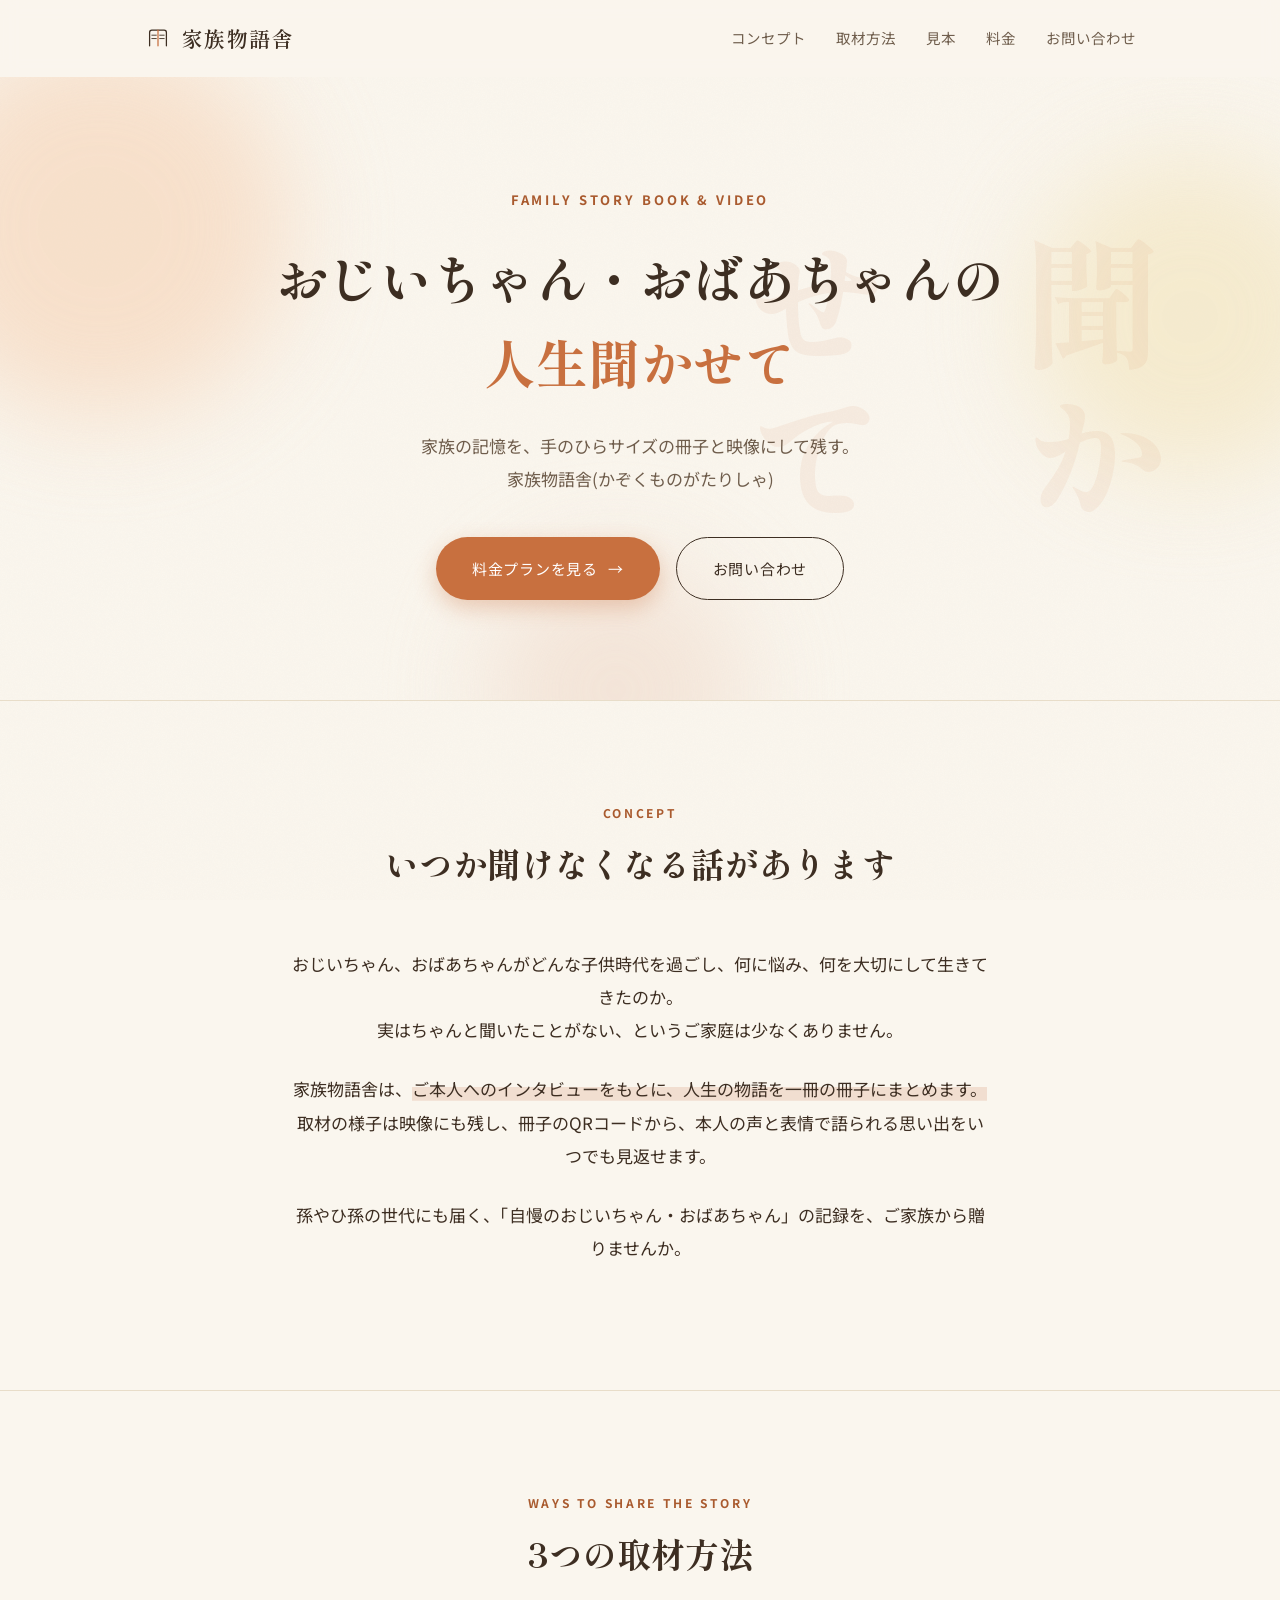
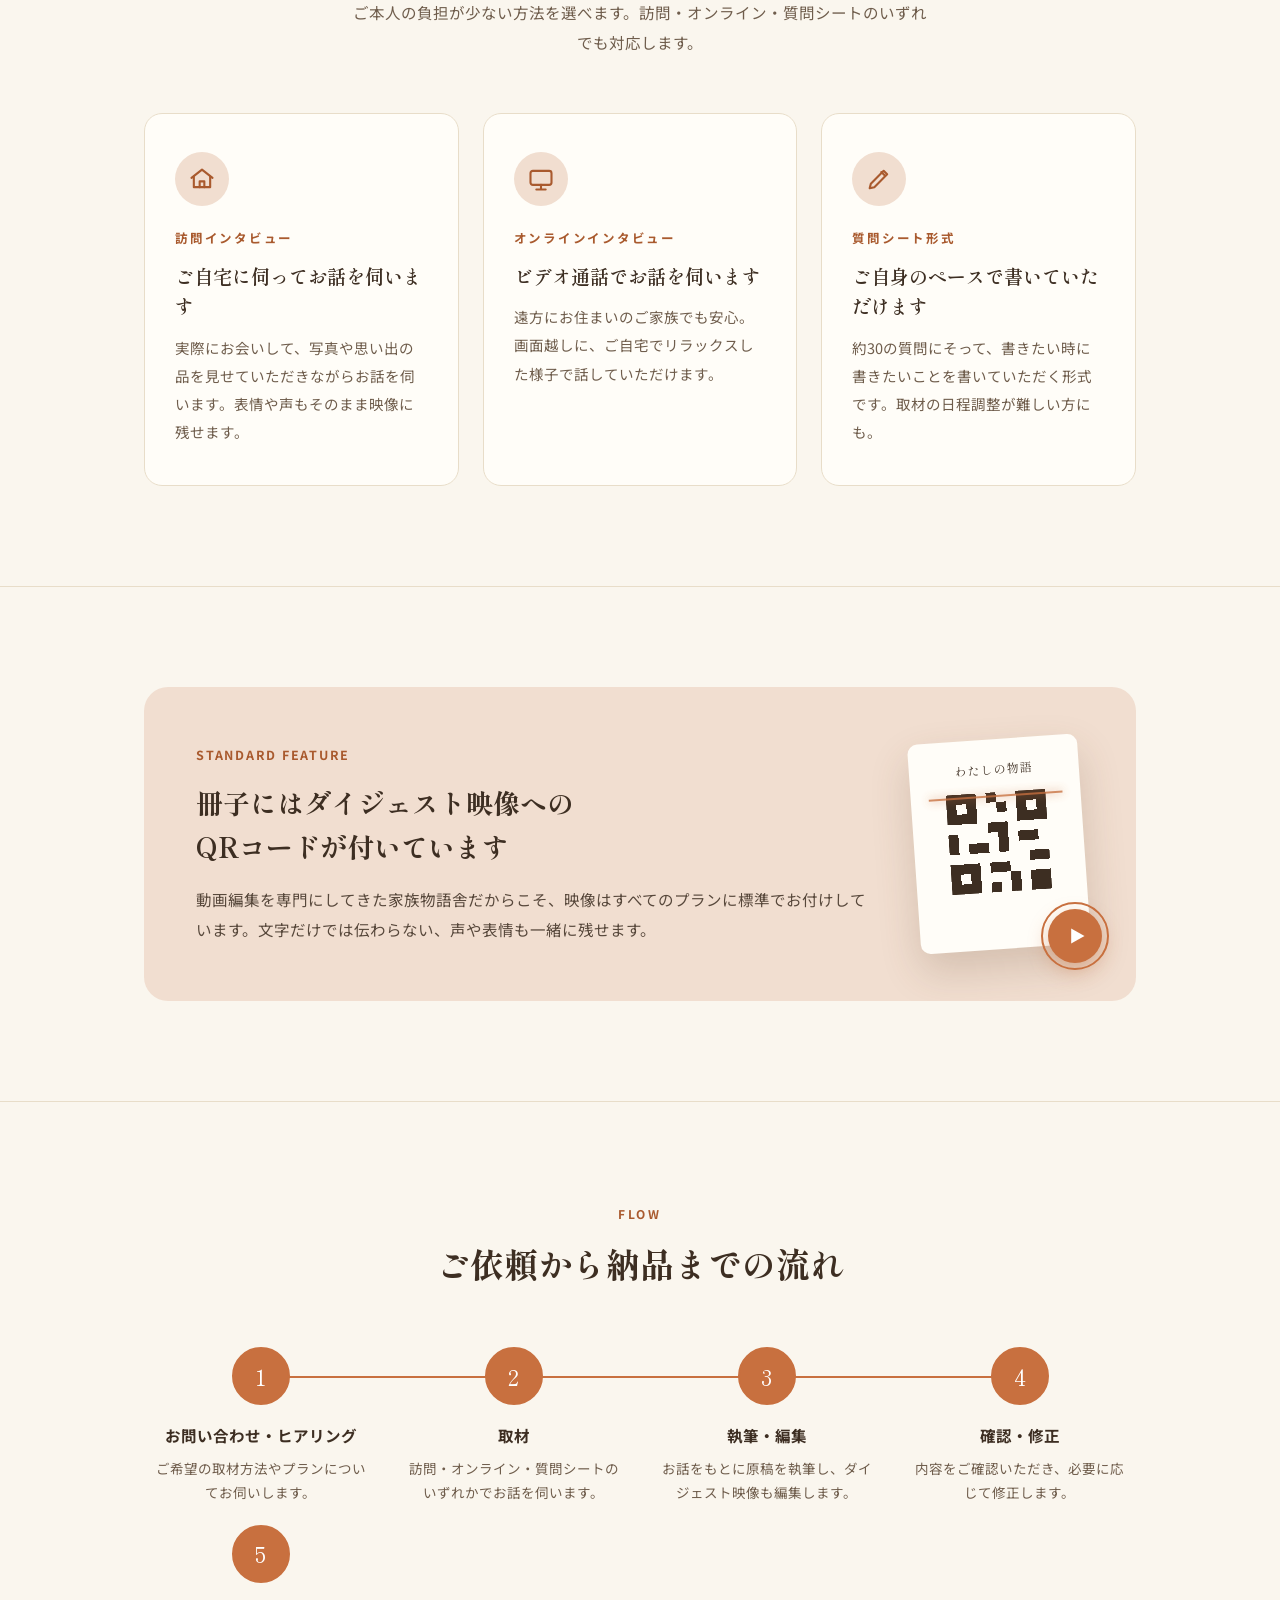
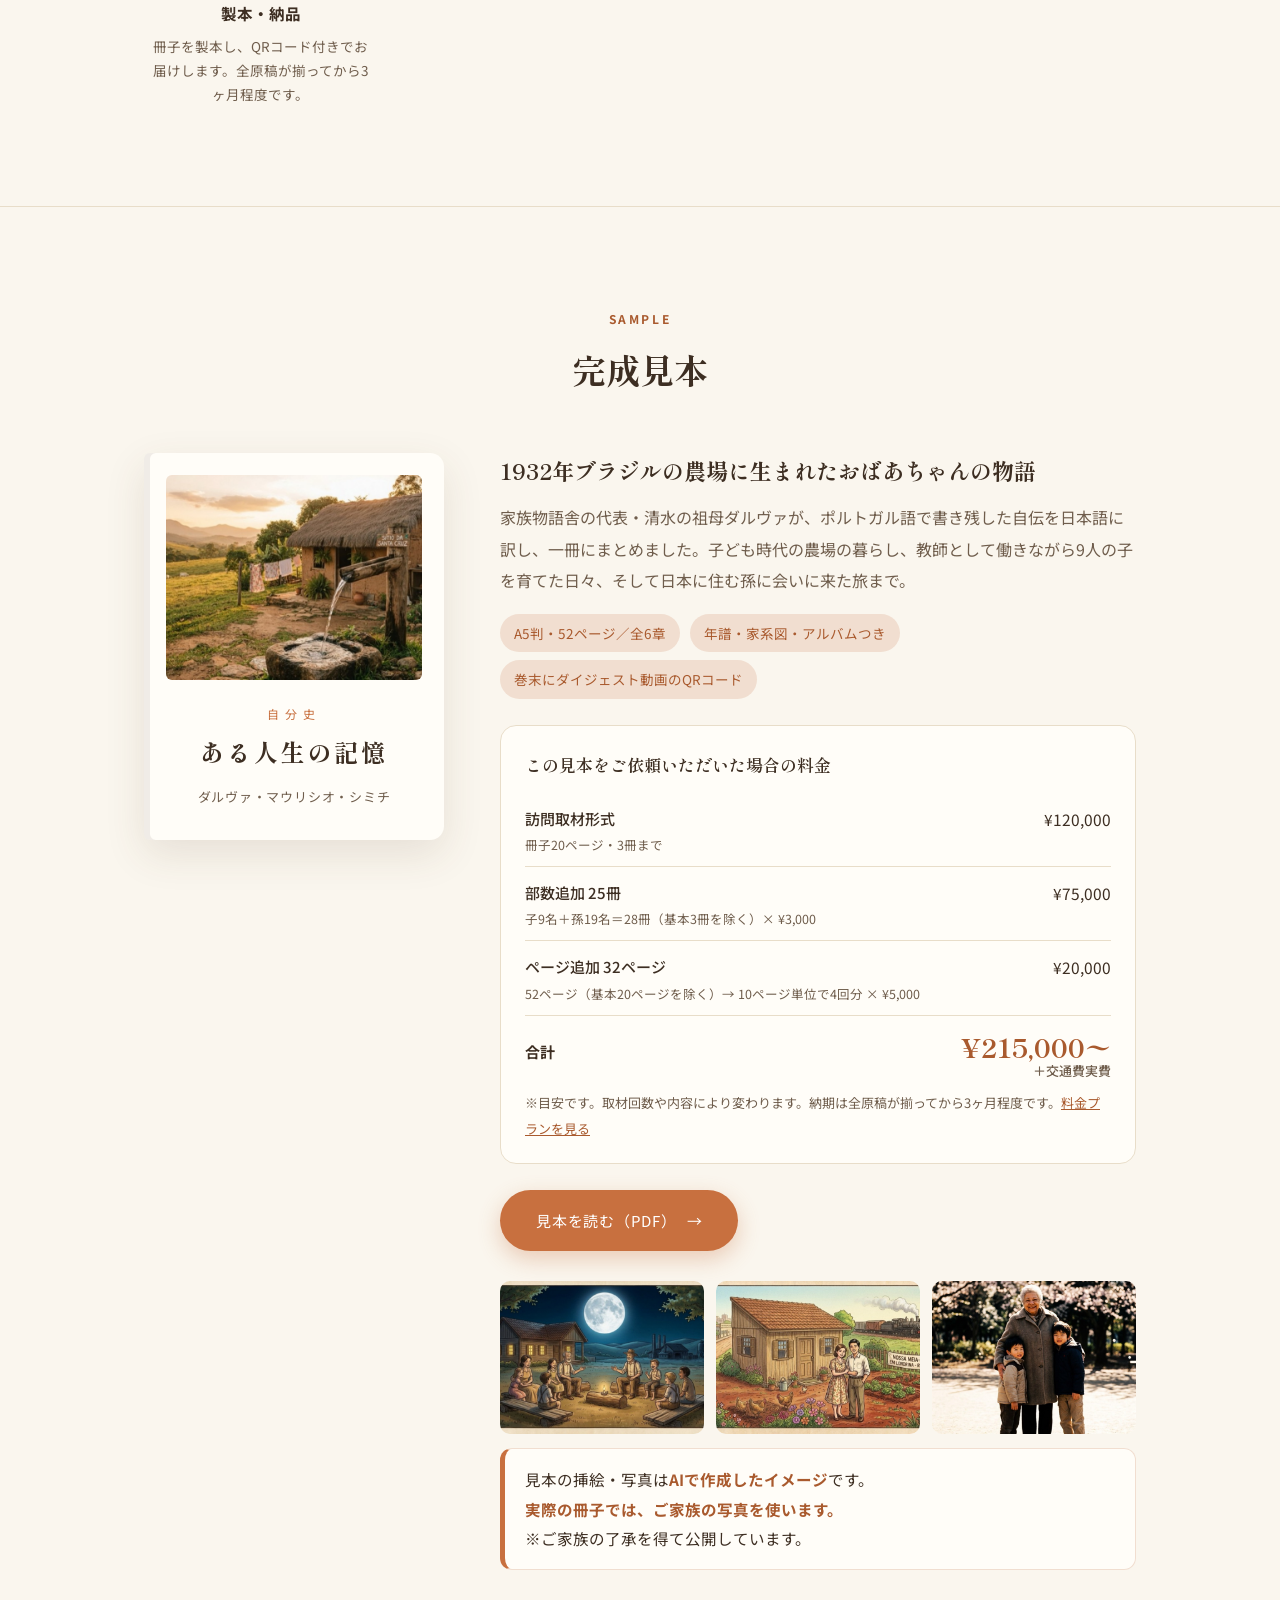
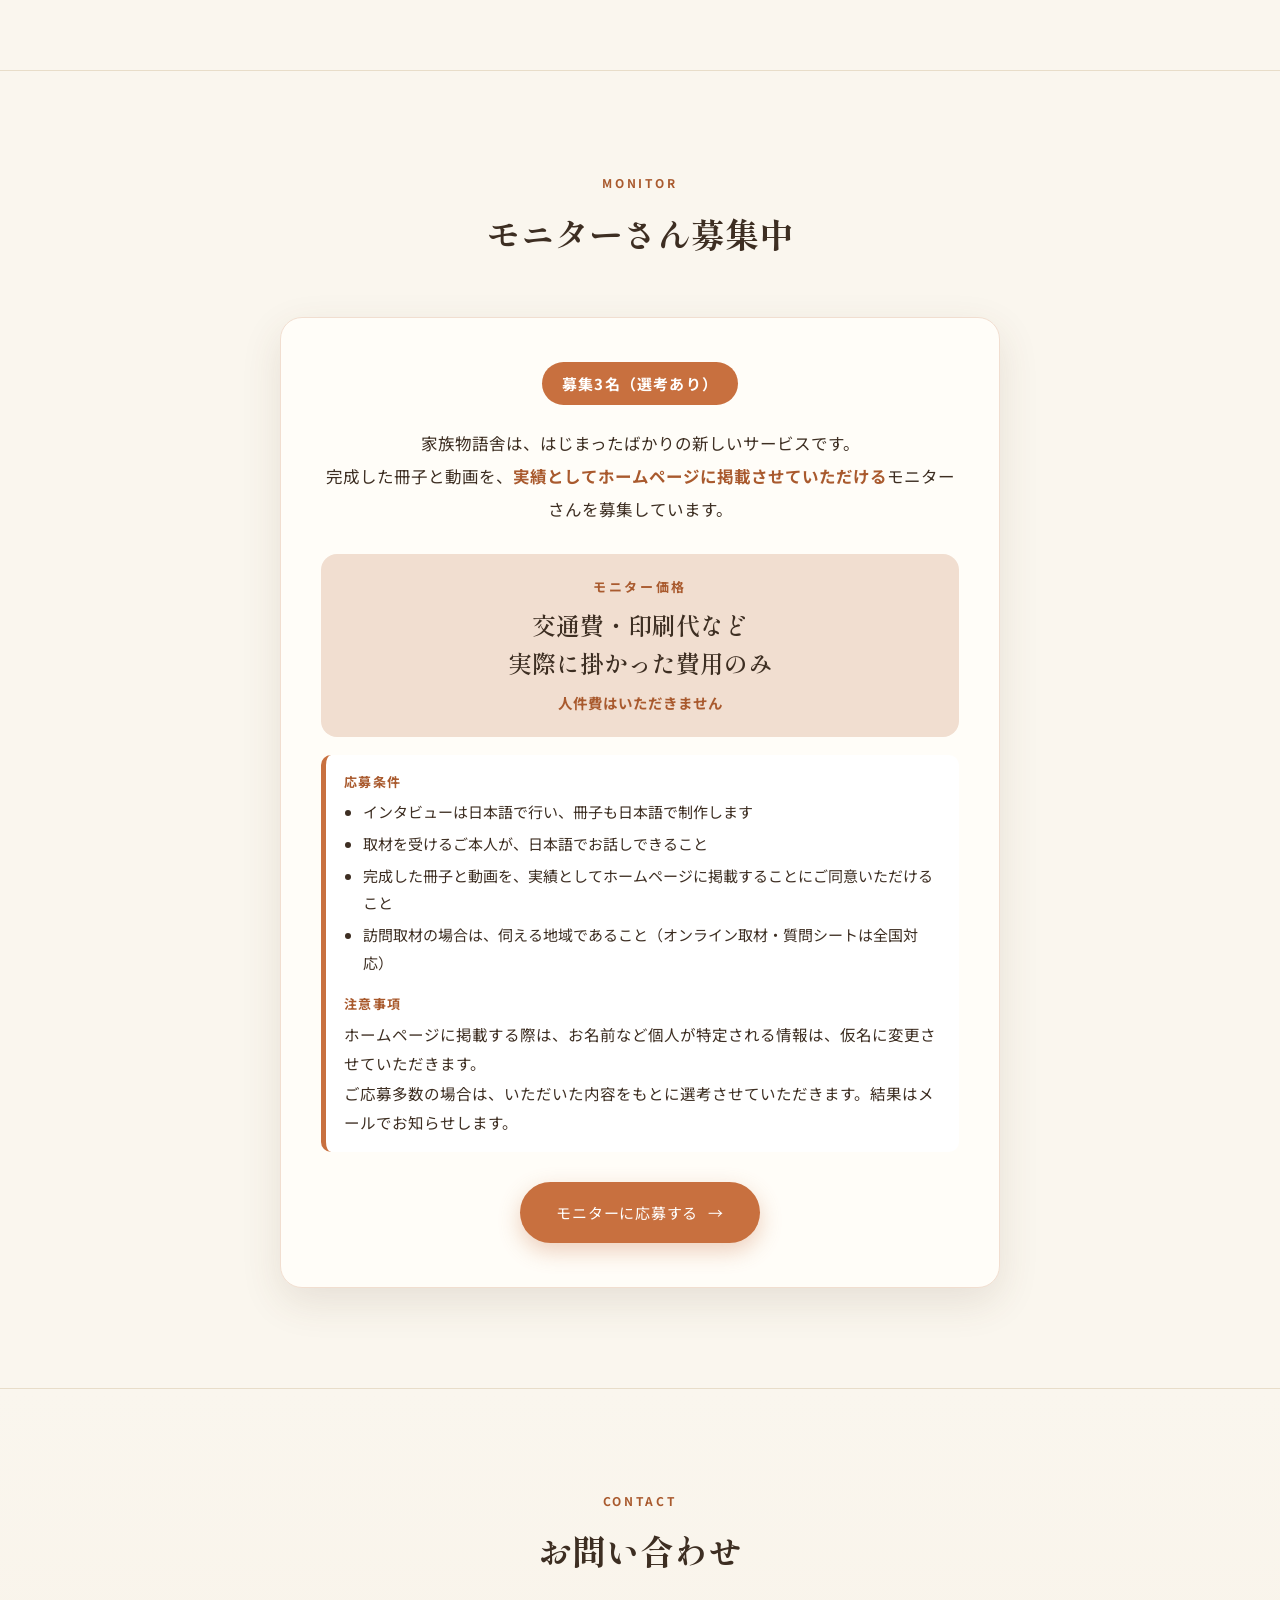
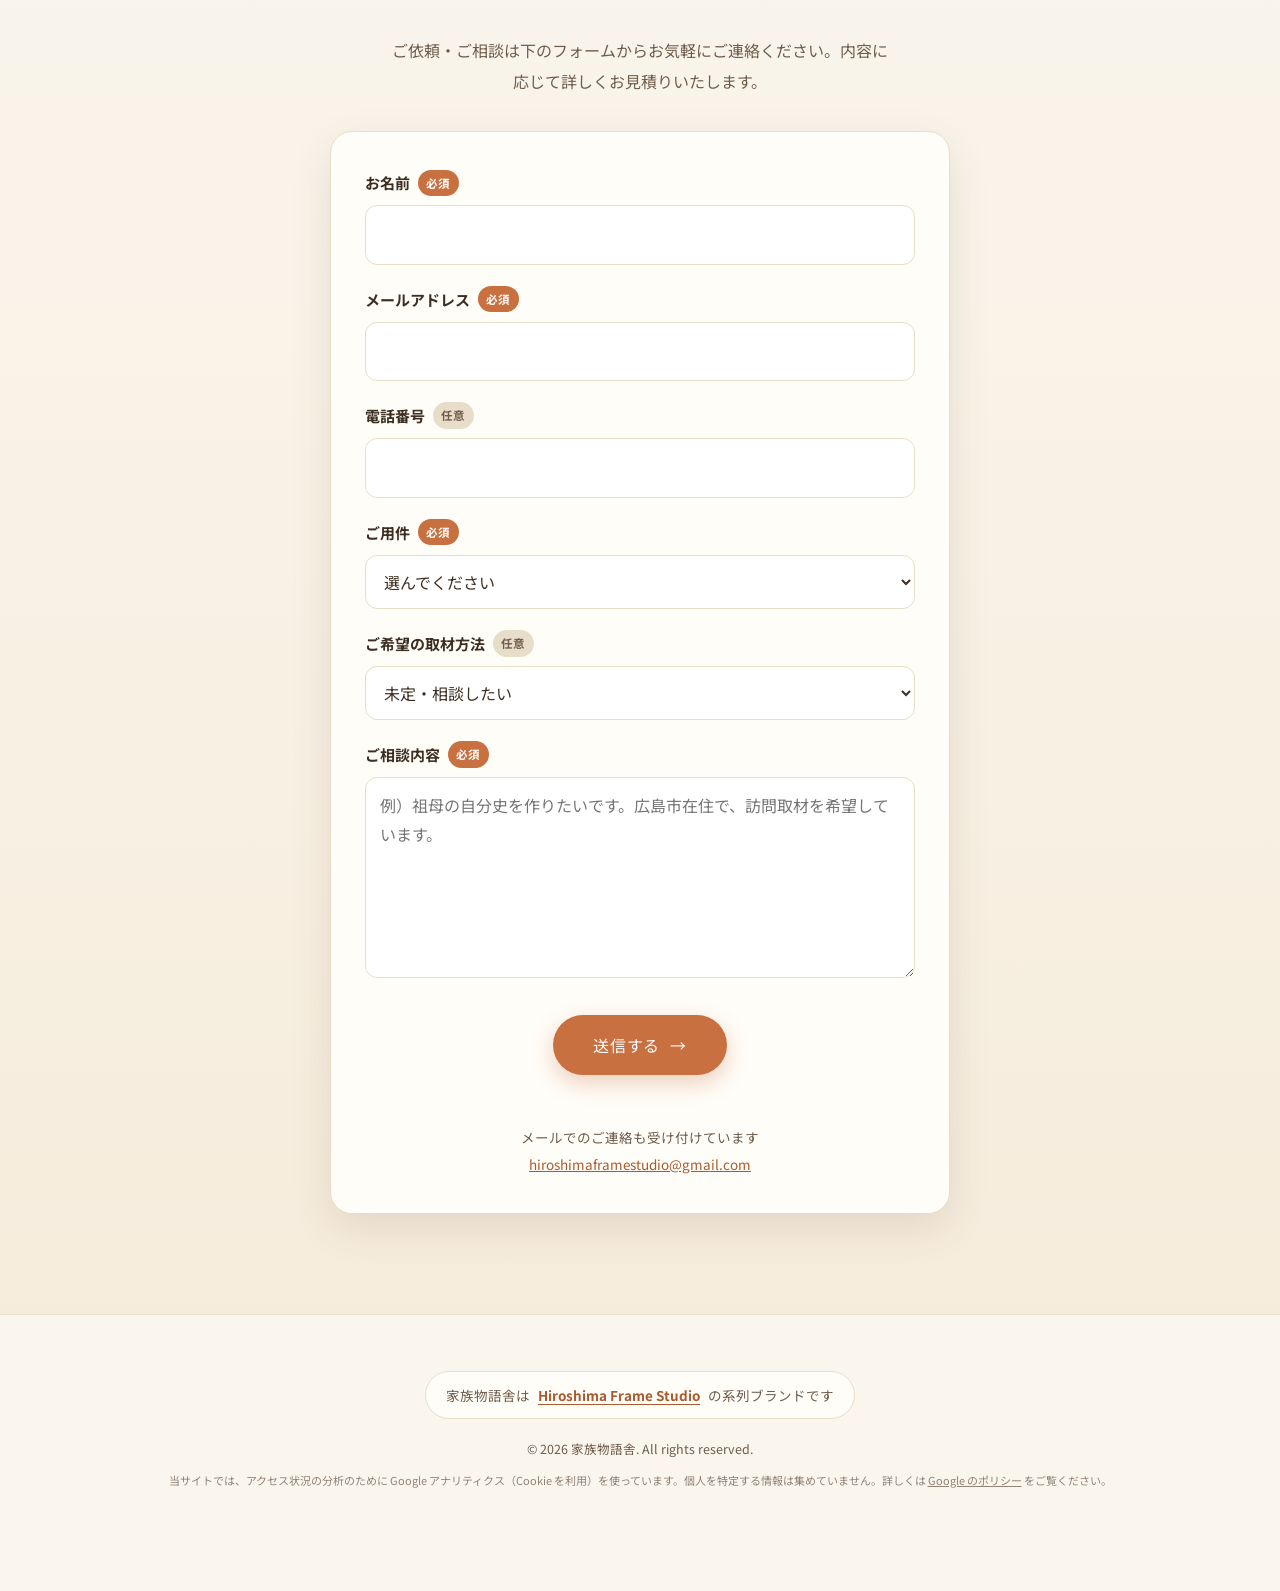
==== commit 45e58c36: "モニター募集を選考制に変更・応募条件を追加" ====
--- a/index.html
+++ b/index.html
@@ -209,7 +209,7 @@
       <h2>モニターさん募集中</h2>
     </div>
     <div class="monitor reveal">
-      <span class="monitor-limit">先着3名様まで</span>
+      <span class="monitor-limit">募集3名（選考あり）</span>
       <p class="monitor-lead">家族物語舎は、はじまったばかりの新しいサービスです。<br>完成した冊子と動画を、<strong>実績としてホームページに掲載させていただける</strong>モニターさんを募集しています。</p>
       <div class="monitor-price">
         <span class="mp-label">モニター価格</span>
@@ -217,8 +217,15 @@
         <span class="mp-sub">人件費はいただきません</span>
       </div>
       <div class="monitor-note">
+        <span class="mn-label">応募条件</span>
+        <ul class="mn-list">
+          <li>インタビューは日本語で行い、冊子も日本語で制作します</li>
+          <li>取材を受けるご本人が、日本語でお話しできること</li>
+          <li>完成した冊子と動画を、実績としてホームページに掲載することにご同意いただけること</li>
+          <li>訪問取材の場合は、伺える地域であること（オンライン取材・質問シートは全国対応）</li>
+        </ul>
         <span class="mn-label">注意事項</span>
-        <p>ホームページに掲載する際は、お名前など個人が特定される情報は、仮名に変更させていただきます。</p>
+        <p>ホームページに掲載する際は、お名前など個人が特定される情報は、仮名に変更させていただきます。<br>ご応募多数の場合は、いただいた内容をもとに選考させていただきます。結果はメールでお知らせします。</p>
       </div>
       <a href="#contact" class="btn primary" data-purpose="モニター応募">モニターに応募する<span class="arr">→</span></a>
     </div>
--- a/kazoku.css
+++ b/kazoku.css
@@ -261,3 +261,6 @@
 .cf-mail{text-align:center;font-size:13.5px;margin:18px 0 0 !important;}
 .cf-mail a{color:var(--accent-dark);text-decoration:underline;word-break:break-all;}
 @media (max-width:760px){.cform{padding:26px 18px;border-radius:18px;}}
+.mn-list{margin:0 0 14px;padding-left:1.2em;}
+.mn-list li{font-size:15px;line-height:1.85;color:var(--ink);margin-bottom:4px;}
+.monitor-note .mn-label + p{margin-top:0;}
